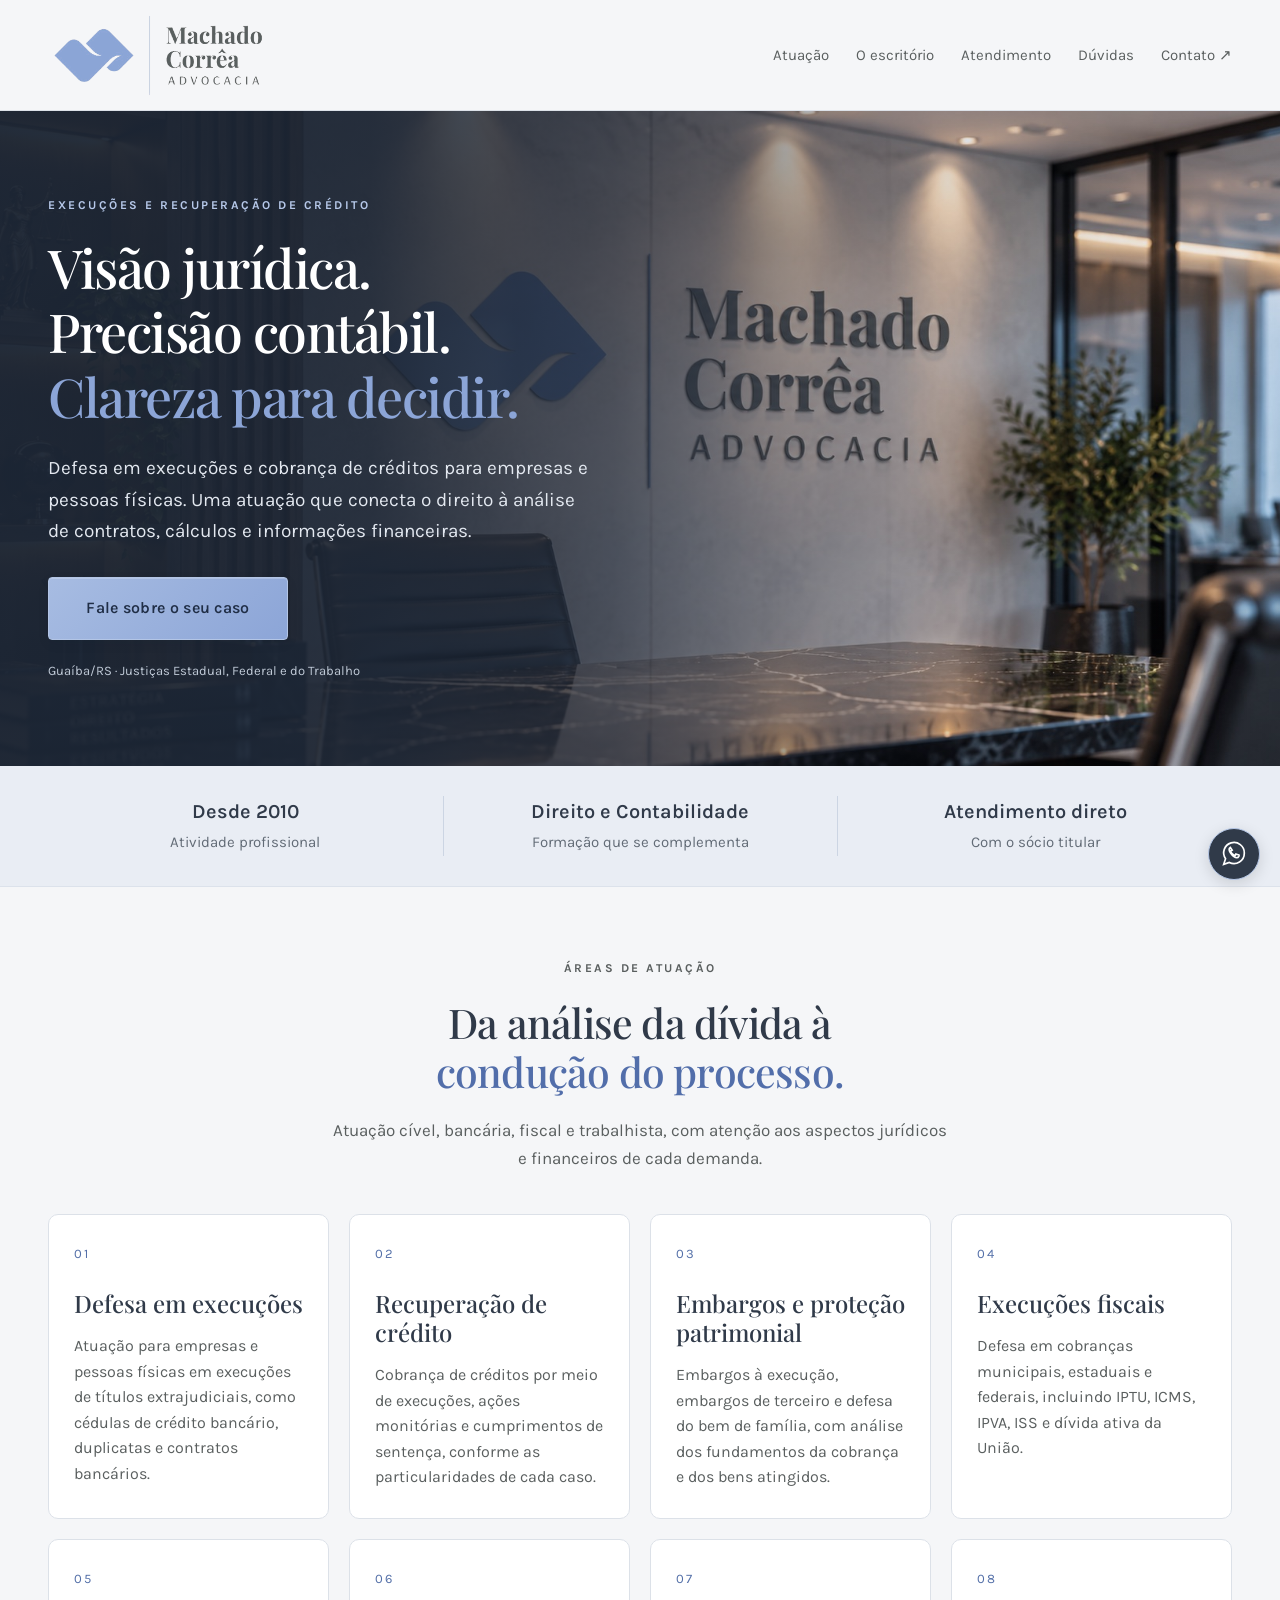
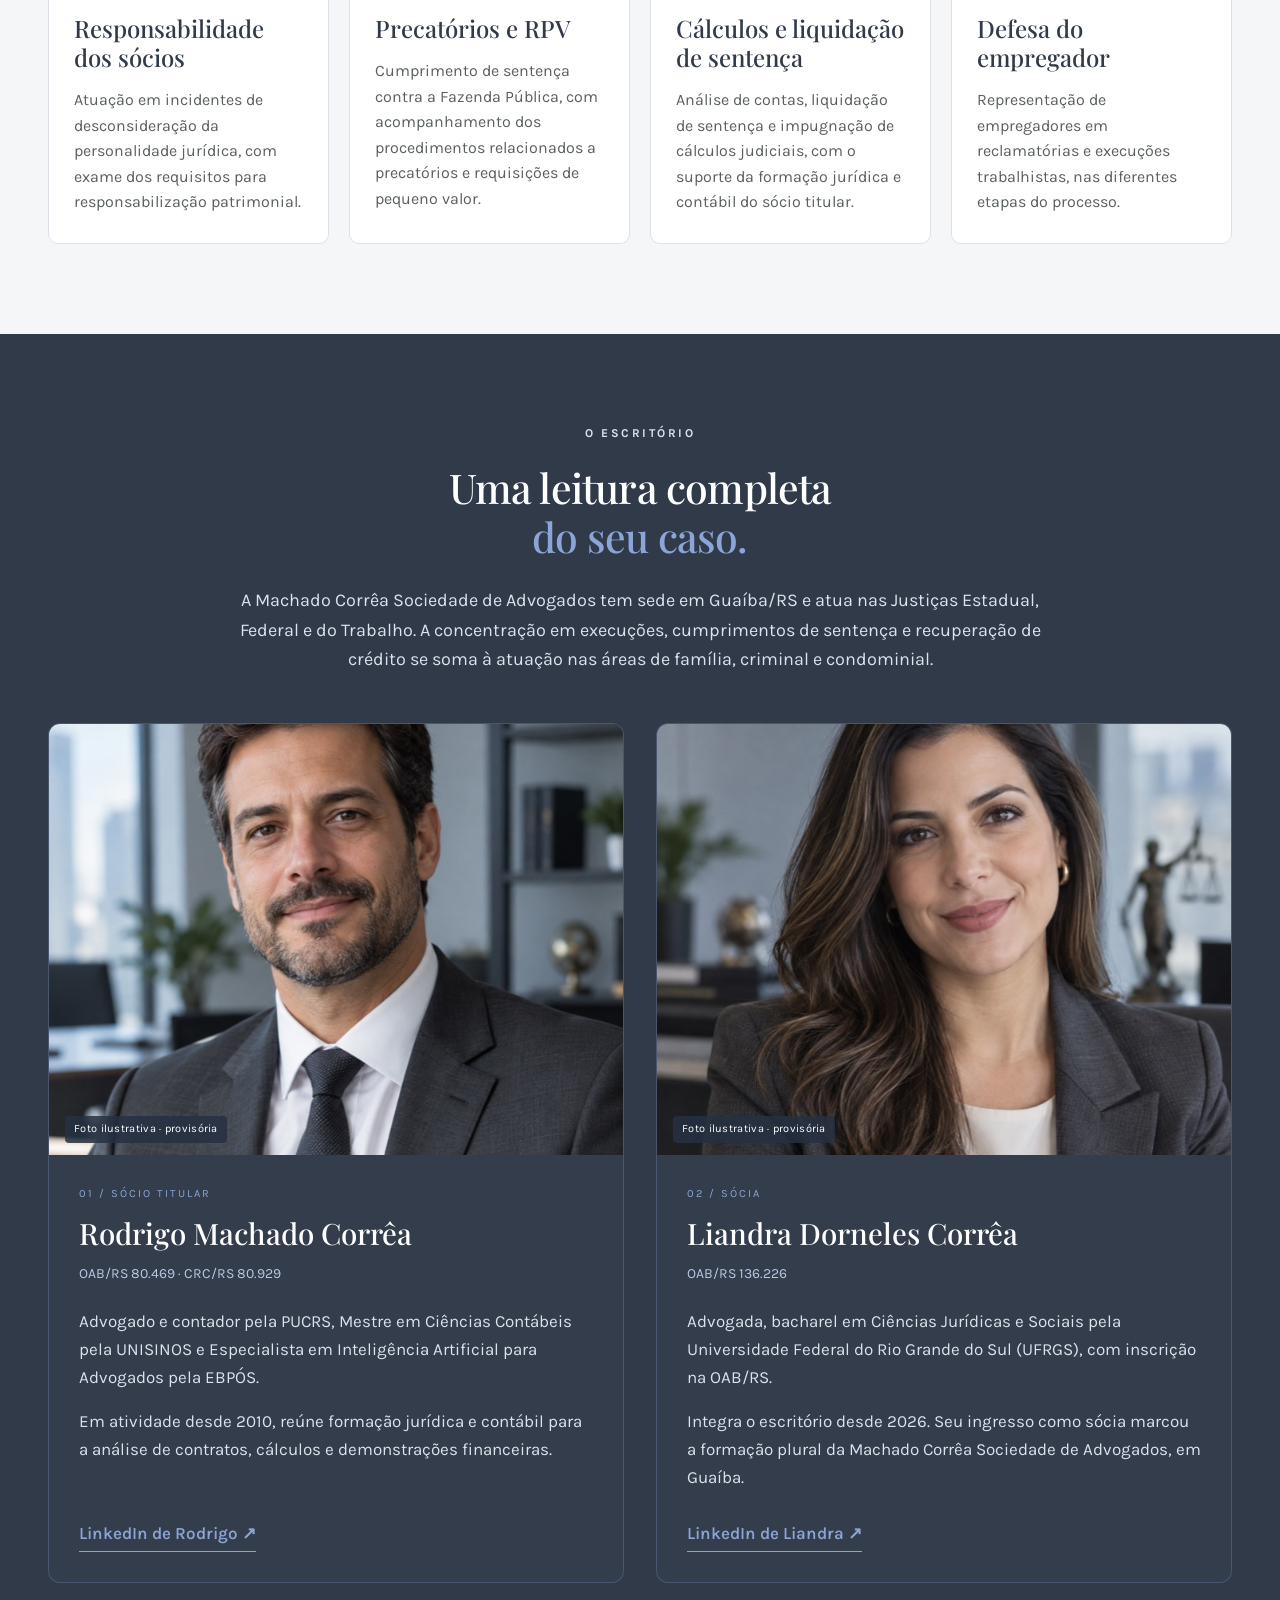
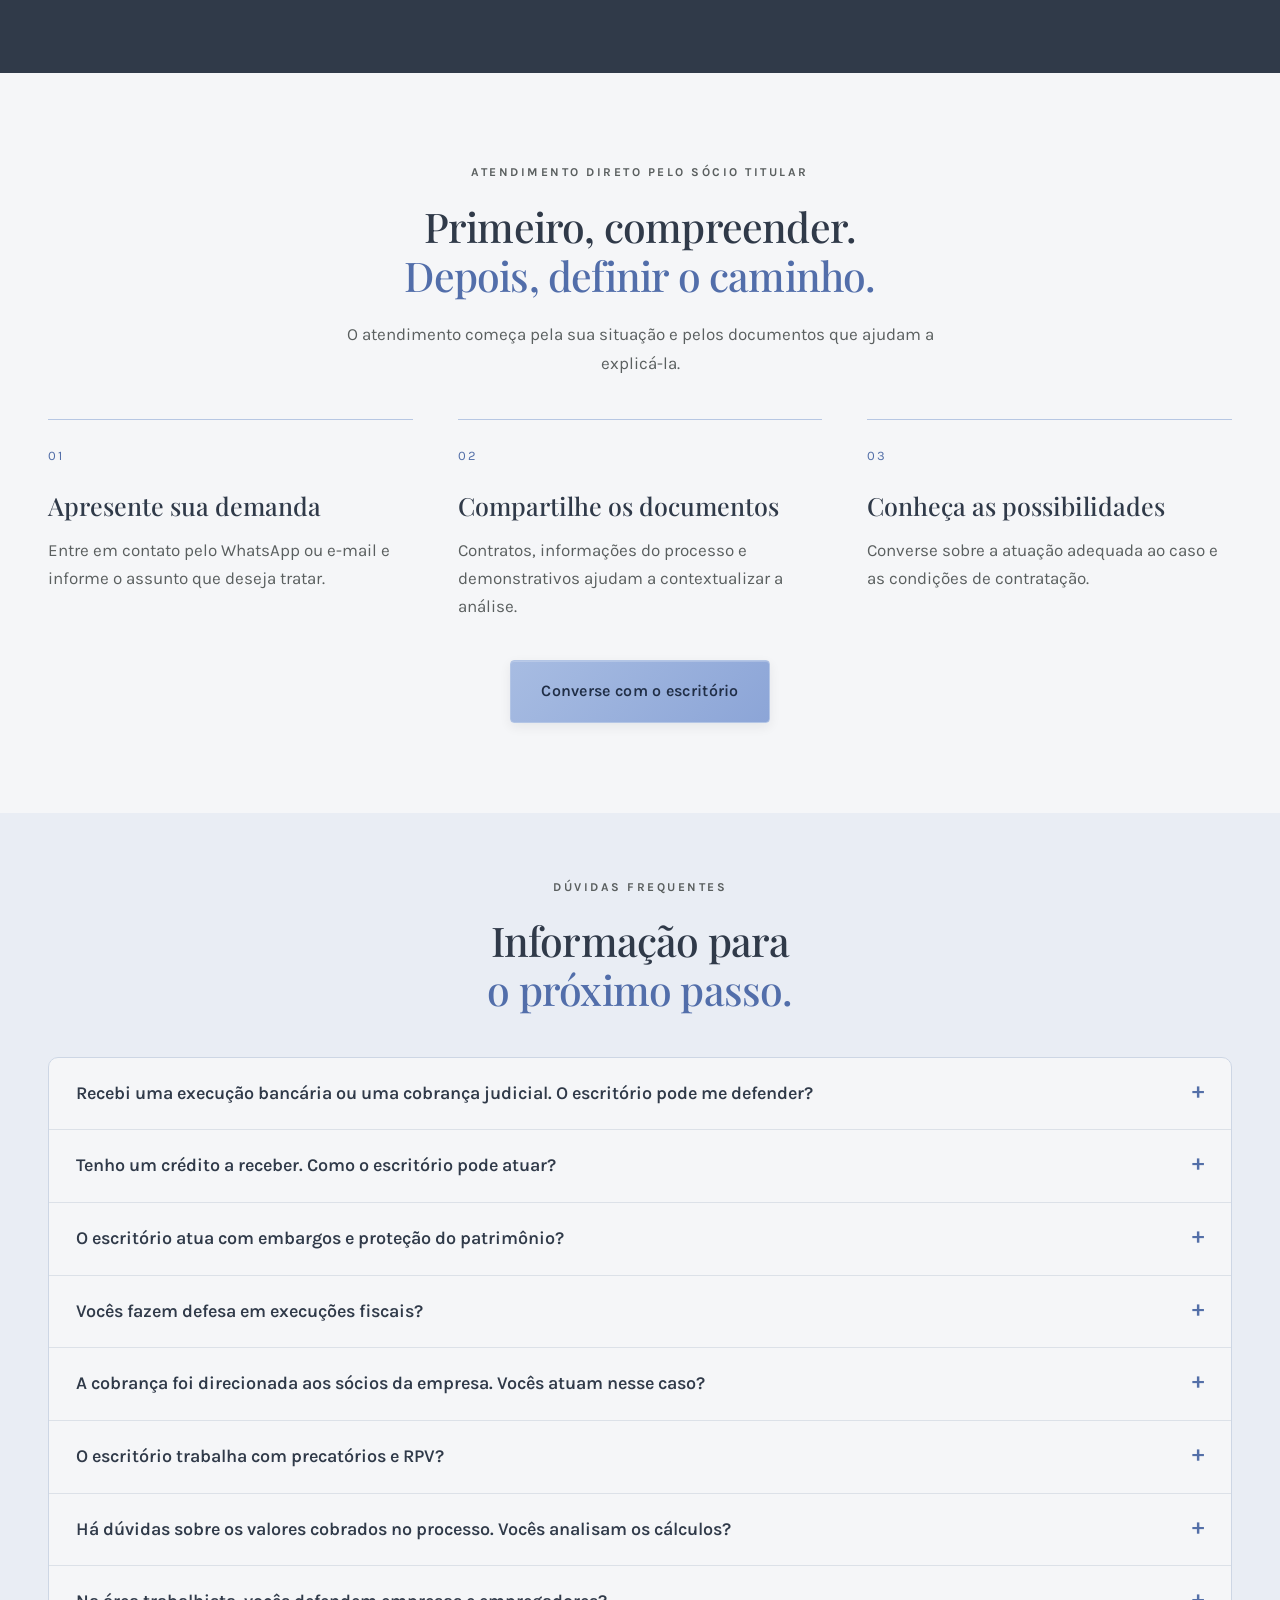
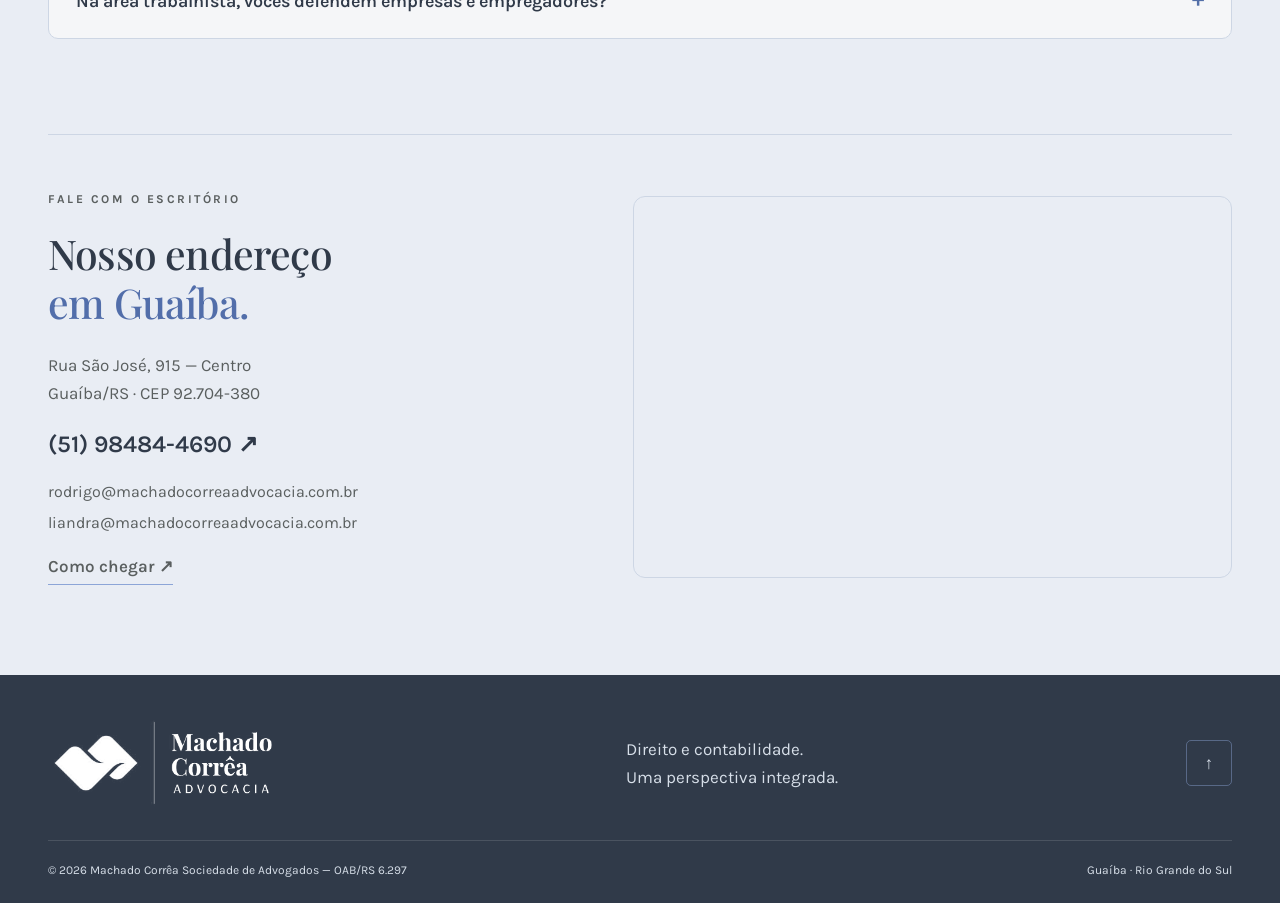
==== index.html @ 93026977 "Restaura faixa original de três diferenciais com refinamento de espaçamento e tipografia" ====
<!doctype html><html lang="pt-BR"><head><meta charset="utf-8"><meta name="viewport" content="width=device-width,initial-scale=1"><title>Machado Corrêa Advogados | Execuções e Recuperação de Crédito</title><meta name="description" content="Machado Corrêa Advogados em Guaíba/RS. Atuação em execuções, recuperação de crédito e defesa patrimonial, com formação jurídica e contábil."><meta name="theme-color" content="#303a49"><link rel="stylesheet" href="styles.css?v=mc2"><script src="app.js" defer></script></head><body><a class="skip" href="#conteudo">Ir para o conteúdo</a><header><div class="wrap navigation"><a href="#inicio" class="wordmark"><img src="assets/logo-machado-correa.png" alt="Machado Corrêa Advocacia" width="766" height="319"></a><button class="menu-toggle" aria-label="Abrir menu" aria-controls="navigation" aria-expanded="false">☰</button><nav id="navigation"><a href="#atuacao">Atuação</a><a href="#escritorio">O escritório</a><a href="#atendimento">Atendimento</a><a href="#duvidas">Dúvidas</a><a href="#localizacao">Contato ↗</a></nav></div></header><main id="conteudo"><section class="hero" id="inicio"><div class="wrap hero-grid"><div><p class="eyebrow">EXECUÇÕES E RECUPERAÇÃO DE CRÉDITO</p><h1>Visão jurídica.<br>Precisão contábil.<br><em>Clareza para decidir.</em></h1><p class="lead">Defesa em execuções e cobrança de créditos para empresas e pessoas físicas. Uma atuação que conecta o direito à análise de contratos, cálculos e informações financeiras.</p><a class="button" href="https://wa.me/5551984844690" target="_blank" rel="noopener noreferrer">Fale sobre o seu caso</a><p class="hero-note">Guaíba/RS · Justiças Estadual, Federal e do Trabalho</p></div></div></section><section class="credentials" aria-label="Diferenciais do escritório"><div class="wrap"><article><h2>Desde 2010</h2><p>Atividade profissional</p></article><article><h2>Direito e Contabilidade</h2><p>Formação que se complementa</p></article><article><h2>Atendimento direto</h2><p>Com o sócio titular</p></article></div></section><section class="section" id="atuacao"><div class="wrap"><div class="section-heading"><p class="eyebrow">ÁREAS DE ATUAÇÃO</p><h2>Da análise da dívida à<br><em>condução do processo.</em></h2><p>Atuação cível, bancária, fiscal e trabalhista, com atenção aos aspectos jurídicos e financeiros de cada demanda.</p></div><div class="service-grid"><article class="service-card"><span class="number">01</span><h3>Defesa em execuções</h3><p>Atuação para empresas e pessoas físicas em execuções de títulos extrajudiciais, como cédulas de crédito bancário, duplicatas e contratos bancários.</p></article><article class="service-card"><span class="number">02</span><h3>Recuperação de crédito</h3><p>Cobrança de créditos por meio de execuções, ações monitórias e cumprimentos de sentença, conforme as particularidades de cada caso.</p></article><article class="service-card"><span class="number">03</span><h3>Embargos e proteção patrimonial</h3><p>Embargos à execução, embargos de terceiro e defesa do bem de família, com análise dos fundamentos da cobrança e dos bens atingidos.</p></article><article class="service-card"><span class="number">04</span><h3>Execuções fiscais</h3><p>Defesa em cobranças municipais, estaduais e federais, incluindo IPTU, ICMS, IPVA, ISS e dívida ativa da União.</p></article><article class="service-card"><span class="number">05</span><h3>Responsabilidade dos sócios</h3><p>Atuação em incidentes de desconsideração da personalidade jurídica, com exame dos requisitos para responsabilização patrimonial.</p></article><article class="service-card"><span class="number">06</span><h3>Precatórios e RPV</h3><p>Cumprimento de sentença contra a Fazenda Pública, com acompanhamento dos procedimentos relacionados a precatórios e requisições de pequeno valor.</p></article><article class="service-card"><span class="number">07</span><h3>Cálculos e liquidação de sentença</h3><p>Análise de contas, liquidação de sentença e impugnação de cálculos judiciais, com o suporte da formação jurídica e contábil do sócio titular.</p></article><article class="service-card"><span class="number">08</span><h3>Defesa do empregador</h3><p>Representação de empregadores em reclamatórias e execuções trabalhistas, nas diferentes etapas do processo.</p></article></div></div></section><section class="section about" id="escritorio"><div class="wrap"><div class="about-heading"><p class="eyebrow">O ESCRITÓRIO</p><h2>Uma leitura completa<br><em>do seu caso.</em></h2><p>A Machado Corrêa Sociedade de Advogados tem sede em Guaíba/RS e atua nas Justiças Estadual, Federal e do Trabalho. A concentração em execuções, cumprimentos de sentença e recuperação de crédito se soma à atuação nas áreas de família, criminal e condominial.</p></div><div class="team"><article class="person-card"><figure class="person-photo"><img src="assets/retrato-provisorio-rodrigo.jpg" alt="Retrato ilustrativo provisório, a substituir pela foto de Rodrigo Machado Corrêa" loading="lazy" width="720" height="900"><figcaption>Foto ilustrativa · provisória</figcaption></figure><div class="person-content"><span class="person-number">01 / SÓCIO TITULAR</span><h3>Rodrigo Machado Corrêa</h3><p class="registration">OAB/RS 80.469 · CRC/RS 80.929</p><div class="person-bio"><p>Advogado e contador pela PUCRS, Mestre em Ciências Contábeis pela UNISINOS e Especialista em Inteligência Artificial para Advogados pela EBPÓS.</p><p>Em atividade desde 2010, reúne formação jurídica e contábil para a análise de contratos, cálculos e demonstrações financeiras.</p></div><a class="text-link" href="https://www.linkedin.com/in/rodrigo-machado-corrêa-842067146" target="_blank" rel="noopener noreferrer">LinkedIn de Rodrigo ↗</a></div></article><article class="person-card"><figure class="person-photo"><img src="assets/retrato-provisorio-liandra.jpg" alt="Retrato ilustrativo provisório, a substituir pela foto de Liandra Dorneles Corrêa" loading="lazy" width="720" height="900"><figcaption>Foto ilustrativa · provisória</figcaption></figure><div class="person-content"><span class="person-number">02 / SÓCIA</span><h3>Liandra Dorneles Corrêa</h3><p class="registration">OAB/RS 136.226</p><div class="person-bio"><p>Advogada, bacharel em Ciências Jurídicas e Sociais pela Universidade Federal do Rio Grande do Sul (UFRGS), com inscrição na OAB/RS.</p><p>Integra o escritório desde 2026. Seu ingresso como sócia marcou a formação plural da Machado Corrêa Sociedade de Advogados, em Guaíba.</p></div><a class="text-link" href="https://www.linkedin.com/in/liandra-dorneles-corrêa-34b841270" target="_blank" rel="noopener noreferrer">LinkedIn de Liandra ↗</a></div></article></div></div></section><section class="section" id="atendimento"><div class="wrap"><div class="section-heading"><p class="eyebrow">ATENDIMENTO DIRETO PELO SÓCIO TITULAR</p><h2>Primeiro, compreender.<br><em>Depois, definir o caminho.</em></h2><p>O atendimento começa pela sua situação e pelos documentos que ajudam a explicá-la.</p></div><div class="steps"><article><span class="number">01</span><h3>Apresente sua demanda</h3><p>Entre em contato pelo WhatsApp ou e-mail e informe o assunto que deseja tratar.</p></article><article><span class="number">02</span><h3>Compartilhe os documentos</h3><p>Contratos, informações do processo e demonstrativos ajudam a contextualizar a análise.</p></article><article><span class="number">03</span><h3>Conheça as possibilidades</h3><p>Converse sobre a atuação adequada ao caso e as condições de contratação.</p></article></div><div class="center-cta"><a class="button" href="https://wa.me/5551984844690" target="_blank" rel="noopener noreferrer">Converse com o escritório</a></div></div></section><section class="section faq" id="duvidas"><div class="wrap"><div class="section-heading"><p class="eyebrow">DÚVIDAS FREQUENTES</p><h2>Informação para<br><em>o próximo passo.</em></h2></div><div class="faq-list"><details><summary>Recebi uma execução bancária ou uma cobrança judicial. O escritório pode me defender?</summary><p>Sim. O escritório atua na defesa de empresas e pessoas físicas em execuções de títulos extrajudiciais, como cédulas de crédito bancário, duplicatas e contratos bancários. A análise começa pela citação, pelos documentos da dívida e pelas informações do processo.</p></details><details><summary>Tenho um crédito a receber. Como o escritório pode atuar?</summary><p>A atuação abrange execuções, ações monitórias e cumprimentos de sentença. O escritório examina os documentos que comprovam o crédito e as características da cobrança para definir a medida adequada ao caso.</p></details><details><summary>O escritório atua com embargos e proteção do patrimônio?</summary><p>Sim. A atuação inclui embargos à execução, embargos de terceiro e questões relacionadas à proteção do bem de família. O escritório analisa os bens envolvidos, os documentos e a situação processual para avaliar as medidas cabíveis.</p></details><details><summary>Vocês fazem defesa em execuções fiscais?</summary><p>Sim. O escritório atua em execuções fiscais municipais, estaduais e federais, incluindo cobranças de IPTU, ICMS, IPVA, ISS e dívida ativa da União. Para a análise, são examinados os documentos da cobrança e do processo.</p></details><details><summary>A cobrança foi direcionada aos sócios da empresa. Vocês atuam nesse caso?</summary><p>Sim. O escritório atua em incidentes de desconsideração da personalidade jurídica, examinando os fundamentos do pedido, os documentos e a situação da empresa e dos sócios envolvidos.</p></details><details><summary>O escritório trabalha com precatórios e RPV?</summary><p>Sim. A atuação inclui cumprimento de sentença contra a Fazenda Pública, com demandas relacionadas a precatórios e requisições de pequeno valor (RPV). A análise considera a decisão judicial e a fase em que o processo se encontra.</p></details><details><summary>Há dúvidas sobre os valores cobrados no processo. Vocês analisam os cálculos?</summary><p>Sim. O escritório atua em liquidação de sentença e impugnação de cálculos judiciais. A formação jurídica e contábil do sócio titular contribui para o exame de contratos, demonstrativos e critérios utilizados nas contas.</p></details><details><summary>Na área trabalhista, vocês defendem empresas e empregadores?</summary><p>Sim. A atuação trabalhista é voltada à defesa do empregador em reclamatórias e execuções. O atendimento considera os documentos da relação de trabalho, os pedidos apresentados e, quando houver, os cálculos do processo.</p></details></div></div></section><section class="section location" id="localizacao"><div class="wrap location-grid"><div><p class="eyebrow">FALE COM O ESCRITÓRIO</p><h2>Nosso endereço<br><em>em Guaíba.</em></h2><address>Rua São José, 915 — Centro<br>Guaíba/RS · CEP 92.704-380</address><a class="phone" href="https://wa.me/5551984844690" target="_blank" rel="noopener noreferrer">(51) 98484-4690 ↗</a><div class="emails"><a href="mailto:rodrigo@machadocorreaadvocacia.com.br">rodrigo@machadocorreaadvocacia.com.br</a><a href="mailto:liandra@machadocorreaadvocacia.com.br">liandra@machadocorreaadvocacia.com.br</a></div><a class="text-link" target="_blank" rel="noopener noreferrer" href="https://www.google.com/maps/dir/?api=1&amp;destination=Rua%20S%C3%A3o%20Jos%C3%A9%2C%20915%2C%20Centro%2C%20Gua%C3%ADba%2C%20RS%2C%2092704-380">Como chegar ↗</a></div><div class="map"><iframe title="Mapa do endereço: Rua São José, 915, Guaíba" loading="lazy" referrerpolicy="no-referrer-when-downgrade" src="https://maps.google.com/maps?q=Rua%20S%C3%A3o%20Jos%C3%A9%2C%20915%2C%20Centro%2C%20Gua%C3%ADba%2C%20RS%2C%2092704-380&amp;z=16&amp;output=embed"></iframe></div></div></section></main><footer><div class="wrap"><div class="footer-top"><a class="wordmark" href="#inicio"><img src="assets/logo-machado-correa-branco.png" alt="Machado Corrêa Advocacia" width="766" height="319"></a><p>Direito e contabilidade.<br>Uma perspectiva integrada.</p><a href="#inicio" aria-label="Voltar ao início">↑</a></div><div class="footer-bottom"><p>© <span id="year">2026</span> Machado Corrêa Sociedade de Advogados — OAB/RS 6.297</p><p>Guaíba · Rio Grande do Sul</p></div></div></footer><a class="floating-contact" href="https://wa.me/5551984844690" target="_blank" rel="noopener noreferrer" aria-label="Conversar pelo WhatsApp"><svg viewBox="0 0 32 32" fill="none" stroke="currentColor" stroke-width="1.8" aria-hidden="true"><path d="M27 15a11 11 0 0 1-16 10l-6 2 2-6A11 11 0 1 1 27 15Z"/><path d="M12 9c-4 2 3 11 7 11 2 0 3-3 2-3l-3-1-1 2c-2-1-4-3-5-5l2-1Z"/></svg></a></body></html>
---- styles.css ----
@import url('https://fonts.googleapis.com/css2?family=Karla:wght@400;500;600;700&family=Playfair+Display:wght@400;500;600&display=swap');
:root{--blue:#8CA5D7;--graphite:#5A5F5F;--dark:#303a49;--paper:#f5f6f8;--line:#dce1e8}*{box-sizing:border-box}html{scroll-behavior:smooth;scroll-padding-top:90px}body{margin:0;font:17px/1.65 'Karla',sans-serif;color:var(--graphite);background:var(--paper)}h1,h2,h3,p{margin:0}h1,h2,h3{font-family:'Playfair Display',Georgia,serif;font-weight:500;color:var(--dark);line-height:1.2}h1{font-size:clamp(42px,4.5vw,67px);letter-spacing:-1.5px}h2{font-size:clamp(34px,3.2vw,46px);letter-spacing:-.8px}h3{font-size:25px}em{font-style:normal;color:#526eaa}a{color:inherit;text-decoration:none}a:focus-visible,button:focus-visible,summary:focus-visible{outline:3px solid var(--blue);outline-offset:5px}.wrap{width:min(1320px,calc(100% - 96px));margin:auto}.section{padding:90px 0}.eyebrow{font-size:12px;letter-spacing:2.5px;font-weight:700;margin-bottom:19px}.button{display:inline-flex;align-items:center;justify-content:center;gap:30px;padding:16px 25px;background:var(--blue);color:#202e46;border-radius:5px;font-weight:700;min-height:54px;transition:background .2s}.button:hover{background:#a7bce4}.button span{font-size:25px}.skip{position:fixed;top:-100px;background:white;padding:12px;z-index:99}.skip:focus{top:0}header{background:#f5f6f8f5;position:sticky;top:0;z-index:20;border-bottom:1px solid var(--line)}.navigation{height:88px;display:flex;align-items:center;justify-content:space-between;gap:30px}.wordmark{font-family:'Playfair Display',Georgia,serif;color:var(--dark);font-size:27px;line-height:1.15;white-space:nowrap}.wordmark small{display:block;font:10px 'Karla',sans-serif;letter-spacing:5px;margin-top:9px}nav{display:flex;gap:27px;font-size:15px}nav a:hover{color:#526eaa}.menu-toggle{display:none}.hero{background:var(--dark);color:#e3e8f0;padding:75px 0 80px}.hero-grid{display:grid;grid-template-columns:1.2fr .8fr;align-items:center;gap:85px}.hero h1{color:white}.hero em{color:var(--blue)}.hero .eyebrow{color:#b6c8e9}.lead{max-width:595px;margin:25px 0 30px;font-size:19px;line-height:1.65}.hero-note{font-size:13px;margin-top:20px;color:#c0cad7}.hero-art{min-height:450px;align-self:stretch;border:1px solid #8ca5d760;border-radius:10px;position:relative;overflow:hidden;display:flex;flex-direction:column;justify-content:space-between;padding:35px;background:linear-gradient(135deg,#8ca5d723,transparent 70%)}.hero-art:before,.hero-art:after{content:'';position:absolute;width:330px;height:330px;border:1px solid #8ca5d74a;transform:rotate(45deg);left:70px;top:80px}.hero-art:after{left:120px;top:120px}.art-label{letter-spacing:4px;font-size:11px}.monogram{font:130px 'Playfair Display',serif;color:var(--blue);text-align:center;z-index:1;letter-spacing:-15px}.art-bottom{display:flex;justify-content:space-between;letter-spacing:2px;font-size:11px;color:#b9c9e4}.credentials{border-bottom:1px solid var(--line);background:#e9edf4}.credentials .wrap{display:grid;grid-template-columns:repeat(3,1fr);padding:30px 0}.credentials p{text-align:center;font-size:14px;border-right:1px solid #ccd5e3}.credentials p:last-child{border:0}.credentials strong{display:block;color:var(--dark);font-size:19px;margin-bottom:3px}.section-heading{text-align:center;max-width:770px;margin:0 auto 42px}.section-heading>p:last-child:not(.eyebrow){max-width:620px;margin:20px auto 0}.service-grid{display:grid;grid-template-columns:repeat(4,1fr);gap:20px}.service-card{background:white;border:1px solid var(--line);padding:28px 25px;border-radius:10px}.number{display:block;font-size:13px;letter-spacing:2px;color:#536fa8;margin-bottom:25px}.service-card h3{font-size:24px;margin-bottom:15px}.service-card p{font-size:16px;line-height:1.6}.complement{margin-top:45px;padding-top:35px;border-top:1px solid var(--line)}.complement>div{display:grid;grid-template-columns:repeat(5,1fr);gap:26px}.complement p{font-size:15px}.complement strong{display:block;font-size:17px;color:var(--dark);margin-bottom:8px}.about{background:var(--dark);color:#dce2ec}.about h2,.about h3{color:#fff}.about em{color:var(--blue)}.about-heading{max-width:850px}.about-heading>p:last-child{font-size:18px;margin-top:25px}.team{display:grid;grid-template-columns:1.2fr 1fr;gap:70px;margin-top:50px}.team article{padding-top:27px;border-top:1px solid #8ca5d770}.person-number{font-size:11px;letter-spacing:2px;color:var(--blue)}.team h3{font-size:31px;margin-top:18px}.registration{color:#b9c9e4;font-size:14px;margin:12px 0 22px}.team p:not(.registration){margin-bottom:16px}.text-link{display:inline-block;border-bottom:1px solid var(--blue);padding-bottom:4px;margin-top:15px;font-weight:600}.team .text-link{color:var(--blue)}.steps{display:grid;grid-template-columns:repeat(3,1fr);gap:45px}.steps article{border-top:1px solid #b7c7e3;padding-top:25px}.steps h3{margin-bottom:15px}.center-cta{text-align:center;margin-top:40px}.faq{background:#e9edf4;padding:65px 0}.faq-list{background:var(--paper);border:1px solid #cdd6e4;border-radius:10px;overflow:hidden}details+details{border-top:1px solid var(--line)}summary{cursor:pointer;list-style:none;display:flex;justify-content:space-between;gap:20px;padding:21px 27px;font-size:18px;font-weight:600;color:var(--dark)}summary::-webkit-details-marker{display:none}summary:after{content:'+';font-size:23px;color:#536fa8;line-height:1}details[open] summary:after{content:'−'}details>p{padding:0 27px 24px;max-width:1020px}.location{background:#e9edf4;padding-top:30px}.location-grid{display:grid;grid-template-columns:1fr 1.15fr;align-items:center;gap:65px;border-top:1px solid #cdd6e4;padding-top:55px}address{font-style:normal;margin:24px 0 18px}.phone{font-size:24px;color:var(--dark);font-weight:600}.emails{display:flex;flex-direction:column;gap:5px;margin-top:14px;font-size:16px;overflow-wrap:anywhere}.map{border-radius:12px;overflow:hidden;border:1px solid #cdd6e4}.map iframe{display:block;width:100%;height:380px;border:0}footer{background:var(--dark);color:#d7dfe9;padding:40px 0 22px}footer .wordmark{color:#d1def3}.footer-top{display:flex;align-items:center;justify-content:space-between;gap:30px;padding-bottom:30px}.footer-top>a:last-child{border:1px solid #8ca5d770;border-radius:5px;padding:8px 18px}.footer-bottom{border-top:1px solid #ffffff20;padding-top:20px;display:flex;justify-content:space-between;gap:20px;font-size:12px}.floating-contact{position:fixed;bottom:20px;right:20px;width:52px;height:52px;border:1px solid #b4c6e6;background:var(--dark);color:white;display:grid;place-items:center;border-radius:50%;z-index:25;box-shadow:0 4px 15px #0002}.floating-contact svg{width:30px;height:30px}@media(max-width:1050px){.hero-grid{gap:40px}.service-grid{grid-template-columns:repeat(2,1fr)}.complement>div{grid-template-columns:repeat(3,1fr)}nav{gap:15px}.wordmark{font-size:23px}.team{gap:40px}.location-grid{gap:35px}.hero-art{padding:25px}.monogram{font-size:110px}}@media(max-width:760px){html{scroll-padding-top:75px}.wrap{width:calc(100% - 40px)}body{font-size:16px}.section{padding:52px 0}.navigation{height:74px}.wordmark{font-size:23px}.wordmark small{font-size:8px;letter-spacing:4px}.menu-toggle{display:block;background:none;border:1px solid #c2cee2;border-radius:5px;color:var(--dark);padding:7px 12px;font-size:22px}nav{display:none;position:absolute;left:20px;right:20px;top:74px;padding:22px;background:var(--paper);border:1px solid var(--line);border-radius:8px;box-shadow:0 15px 25px #0002;flex-direction:column}nav.open{display:flex}.hero{padding:43px 0 48px}.hero-grid{grid-template-columns:1fr;gap:30px}.hero h1{font-size:40px;letter-spacing:-1px}.eyebrow{font-size:10px;letter-spacing:1.6px}.lead{font-size:17px;margin:20px 0 25px}.hero .button{width:100%;gap:20px}.hero-note{font-size:12px}.hero-art{display:none}.credentials .wrap{grid-template-columns:1fr;padding:8px 0}.credentials p{border:0;border-bottom:1px solid #ccd5e3;padding:15px 0}.credentials strong{font-size:18px}.section-heading{margin-bottom:28px}h2{font-size:34px}h3{font-size:24px}.service-grid{grid-template-columns:1fr;gap:13px}.service-card{padding:24px}.service-card .number{margin-bottom:12px}.service-card h3{font-size:24px}.complement{margin-top:30px;padding-top:25px}.complement>div{grid-template-columns:1fr;gap:20px}.about-heading>p:last-child{font-size:16px}.team{grid-template-columns:1fr;gap:35px;margin-top:30px}.team h3{font-size:28px}.steps{grid-template-columns:1fr;gap:28px}.steps .number{margin-bottom:13px}.center-cta .button{width:100%}.faq{padding:45px 0 25px}summary{font-size:16px;padding:19px 20px}details>p{font-size:15px;padding:0 20px 21px}.location{padding-top:20px}.location-grid{grid-template-columns:1fr;padding-top:32px;gap:28px}.emails{font-size:14px}.map iframe{height:310px}.footer-top{flex-wrap:wrap;gap:25px}.footer-top p{font-size:14px}.footer-bottom{flex-direction:column;gap:10px;padding-right:35px}.floating-contact{width:46px;height:46px;right:12px;bottom:12px}}@media(prefers-reduced-motion:reduce){html{scroll-behavior:auto}*{transition:none!important}}

/* Identidade oficial e fotografia da abertura */
.wordmark{display:block;line-height:0}.wordmark img{display:block;width:220px;height:auto;max-width:100%}.navigation{height:110px}.hero{position:relative;background:#303a49 url('assets/home-machado-correa.jpg') center center/cover no-repeat;padding:85px 0;min-height:650px}.hero:before{content:'';position:absolute;inset:0;background:linear-gradient(90deg,rgba(28,38,53,.97) 0%,rgba(28,38,53,.92) 29%,rgba(28,38,53,.7) 48%,rgba(28,38,53,.14) 73%,rgba(28,38,53,.06) 100%)}.hero-grid{position:relative;display:block}.hero-grid>div{max-width:620px}.hero h1{font-size:clamp(42px,4.2vw,61px)}.hero .lead{max-width:540px}.footer-top .wordmark{padding:0;background:transparent}.footer-top .wordmark img{width:210px}@media(max-width:760px){.navigation{height:88px}.wordmark img{width:164px}nav{top:88px}.hero{padding:45px 0 55px;min-height:0;background-position:58% center}.hero:before{background:rgba(28,38,53,.85)}.hero h1{font-size:40px}.hero .lead{font-size:17px}.footer-top .wordmark img{width:185px}html{scroll-padding-top:88px}}

/* Perfis com mesma hierarquia e retratos provisórios */
.about-heading{max-width:860px;margin:0 auto;text-align:center}.team{grid-template-columns:repeat(2,minmax(0,1fr));gap:32px;margin-top:48px}.team .person-card{padding:0;border:1px solid #8ca5d740;border-radius:12px;overflow:hidden;background:#ffffff04;display:flex;flex-direction:column}.person-photo{margin:0;position:relative;aspect-ratio:4/3;overflow:hidden;background:#424e60}.person-photo img{display:block;width:100%;height:100%;object-fit:cover;object-position:center 30%}.person-photo figcaption{position:absolute;bottom:12px;left:16px;font-size:11px;letter-spacing:.3px;background:#263142d9;color:#fff;padding:4px 9px;border-radius:4px}.person-content{padding:30px;display:flex;flex-direction:column;flex:1}.team h3{font-size:clamp(25px,2.3vw,32px);margin-top:12px}.team .registration{margin:12px 0 22px}.person-bio{font-size:17px;line-height:1.65;flex:1}.person-content .text-link{align-self:flex-start;margin-top:12px}.footer-top .wordmark img{width:230px}@media(max-width:760px){.team{grid-template-columns:1fr;gap:26px;margin-top:32px}.person-content{padding:24px}.person-bio{font-size:16px}.team h3{font-size:27px}.footer-top .wordmark img{width:200px}}

/* Movimento discreto, sem deslocar o layout ou repetir as entradas. */
@media(prefers-reduced-motion:no-preference){
  .hero-grid>div{animation:hero-entry .7s ease-out both}
  .reveal{opacity:0;transform:translateY(16px);transition:opacity .6s ease,transform .6s ease}
  .reveal.is-visible{opacity:1;transform:translateY(0)}
  .button{transition:background .22s ease,transform .22s ease,box-shadow .22s ease}
  .button span{transition:transform .22s ease}
  .service-card{transition:opacity .6s ease,transform .6s ease,border-color .25s ease,box-shadow .25s ease}
  .text-link{transition:color .2s ease,border-color .2s ease}
  @media(hover:hover){
    .button:hover{transform:translateY(-2px);box-shadow:0 6px 18px #00000012}
    .button:hover span{transform:translate(2px,-2px)}
    .service-card:hover{border-color:#8ca5d7;box-shadow:0 6px 20px #303a4909}
    .text-link:hover{color:#b4c8ee;border-color:currentColor}
  }
}
@keyframes hero-entry{from{opacity:0;transform:translateY(10px)}to{opacity:1;transform:translateY(0)}}
@media(prefers-reduced-motion:reduce){.reveal{opacity:1;transform:none}.hero-grid>div{animation:none}}

/* Botões sem ícones e apresentação editorial dos diferenciais. */
.button{gap:0;min-height:56px;padding:17px 30px;border:1px solid #b3c5e5;border-radius:4px;background:linear-gradient(135deg,#a7bce2,#8ca5d7);color:#202e46;font-size:16px;font-weight:600;letter-spacing:.3px;box-shadow:inset 0 1px 0 #ffffff35,0 4px 12px #121c2c12}
.button:hover{background:linear-gradient(135deg,#b7c9e8,#9bb3df)}
.hero .button{min-width:240px}
/* Faixa original refinada: três diferenciais, sem cartões. */
.credentials{padding:0;background:#e9edf4;border-bottom:1px solid #dce2eb}
.credentials .wrap{display:grid;grid-template-columns:repeat(3,minmax(0,1fr));gap:0;padding:30px 0;border:0}
.credentials article,.credentials article:first-child,.credentials article:last-child{padding:2px 24px;background:none;border:0;border-radius:0;text-align:center}
.credentials .wrap article+article{border-left:1px solid #ccd5e3}
.credentials h2{font-family:'Karla',sans-serif;font-size:20px;font-weight:600;line-height:1.35;letter-spacing:0;margin-bottom:6px}
.credentials p{font-size:15px;line-height:1.5;max-width:none;text-align:center;border:0;padding:0;color:#626b76}
#atuacao{padding-top:72px}
@media(max-width:760px){.credentials .wrap{grid-template-columns:1fr;padding:8px 0}.credentials article,.credentials article:first-child,.credentials article:last-child{padding:18px 12px;border:0}.credentials .wrap article+article{border-left:0;border-top:1px solid #ccd5e3}.credentials h2{font-size:19px;margin-bottom:4px}.credentials p{font-size:14px}#atuacao{padding-top:48px}.hero .button{min-width:0}.button{padding:16px 26px}}
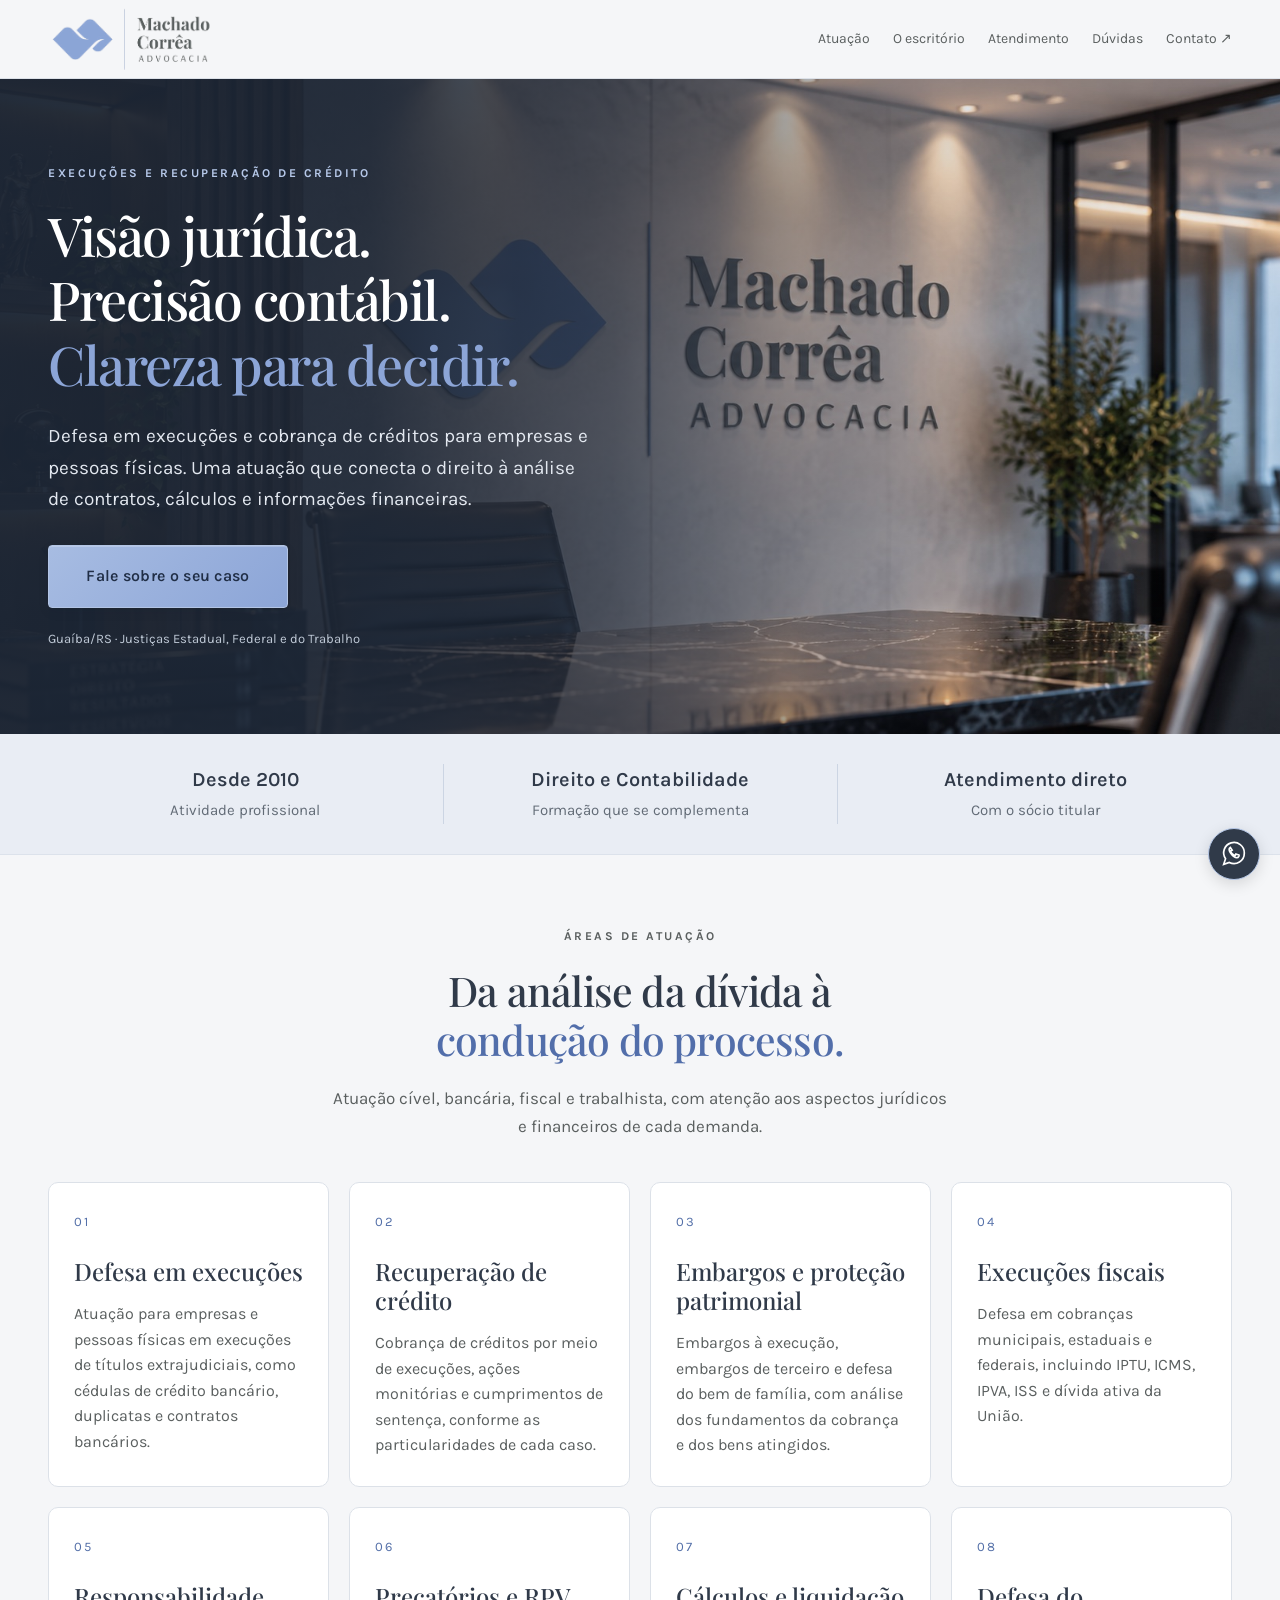
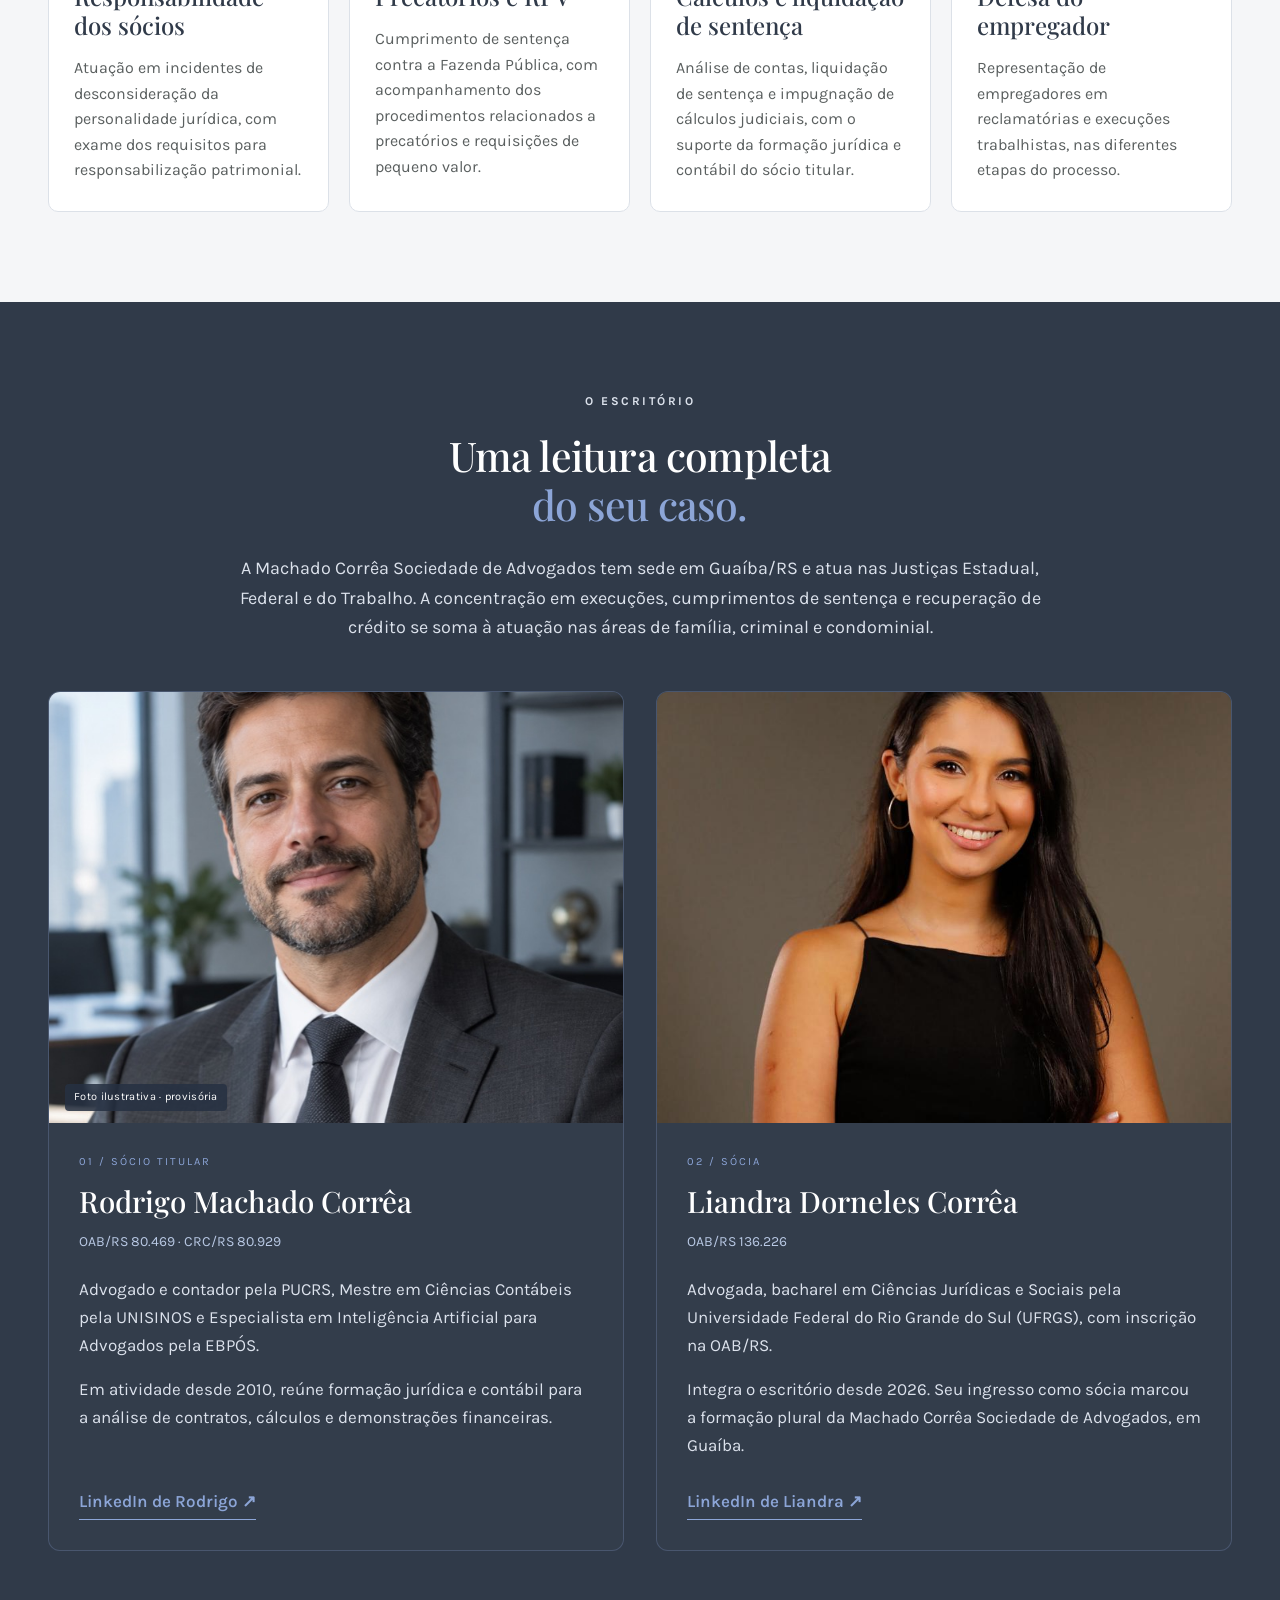
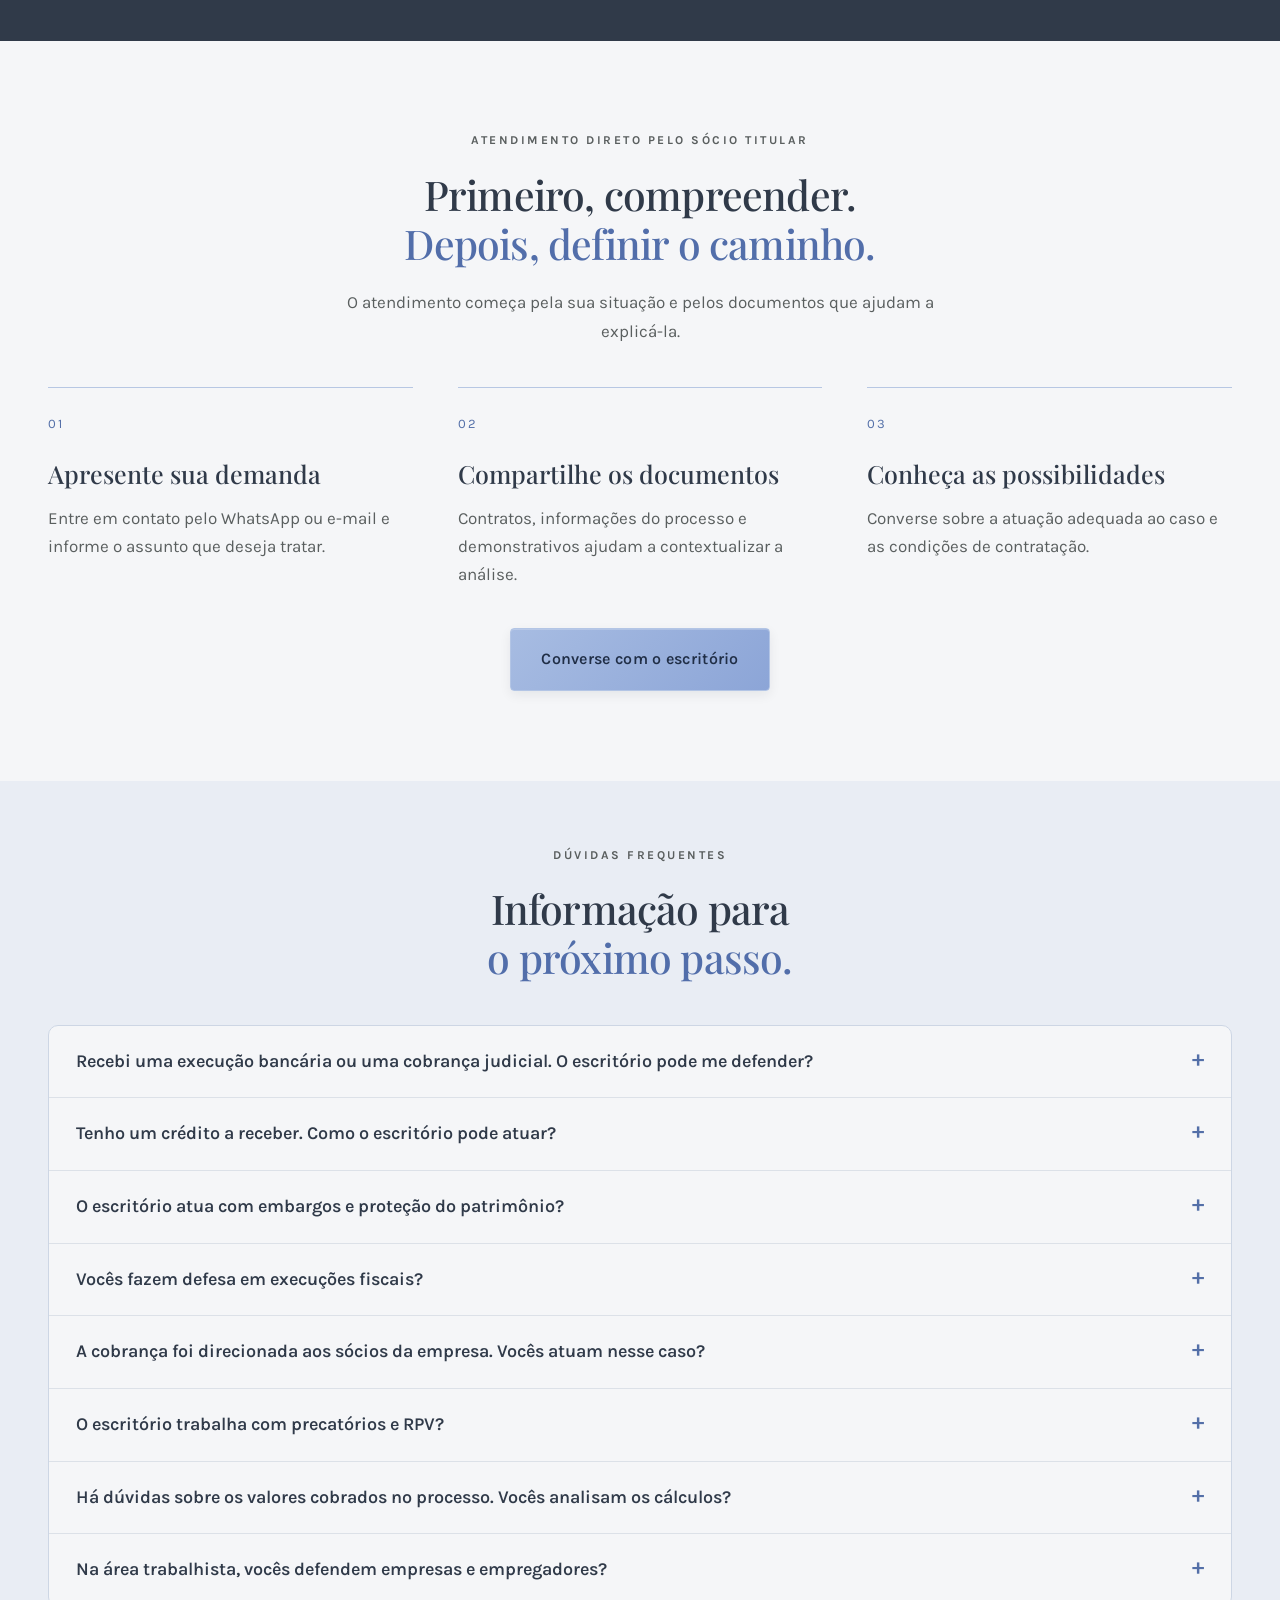
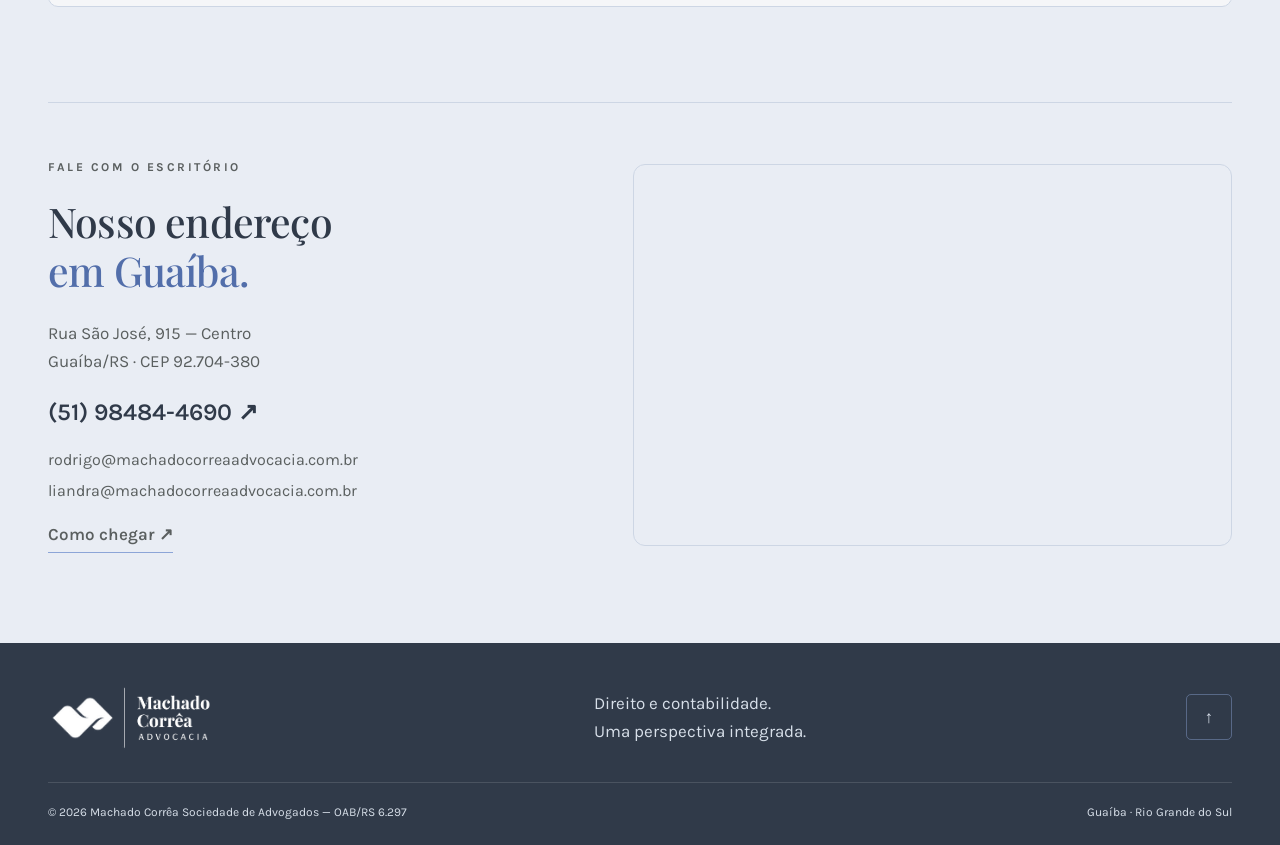
==== commit f960cc1f: "Substitui retrato provisório de Liandra pela fotografia enviada" ====
--- a/index.html
+++ b/index.html
@@ -1 +1 @@
-<!doctype html><html lang="pt-BR"><head><meta charset="utf-8"><meta name="viewport" content="width=device-width,initial-scale=1"><title>Machado Corrêa Advogados | Execuções e Recuperação de Crédito</title><meta name="description" content="Machado Corrêa Advogados em Guaíba/RS. Atuação em execuções, recuperação de crédito e defesa patrimonial, com formação jurídica e contábil."><meta name="theme-color" content="#303a49"><link rel="stylesheet" href="styles.css?v=mc2"><script src="app.js" defer></script></head><body><a class="skip" href="#conteudo">Ir para o conteúdo</a><header><div class="wrap navigation"><a href="#inicio" class="wordmark"><img src="assets/logo-machado-correa.png" alt="Machado Corrêa Advocacia" width="766" height="319"></a><button class="menu-toggle" aria-label="Abrir menu" aria-controls="navigation" aria-expanded="false">☰</button><nav id="navigation"><a href="#atuacao">Atuação</a><a href="#escritorio">O escritório</a><a href="#atendimento">Atendimento</a><a href="#duvidas">Dúvidas</a><a href="#localizacao">Contato ↗</a></nav></div></header><main id="conteudo"><section class="hero" id="inicio"><div class="wrap hero-grid"><div><p class="eyebrow">EXECUÇÕES E RECUPERAÇÃO DE CRÉDITO</p><h1>Visão jurídica.<br>Precisão contábil.<br><em>Clareza para decidir.</em></h1><p class="lead">Defesa em execuções e cobrança de créditos para empresas e pessoas físicas. Uma atuação que conecta o direito à análise de contratos, cálculos e informações financeiras.</p><a class="button" href="https://wa.me/5551984844690" target="_blank" rel="noopener noreferrer">Fale sobre o seu caso</a><p class="hero-note">Guaíba/RS · Justiças Estadual, Federal e do Trabalho</p></div></div></section><section class="credentials" aria-label="Diferenciais do escritório"><div class="wrap"><article><h2>Desde 2010</h2><p>Atividade profissional</p></article><article><h2>Direito e Contabilidade</h2><p>Formação que se complementa</p></article><article><h2>Atendimento direto</h2><p>Com o sócio titular</p></article></div></section><section class="section" id="atuacao"><div class="wrap"><div class="section-heading"><p class="eyebrow">ÁREAS DE ATUAÇÃO</p><h2>Da análise da dívida à<br><em>condução do processo.</em></h2><p>Atuação cível, bancária, fiscal e trabalhista, com atenção aos aspectos jurídicos e financeiros de cada demanda.</p></div><div class="service-grid"><article class="service-card"><span class="number">01</span><h3>Defesa em execuções</h3><p>Atuação para empresas e pessoas físicas em execuções de títulos extrajudiciais, como cédulas de crédito bancário, duplicatas e contratos bancários.</p></article><article class="service-card"><span class="number">02</span><h3>Recuperação de crédito</h3><p>Cobrança de créditos por meio de execuções, ações monitórias e cumprimentos de sentença, conforme as particularidades de cada caso.</p></article><article class="service-card"><span class="number">03</span><h3>Embargos e proteção patrimonial</h3><p>Embargos à execução, embargos de terceiro e defesa do bem de família, com análise dos fundamentos da cobrança e dos bens atingidos.</p></article><article class="service-card"><span class="number">04</span><h3>Execuções fiscais</h3><p>Defesa em cobranças municipais, estaduais e federais, incluindo IPTU, ICMS, IPVA, ISS e dívida ativa da União.</p></article><article class="service-card"><span class="number">05</span><h3>Responsabilidade dos sócios</h3><p>Atuação em incidentes de desconsideração da personalidade jurídica, com exame dos requisitos para responsabilização patrimonial.</p></article><article class="service-card"><span class="number">06</span><h3>Precatórios e RPV</h3><p>Cumprimento de sentença contra a Fazenda Pública, com acompanhamento dos procedimentos relacionados a precatórios e requisições de pequeno valor.</p></article><article class="service-card"><span class="number">07</span><h3>Cálculos e liquidação de sentença</h3><p>Análise de contas, liquidação de sentença e impugnação de cálculos judiciais, com o suporte da formação jurídica e contábil do sócio titular.</p></article><article class="service-card"><span class="number">08</span><h3>Defesa do empregador</h3><p>Representação de empregadores em reclamatórias e execuções trabalhistas, nas diferentes etapas do processo.</p></article></div></div></section><section class="section about" id="escritorio"><div class="wrap"><div class="about-heading"><p class="eyebrow">O ESCRITÓRIO</p><h2>Uma leitura completa<br><em>do seu caso.</em></h2><p>A Machado Corrêa Sociedade de Advogados tem sede em Guaíba/RS e atua nas Justiças Estadual, Federal e do Trabalho. A concentração em execuções, cumprimentos de sentença e recuperação de crédito se soma à atuação nas áreas de família, criminal e condominial.</p></div><div class="team"><article class="person-card"><figure class="person-photo"><img src="assets/retrato-provisorio-rodrigo.jpg" alt="Retrato ilustrativo provisório, a substituir pela foto de Rodrigo Machado Corrêa" loading="lazy" width="720" height="900"><figcaption>Foto ilustrativa · provisória</figcaption></figure><div class="person-content"><span class="person-number">01 / SÓCIO TITULAR</span><h3>Rodrigo Machado Corrêa</h3><p class="registration">OAB/RS 80.469 · CRC/RS 80.929</p><div class="person-bio"><p>Advogado e contador pela PUCRS, Mestre em Ciências Contábeis pela UNISINOS e Especialista em Inteligência Artificial para Advogados pela EBPÓS.</p><p>Em atividade desde 2010, reúne formação jurídica e contábil para a análise de contratos, cálculos e demonstrações financeiras.</p></div><a class="text-link" href="https://www.linkedin.com/in/rodrigo-machado-corrêa-842067146" target="_blank" rel="noopener noreferrer">LinkedIn de Rodrigo ↗</a></div></article><article class="person-card"><figure class="person-photo"><img src="assets/retrato-provisorio-liandra.jpg" alt="Retrato ilustrativo provisório, a substituir pela foto de Liandra Dorneles Corrêa" loading="lazy" width="720" height="900"><figcaption>Foto ilustrativa · provisória</figcaption></figure><div class="person-content"><span class="person-number">02 / SÓCIA</span><h3>Liandra Dorneles Corrêa</h3><p class="registration">OAB/RS 136.226</p><div class="person-bio"><p>Advogada, bacharel em Ciências Jurídicas e Sociais pela Universidade Federal do Rio Grande do Sul (UFRGS), com inscrição na OAB/RS.</p><p>Integra o escritório desde 2026. Seu ingresso como sócia marcou a formação plural da Machado Corrêa Sociedade de Advogados, em Guaíba.</p></div><a class="text-link" href="https://www.linkedin.com/in/liandra-dorneles-corrêa-34b841270" target="_blank" rel="noopener noreferrer">LinkedIn de Liandra ↗</a></div></article></div></div></section><section class="section" id="atendimento"><div class="wrap"><div class="section-heading"><p class="eyebrow">ATENDIMENTO DIRETO PELO SÓCIO TITULAR</p><h2>Primeiro, compreender.<br><em>Depois, definir o caminho.</em></h2><p>O atendimento começa pela sua situação e pelos documentos que ajudam a explicá-la.</p></div><div class="steps"><article><span class="number">01</span><h3>Apresente sua demanda</h3><p>Entre em contato pelo WhatsApp ou e-mail e informe o assunto que deseja tratar.</p></article><article><span class="number">02</span><h3>Compartilhe os documentos</h3><p>Contratos, informações do processo e demonstrativos ajudam a contextualizar a análise.</p></article><article><span class="number">03</span><h3>Conheça as possibilidades</h3><p>Converse sobre a atuação adequada ao caso e as condições de contratação.</p></article></div><div class="center-cta"><a class="button" href="https://wa.me/5551984844690" target="_blank" rel="noopener noreferrer">Converse com o escritório</a></div></div></section><section class="section faq" id="duvidas"><div class="wrap"><div class="section-heading"><p class="eyebrow">DÚVIDAS FREQUENTES</p><h2>Informação para<br><em>o próximo passo.</em></h2></div><div class="faq-list"><details><summary>Recebi uma execução bancária ou uma cobrança judicial. O escritório pode me defender?</summary><p>Sim. O escritório atua na defesa de empresas e pessoas físicas em execuções de títulos extrajudiciais, como cédulas de crédito bancário, duplicatas e contratos bancários. A análise começa pela citação, pelos documentos da dívida e pelas informações do processo.</p></details><details><summary>Tenho um crédito a receber. Como o escritório pode atuar?</summary><p>A atuação abrange execuções, ações monitórias e cumprimentos de sentença. O escritório examina os documentos que comprovam o crédito e as características da cobrança para definir a medida adequada ao caso.</p></details><details><summary>O escritório atua com embargos e proteção do patrimônio?</summary><p>Sim. A atuação inclui embargos à execução, embargos de terceiro e questões relacionadas à proteção do bem de família. O escritório analisa os bens envolvidos, os documentos e a situação processual para avaliar as medidas cabíveis.</p></details><details><summary>Vocês fazem defesa em execuções fiscais?</summary><p>Sim. O escritório atua em execuções fiscais municipais, estaduais e federais, incluindo cobranças de IPTU, ICMS, IPVA, ISS e dívida ativa da União. Para a análise, são examinados os documentos da cobrança e do processo.</p></details><details><summary>A cobrança foi direcionada aos sócios da empresa. Vocês atuam nesse caso?</summary><p>Sim. O escritório atua em incidentes de desconsideração da personalidade jurídica, examinando os fundamentos do pedido, os documentos e a situação da empresa e dos sócios envolvidos.</p></details><details><summary>O escritório trabalha com precatórios e RPV?</summary><p>Sim. A atuação inclui cumprimento de sentença contra a Fazenda Pública, com demandas relacionadas a precatórios e requisições de pequeno valor (RPV). A análise considera a decisão judicial e a fase em que o processo se encontra.</p></details><details><summary>Há dúvidas sobre os valores cobrados no processo. Vocês analisam os cálculos?</summary><p>Sim. O escritório atua em liquidação de sentença e impugnação de cálculos judiciais. A formação jurídica e contábil do sócio titular contribui para o exame de contratos, demonstrativos e critérios utilizados nas contas.</p></details><details><summary>Na área trabalhista, vocês defendem empresas e empregadores?</summary><p>Sim. A atuação trabalhista é voltada à defesa do empregador em reclamatórias e execuções. O atendimento considera os documentos da relação de trabalho, os pedidos apresentados e, quando houver, os cálculos do processo.</p></details></div></div></section><section class="section location" id="localizacao"><div class="wrap location-grid"><div><p class="eyebrow">FALE COM O ESCRITÓRIO</p><h2>Nosso endereço<br><em>em Guaíba.</em></h2><address>Rua São José, 915 — Centro<br>Guaíba/RS · CEP 92.704-380</address><a class="phone" href="https://wa.me/5551984844690" target="_blank" rel="noopener noreferrer">(51) 98484-4690 ↗</a><div class="emails"><a href="mailto:rodrigo@machadocorreaadvocacia.com.br">rodrigo@machadocorreaadvocacia.com.br</a><a href="mailto:liandra@machadocorreaadvocacia.com.br">liandra@machadocorreaadvocacia.com.br</a></div><a class="text-link" target="_blank" rel="noopener noreferrer" href="https://www.google.com/maps/dir/?api=1&amp;destination=Rua%20S%C3%A3o%20Jos%C3%A9%2C%20915%2C%20Centro%2C%20Gua%C3%ADba%2C%20RS%2C%2092704-380">Como chegar ↗</a></div><div class="map"><iframe title="Mapa do endereço: Rua São José, 915, Guaíba" loading="lazy" referrerpolicy="no-referrer-when-downgrade" src="https://maps.google.com/maps?q=Rua%20S%C3%A3o%20Jos%C3%A9%2C%20915%2C%20Centro%2C%20Gua%C3%ADba%2C%20RS%2C%2092704-380&amp;z=16&amp;output=embed"></iframe></div></div></section></main><footer><div class="wrap"><div class="footer-top"><a class="wordmark" href="#inicio"><img src="assets/logo-machado-correa-branco.png" alt="Machado Corrêa Advocacia" width="766" height="319"></a><p>Direito e contabilidade.<br>Uma perspectiva integrada.</p><a href="#inicio" aria-label="Voltar ao início">↑</a></div><div class="footer-bottom"><p>© <span id="year">2026</span> Machado Corrêa Sociedade de Advogados — OAB/RS 6.297</p><p>Guaíba · Rio Grande do Sul</p></div></div></footer><a class="floating-contact" href="https://wa.me/5551984844690" target="_blank" rel="noopener noreferrer" aria-label="Conversar pelo WhatsApp"><svg viewBox="0 0 32 32" fill="none" stroke="currentColor" stroke-width="1.8" aria-hidden="true"><path d="M27 15a11 11 0 0 1-16 10l-6 2 2-6A11 11 0 1 1 27 15Z"/><path d="M12 9c-4 2 3 11 7 11 2 0 3-3 2-3l-3-1-1 2c-2-1-4-3-5-5l2-1Z"/></svg></a></body></html>+<!doctype html><html lang="pt-BR"><head><meta charset="utf-8"><meta name="viewport" content="width=device-width,initial-scale=1"><title>Machado Corrêa Advogados | Execuções e Recuperação de Crédito</title><meta name="description" content="Machado Corrêa Advogados em Guaíba/RS. Atuação em execuções, recuperação de crédito e defesa patrimonial, com formação jurídica e contábil."><meta name="theme-color" content="#303a49"><link rel="stylesheet" href="styles.css?v=mc2"><script src="app.js" defer></script><link rel="icon" type="image/svg+xml" href="assets/favicon.svg"></head><body><a class="skip" href="#conteudo">Ir para o conteúdo</a><header><div class="wrap navigation"><a href="#inicio" class="wordmark"><img src="assets/logo-machado-correa.png" alt="Machado Corrêa Advocacia" width="766" height="319"></a><button class="menu-toggle" aria-label="Abrir menu" aria-controls="navigation" aria-expanded="false">☰</button><nav id="navigation"><a href="#atuacao">Atuação</a><a href="#escritorio">O escritório</a><a href="#atendimento">Atendimento</a><a href="#duvidas">Dúvidas</a><a href="#localizacao">Contato ↗</a></nav></div></header><main id="conteudo"><section class="hero" id="inicio"><div class="wrap hero-grid"><div><p class="eyebrow">EXECUÇÕES E RECUPERAÇÃO DE CRÉDITO</p><h1>Visão jurídica.<br>Precisão contábil.<br><em>Clareza para decidir.</em></h1><p class="lead">Defesa em execuções e cobrança de créditos para empresas e pessoas físicas. Uma atuação que conecta o direito à análise de contratos, cálculos e informações financeiras.</p><a class="button" href="https://wa.me/5551984844690" target="_blank" rel="noopener noreferrer">Fale sobre o seu caso</a><p class="hero-note">Guaíba/RS · Justiças Estadual, Federal e do Trabalho</p></div></div></section><section class="credentials" aria-label="Diferenciais do escritório"><div class="wrap"><article><h2>Desde 2010</h2><p>Atividade profissional</p></article><article><h2>Direito e Contabilidade</h2><p>Formação que se complementa</p></article><article><h2>Atendimento direto</h2><p>Com o sócio titular</p></article></div></section><section class="section" id="atuacao"><div class="wrap"><div class="section-heading"><p class="eyebrow">ÁREAS DE ATUAÇÃO</p><h2>Da análise da dívida à<br><em>condução do processo.</em></h2><p>Atuação cível, bancária, fiscal e trabalhista, com atenção aos aspectos jurídicos e financeiros de cada demanda.</p></div><div class="service-grid"><article class="service-card"><span class="number">01</span><h3>Defesa em execuções</h3><p>Atuação para empresas e pessoas físicas em execuções de títulos extrajudiciais, como cédulas de crédito bancário, duplicatas e contratos bancários.</p></article><article class="service-card"><span class="number">02</span><h3>Recuperação de crédito</h3><p>Cobrança de créditos por meio de execuções, ações monitórias e cumprimentos de sentença, conforme as particularidades de cada caso.</p></article><article class="service-card"><span class="number">03</span><h3>Embargos e proteção patrimonial</h3><p>Embargos à execução, embargos de terceiro e defesa do bem de família, com análise dos fundamentos da cobrança e dos bens atingidos.</p></article><article class="service-card"><span class="number">04</span><h3>Execuções fiscais</h3><p>Defesa em cobranças municipais, estaduais e federais, incluindo IPTU, ICMS, IPVA, ISS e dívida ativa da União.</p></article><article class="service-card"><span class="number">05</span><h3>Responsabilidade dos sócios</h3><p>Atuação em incidentes de desconsideração da personalidade jurídica, com exame dos requisitos para responsabilização patrimonial.</p></article><article class="service-card"><span class="number">06</span><h3>Precatórios e RPV</h3><p>Cumprimento de sentença contra a Fazenda Pública, com acompanhamento dos procedimentos relacionados a precatórios e requisições de pequeno valor.</p></article><article class="service-card"><span class="number">07</span><h3>Cálculos e liquidação de sentença</h3><p>Análise de contas, liquidação de sentença e impugnação de cálculos judiciais, com o suporte da formação jurídica e contábil do sócio titular.</p></article><article class="service-card"><span class="number">08</span><h3>Defesa do empregador</h3><p>Representação de empregadores em reclamatórias e execuções trabalhistas, nas diferentes etapas do processo.</p></article></div></div></section><section class="section about" id="escritorio"><div class="wrap"><div class="about-heading"><p class="eyebrow">O ESCRITÓRIO</p><h2>Uma leitura completa<br><em>do seu caso.</em></h2><p>A Machado Corrêa Sociedade de Advogados tem sede em Guaíba/RS e atua nas Justiças Estadual, Federal e do Trabalho. A concentração em execuções, cumprimentos de sentença e recuperação de crédito se soma à atuação nas áreas de família, criminal e condominial.</p></div><div class="team"><article class="person-card"><figure class="person-photo"><img src="assets/retrato-provisorio-rodrigo.jpg" alt="Retrato ilustrativo provisório, a substituir pela foto de Rodrigo Machado Corrêa" loading="lazy" width="720" height="900"><figcaption>Foto ilustrativa · provisória</figcaption></figure><div class="person-content"><span class="person-number">01 / SÓCIO TITULAR</span><h3>Rodrigo Machado Corrêa</h3><p class="registration">OAB/RS 80.469 · CRC/RS 80.929</p><div class="person-bio"><p>Advogado e contador pela PUCRS, Mestre em Ciências Contábeis pela UNISINOS e Especialista em Inteligência Artificial para Advogados pela EBPÓS.</p><p>Em atividade desde 2010, reúne formação jurídica e contábil para a análise de contratos, cálculos e demonstrações financeiras.</p></div><a class="text-link" href="https://www.linkedin.com/in/rodrigo-machado-corrêa-842067146" target="_blank" rel="noopener noreferrer">LinkedIn de Rodrigo ↗</a></div></article><article class="person-card"><figure class="person-photo"><img src="assets/liandra-dorneles-correa.jpg" alt="Liandra Dorneles Corrêa" loading="lazy" width="853" height="1280"></figure><div class="person-content"><span class="person-number">02 / SÓCIA</span><h3>Liandra Dorneles Corrêa</h3><p class="registration">OAB/RS 136.226</p><div class="person-bio"><p>Advogada, bacharel em Ciências Jurídicas e Sociais pela Universidade Federal do Rio Grande do Sul (UFRGS), com inscrição na OAB/RS.</p><p>Integra o escritório desde 2026. Seu ingresso como sócia marcou a formação plural da Machado Corrêa Sociedade de Advogados, em Guaíba.</p></div><a class="text-link" href="https://www.linkedin.com/in/liandra-dorneles-corrêa-34b841270" target="_blank" rel="noopener noreferrer">LinkedIn de Liandra ↗</a></div></article></div></div></section><section class="section" id="atendimento"><div class="wrap"><div class="section-heading"><p class="eyebrow">ATENDIMENTO DIRETO PELO SÓCIO TITULAR</p><h2>Primeiro, compreender.<br><em>Depois, definir o caminho.</em></h2><p>O atendimento começa pela sua situação e pelos documentos que ajudam a explicá-la.</p></div><div class="steps"><article><span class="number">01</span><h3>Apresente sua demanda</h3><p>Entre em contato pelo WhatsApp ou e-mail e informe o assunto que deseja tratar.</p></article><article><span class="number">02</span><h3>Compartilhe os documentos</h3><p>Contratos, informações do processo e demonstrativos ajudam a contextualizar a análise.</p></article><article><span class="number">03</span><h3>Conheça as possibilidades</h3><p>Converse sobre a atuação adequada ao caso e as condições de contratação.</p></article></div><div class="center-cta"><a class="button" href="https://wa.me/5551984844690" target="_blank" rel="noopener noreferrer">Converse com o escritório</a></div></div></section><section class="section faq" id="duvidas"><div class="wrap"><div class="section-heading"><p class="eyebrow">DÚVIDAS FREQUENTES</p><h2>Informação para<br><em>o próximo passo.</em></h2></div><div class="faq-list"><details><summary>Recebi uma execução bancária ou uma cobrança judicial. O escritório pode me defender?</summary><p>Sim. O escritório atua na defesa de empresas e pessoas físicas em execuções de títulos extrajudiciais, como cédulas de crédito bancário, duplicatas e contratos bancários. A análise começa pela citação, pelos documentos da dívida e pelas informações do processo.</p></details><details><summary>Tenho um crédito a receber. Como o escritório pode atuar?</summary><p>A atuação abrange execuções, ações monitórias e cumprimentos de sentença. O escritório examina os documentos que comprovam o crédito e as características da cobrança para definir a medida adequada ao caso.</p></details><details><summary>O escritório atua com embargos e proteção do patrimônio?</summary><p>Sim. A atuação inclui embargos à execução, embargos de terceiro e questões relacionadas à proteção do bem de família. O escritório analisa os bens envolvidos, os documentos e a situação processual para avaliar as medidas cabíveis.</p></details><details><summary>Vocês fazem defesa em execuções fiscais?</summary><p>Sim. O escritório atua em execuções fiscais municipais, estaduais e federais, incluindo cobranças de IPTU, ICMS, IPVA, ISS e dívida ativa da União. Para a análise, são examinados os documentos da cobrança e do processo.</p></details><details><summary>A cobrança foi direcionada aos sócios da empresa. Vocês atuam nesse caso?</summary><p>Sim. O escritório atua em incidentes de desconsideração da personalidade jurídica, examinando os fundamentos do pedido, os documentos e a situação da empresa e dos sócios envolvidos.</p></details><details><summary>O escritório trabalha com precatórios e RPV?</summary><p>Sim. A atuação inclui cumprimento de sentença contra a Fazenda Pública, com demandas relacionadas a precatórios e requisições de pequeno valor (RPV). A análise considera a decisão judicial e a fase em que o processo se encontra.</p></details><details><summary>Há dúvidas sobre os valores cobrados no processo. Vocês analisam os cálculos?</summary><p>Sim. O escritório atua em liquidação de sentença e impugnação de cálculos judiciais. A formação jurídica e contábil do sócio titular contribui para o exame de contratos, demonstrativos e critérios utilizados nas contas.</p></details><details><summary>Na área trabalhista, vocês defendem empresas e empregadores?</summary><p>Sim. A atuação trabalhista é voltada à defesa do empregador em reclamatórias e execuções. O atendimento considera os documentos da relação de trabalho, os pedidos apresentados e, quando houver, os cálculos do processo.</p></details></div></div></section><section class="section location" id="localizacao"><div class="wrap location-grid"><div><p class="eyebrow">FALE COM O ESCRITÓRIO</p><h2>Nosso endereço<br><em>em Guaíba.</em></h2><address>Rua São José, 915 — Centro<br>Guaíba/RS · CEP 92.704-380</address><a class="phone" href="https://wa.me/5551984844690" target="_blank" rel="noopener noreferrer">(51) 98484-4690 ↗</a><div class="emails"><a href="mailto:rodrigo@machadocorreaadvocacia.com.br">rodrigo@machadocorreaadvocacia.com.br</a><a href="mailto:liandra@machadocorreaadvocacia.com.br">liandra@machadocorreaadvocacia.com.br</a></div><a class="text-link" target="_blank" rel="noopener noreferrer" href="https://www.google.com/maps/dir/?api=1&amp;destination=Rua%20S%C3%A3o%20Jos%C3%A9%2C%20915%2C%20Centro%2C%20Gua%C3%ADba%2C%20RS%2C%2092704-380">Como chegar ↗</a></div><div class="map"><iframe title="Mapa do endereço: Rua São José, 915, Guaíba" loading="lazy" referrerpolicy="no-referrer-when-downgrade" src="https://maps.google.com/maps?q=Rua%20S%C3%A3o%20Jos%C3%A9%2C%20915%2C%20Centro%2C%20Gua%C3%ADba%2C%20RS%2C%2092704-380&amp;z=16&amp;output=embed"></iframe></div></div></section></main><footer><div class="wrap"><div class="footer-top"><a class="wordmark" href="#inicio"><img src="assets/logo-machado-correa-branco.png" alt="Machado Corrêa Advocacia" width="766" height="319"></a><p>Direito e contabilidade.<br>Uma perspectiva integrada.</p><a href="#inicio" aria-label="Voltar ao início">↑</a></div><div class="footer-bottom"><p>© <span id="year">2026</span> Machado Corrêa Sociedade de Advogados — OAB/RS 6.297</p><p>Guaíba · Rio Grande do Sul</p></div></div></footer><a class="floating-contact" href="https://wa.me/5551984844690" target="_blank" rel="noopener noreferrer" aria-label="Conversar pelo WhatsApp"><svg viewBox="0 0 32 32" fill="none" stroke="currentColor" stroke-width="1.8" aria-hidden="true"><path d="M27 15a11 11 0 0 1-16 10l-6 2 2-6A11 11 0 1 1 27 15Z"/><path d="M12 9c-4 2 3 11 7 11 2 0 3-3 2-3l-3-1-1 2c-2-1-4-3-5-5l2-1Z"/></svg></a></body></html>
--- a/styles.css
+++ b/styles.css
@@ -39,3 +39,16 @@
 .credentials p{font-size:15px;line-height:1.5;max-width:none;text-align:center;border:0;padding:0;color:#626b76}
 #atuacao{padding-top:72px}
 @media(max-width:760px){.credentials .wrap{grid-template-columns:1fr;padding:8px 0}.credentials article,.credentials article:first-child,.credentials article:last-child{padding:18px 12px;border:0}.credentials .wrap article+article{border-left:0;border-top:1px solid #ccd5e3}.credentials h2{font-size:19px;margin-bottom:4px}.credentials p{font-size:14px}#atuacao{padding-top:48px}.hero .button{min-width:0}.button{padding:16px 26px}}
+
+/* Cabeçalho compacto */
+header{background:#f5f6f8}
+header .navigation{height:78px;gap:24px}
+header .wordmark img{width:166px}
+header nav{font-size:14px;gap:23px}
+header nav a{padding:10px 0}
+html{scroll-padding-top:94px}
+@media(max-width:760px){header .navigation{height:68px}header .wordmark img{width:138px}header nav{top:68px;font-size:15px;gap:8px}header .menu-toggle{width:42px;height:42px;padding:0;font-size:20px}html{scroll-padding-top:84px}}
+
+/* Mesma escala da marca no cabeçalho e no rodapé. */
+.footer-top .wordmark img{width:166px}
+@media(max-width:760px){.footer-top .wordmark img{width:138px}}
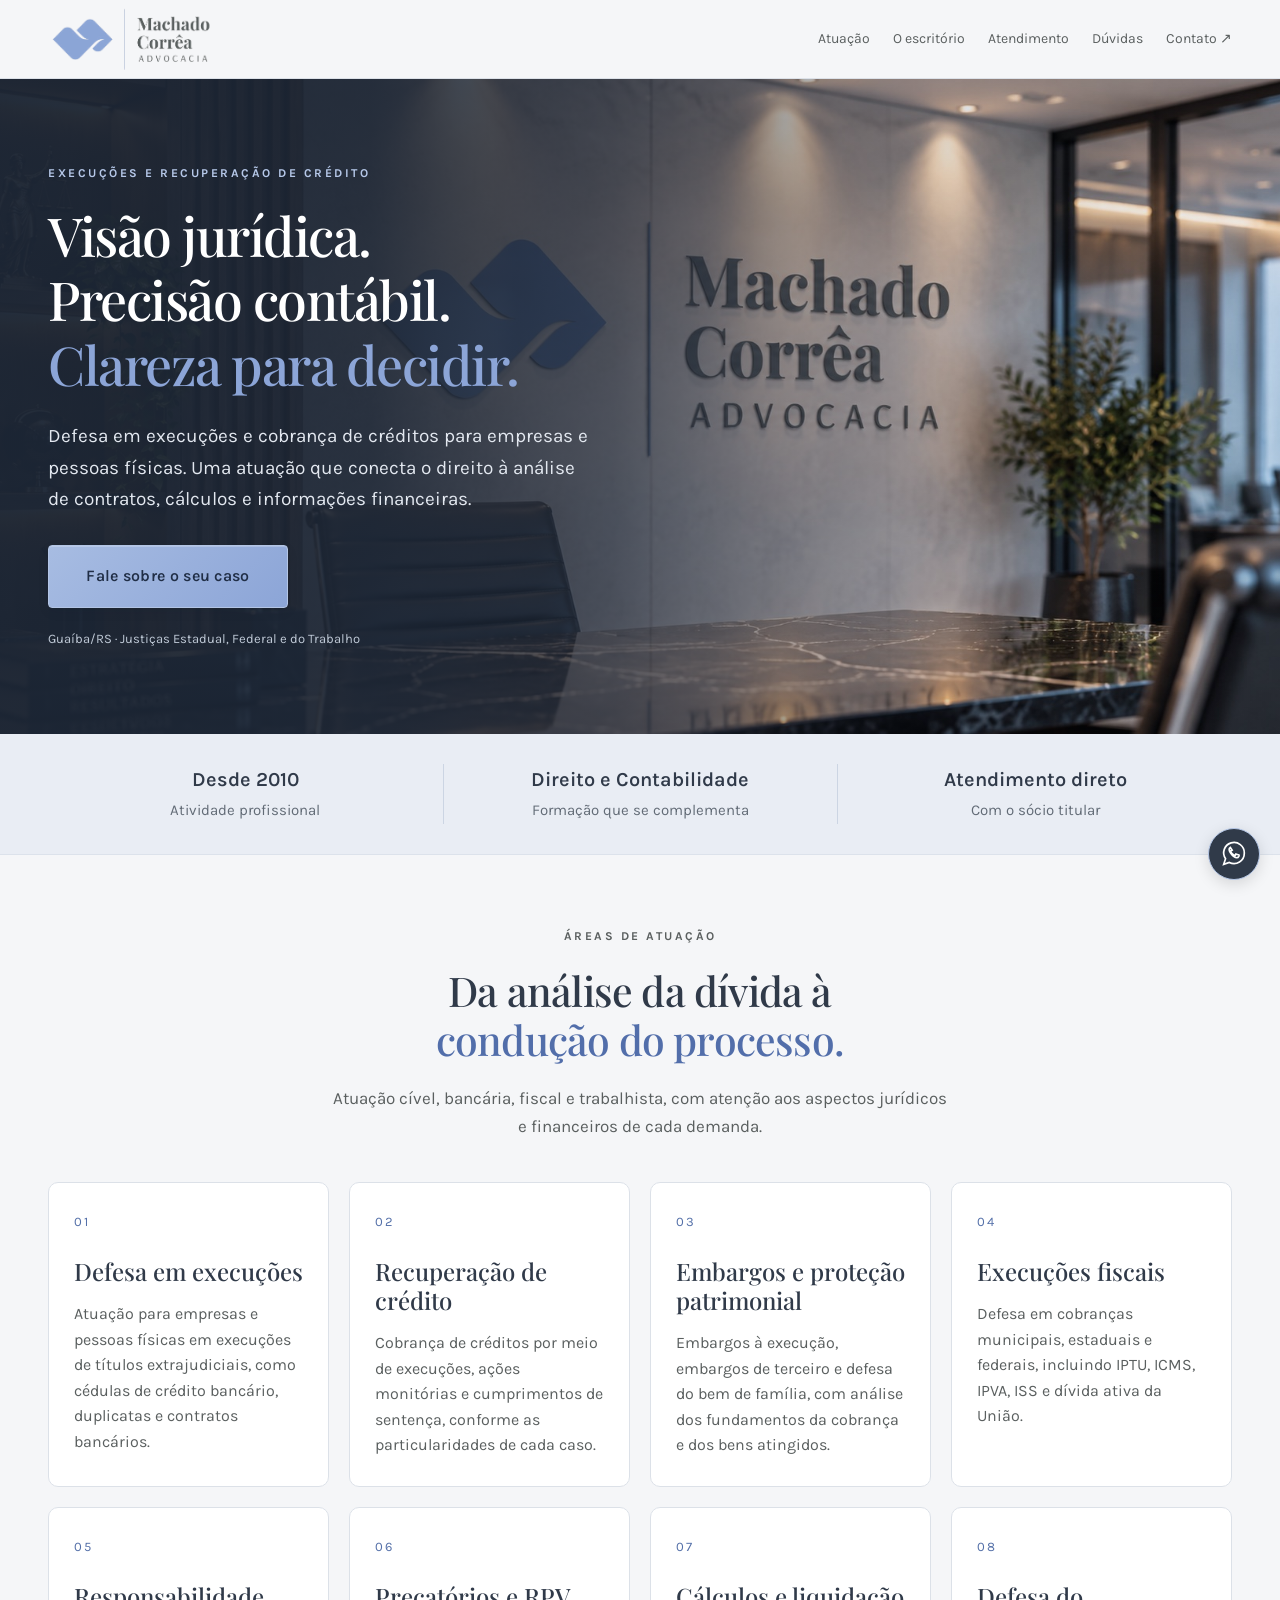
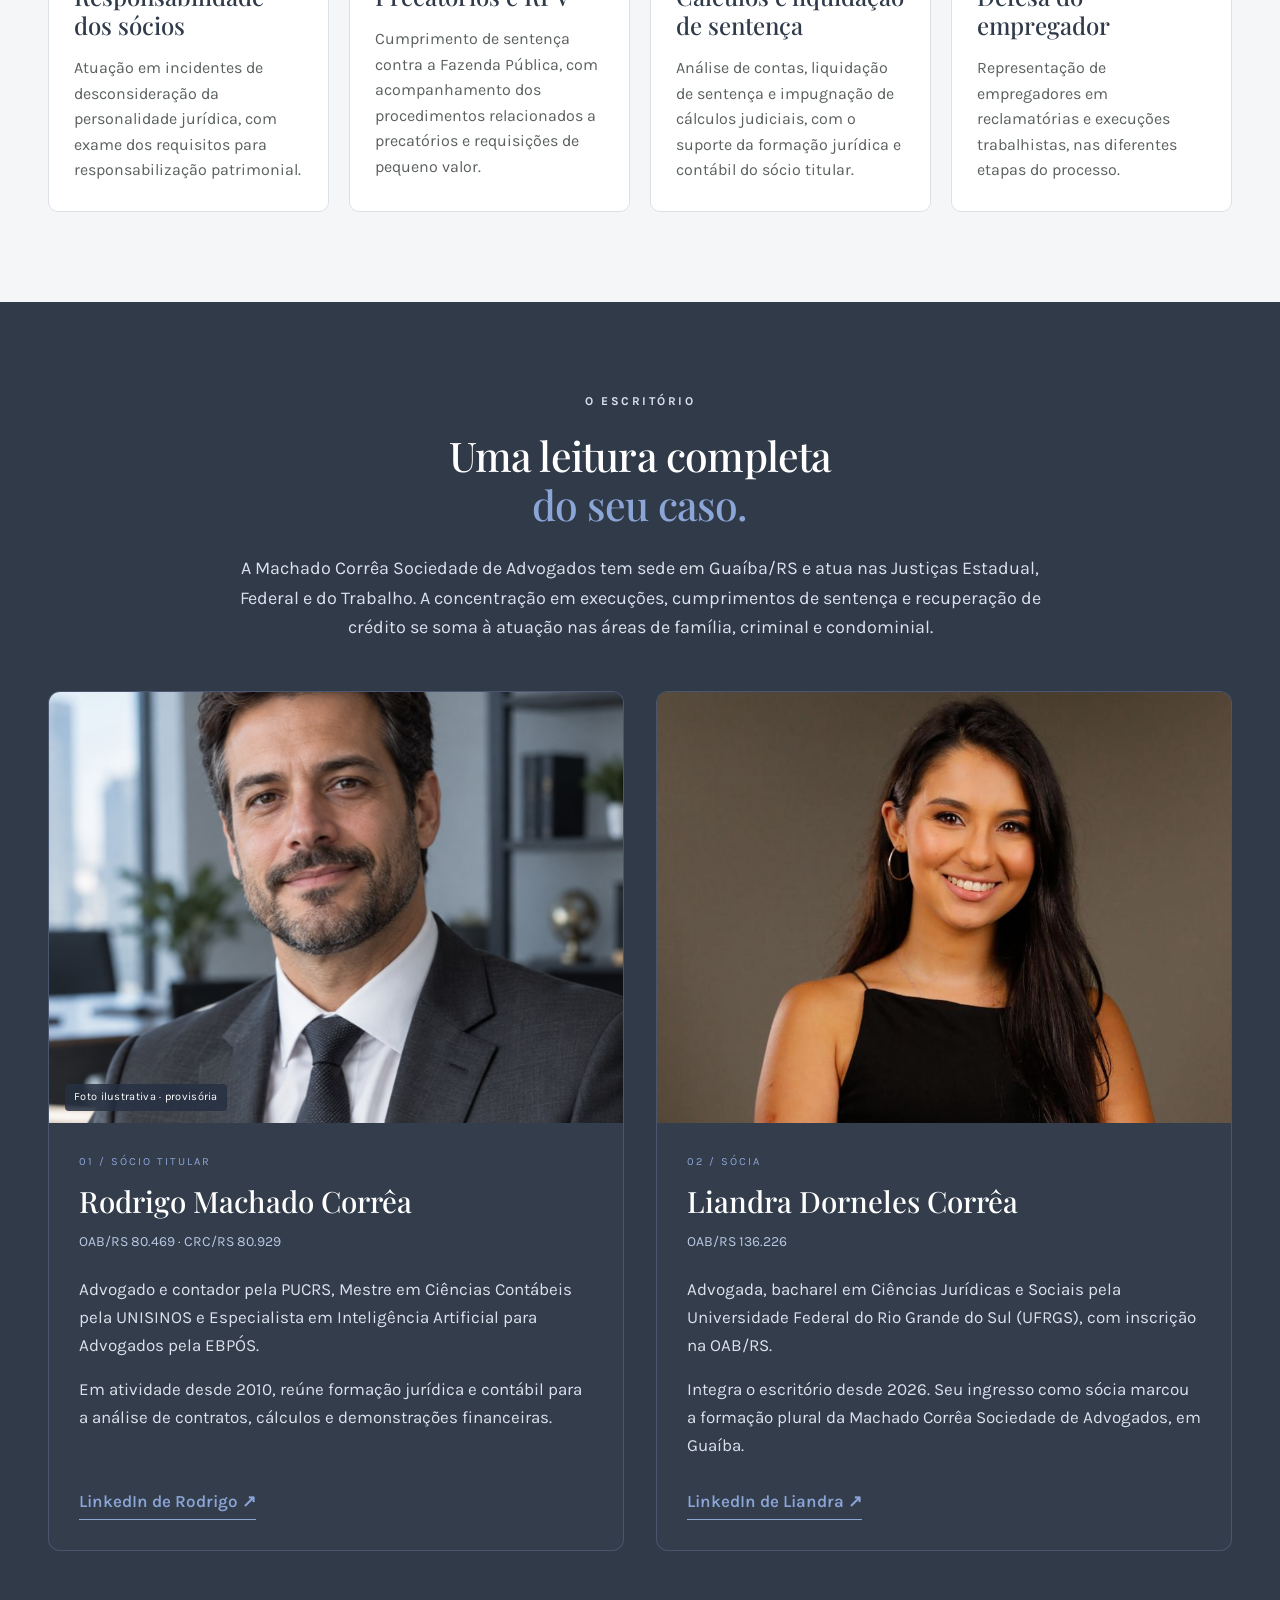
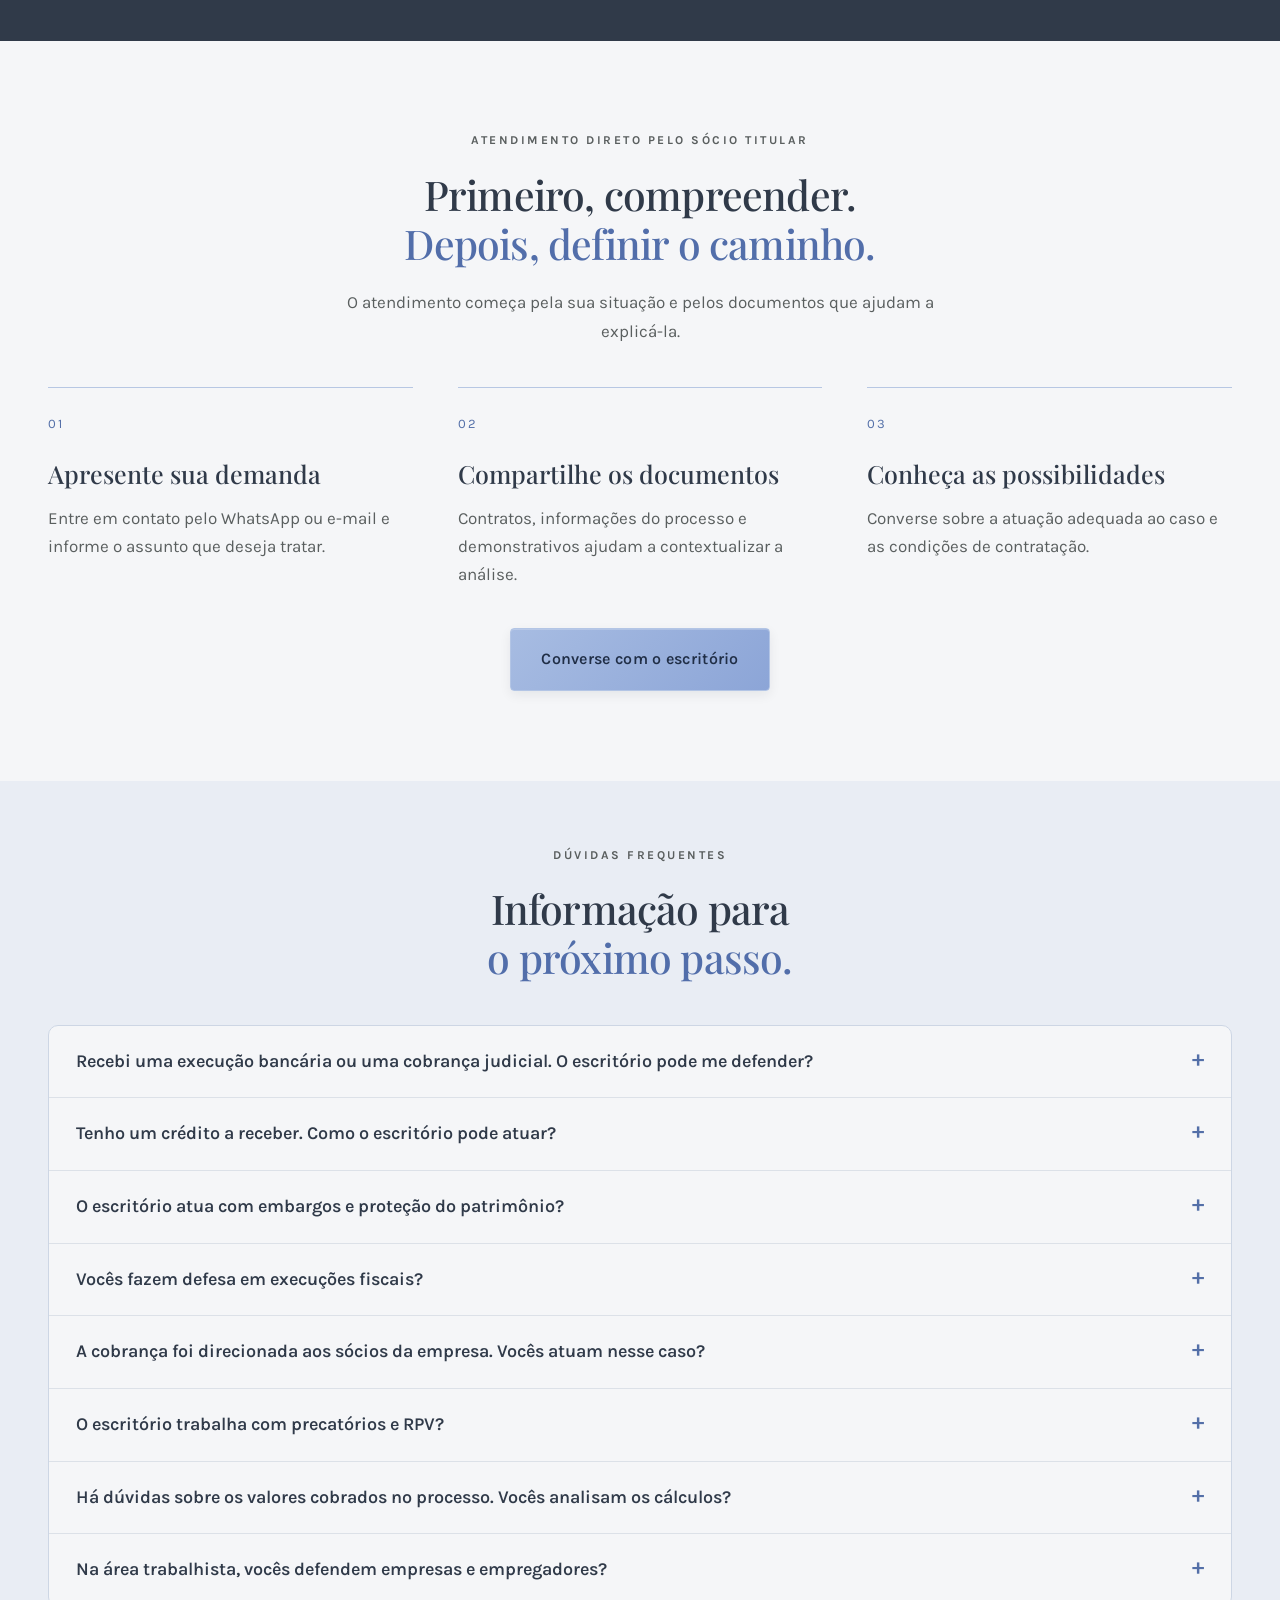
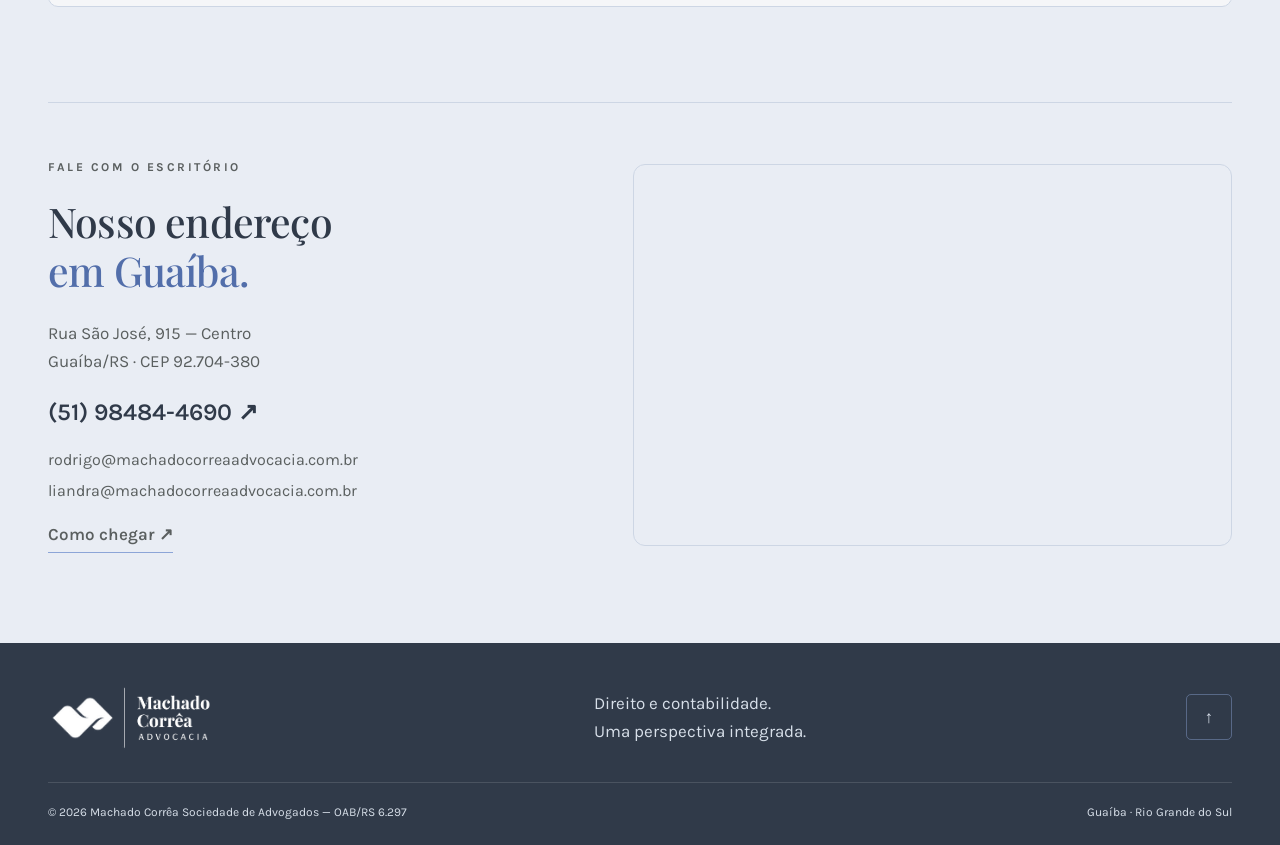
==== commit 6f51801a: "Ajusta enquadramento da foto de Liandra preservando o rosto" ====
--- a/index.html
+++ b/index.html
@@ -1 +1 @@
-<!doctype html><html lang="pt-BR"><head><meta charset="utf-8"><meta name="viewport" content="width=device-width,initial-scale=1"><title>Machado Corrêa Advogados | Execuções e Recuperação de Crédito</title><meta name="description" content="Machado Corrêa Advogados em Guaíba/RS. Atuação em execuções, recuperação de crédito e defesa patrimonial, com formação jurídica e contábil."><meta name="theme-color" content="#303a49"><link rel="stylesheet" href="styles.css?v=mc2"><script src="app.js" defer></script><link rel="icon" type="image/svg+xml" href="assets/favicon.svg"></head><body><a class="skip" href="#conteudo">Ir para o conteúdo</a><header><div class="wrap navigation"><a href="#inicio" class="wordmark"><img src="assets/logo-machado-correa.png" alt="Machado Corrêa Advocacia" width="766" height="319"></a><button class="menu-toggle" aria-label="Abrir menu" aria-controls="navigation" aria-expanded="false">☰</button><nav id="navigation"><a href="#atuacao">Atuação</a><a href="#escritorio">O escritório</a><a href="#atendimento">Atendimento</a><a href="#duvidas">Dúvidas</a><a href="#localizacao">Contato ↗</a></nav></div></header><main id="conteudo"><section class="hero" id="inicio"><div class="wrap hero-grid"><div><p class="eyebrow">EXECUÇÕES E RECUPERAÇÃO DE CRÉDITO</p><h1>Visão jurídica.<br>Precisão contábil.<br><em>Clareza para decidir.</em></h1><p class="lead">Defesa em execuções e cobrança de créditos para empresas e pessoas físicas. Uma atuação que conecta o direito à análise de contratos, cálculos e informações financeiras.</p><a class="button" href="https://wa.me/5551984844690" target="_blank" rel="noopener noreferrer">Fale sobre o seu caso</a><p class="hero-note">Guaíba/RS · Justiças Estadual, Federal e do Trabalho</p></div></div></section><section class="credentials" aria-label="Diferenciais do escritório"><div class="wrap"><article><h2>Desde 2010</h2><p>Atividade profissional</p></article><article><h2>Direito e Contabilidade</h2><p>Formação que se complementa</p></article><article><h2>Atendimento direto</h2><p>Com o sócio titular</p></article></div></section><section class="section" id="atuacao"><div class="wrap"><div class="section-heading"><p class="eyebrow">ÁREAS DE ATUAÇÃO</p><h2>Da análise da dívida à<br><em>condução do processo.</em></h2><p>Atuação cível, bancária, fiscal e trabalhista, com atenção aos aspectos jurídicos e financeiros de cada demanda.</p></div><div class="service-grid"><article class="service-card"><span class="number">01</span><h3>Defesa em execuções</h3><p>Atuação para empresas e pessoas físicas em execuções de títulos extrajudiciais, como cédulas de crédito bancário, duplicatas e contratos bancários.</p></article><article class="service-card"><span class="number">02</span><h3>Recuperação de crédito</h3><p>Cobrança de créditos por meio de execuções, ações monitórias e cumprimentos de sentença, conforme as particularidades de cada caso.</p></article><article class="service-card"><span class="number">03</span><h3>Embargos e proteção patrimonial</h3><p>Embargos à execução, embargos de terceiro e defesa do bem de família, com análise dos fundamentos da cobrança e dos bens atingidos.</p></article><article class="service-card"><span class="number">04</span><h3>Execuções fiscais</h3><p>Defesa em cobranças municipais, estaduais e federais, incluindo IPTU, ICMS, IPVA, ISS e dívida ativa da União.</p></article><article class="service-card"><span class="number">05</span><h3>Responsabilidade dos sócios</h3><p>Atuação em incidentes de desconsideração da personalidade jurídica, com exame dos requisitos para responsabilização patrimonial.</p></article><article class="service-card"><span class="number">06</span><h3>Precatórios e RPV</h3><p>Cumprimento de sentença contra a Fazenda Pública, com acompanhamento dos procedimentos relacionados a precatórios e requisições de pequeno valor.</p></article><article class="service-card"><span class="number">07</span><h3>Cálculos e liquidação de sentença</h3><p>Análise de contas, liquidação de sentença e impugnação de cálculos judiciais, com o suporte da formação jurídica e contábil do sócio titular.</p></article><article class="service-card"><span class="number">08</span><h3>Defesa do empregador</h3><p>Representação de empregadores em reclamatórias e execuções trabalhistas, nas diferentes etapas do processo.</p></article></div></div></section><section class="section about" id="escritorio"><div class="wrap"><div class="about-heading"><p class="eyebrow">O ESCRITÓRIO</p><h2>Uma leitura completa<br><em>do seu caso.</em></h2><p>A Machado Corrêa Sociedade de Advogados tem sede em Guaíba/RS e atua nas Justiças Estadual, Federal e do Trabalho. A concentração em execuções, cumprimentos de sentença e recuperação de crédito se soma à atuação nas áreas de família, criminal e condominial.</p></div><div class="team"><article class="person-card"><figure class="person-photo"><img src="assets/retrato-provisorio-rodrigo.jpg" alt="Retrato ilustrativo provisório, a substituir pela foto de Rodrigo Machado Corrêa" loading="lazy" width="720" height="900"><figcaption>Foto ilustrativa · provisória</figcaption></figure><div class="person-content"><span class="person-number">01 / SÓCIO TITULAR</span><h3>Rodrigo Machado Corrêa</h3><p class="registration">OAB/RS 80.469 · CRC/RS 80.929</p><div class="person-bio"><p>Advogado e contador pela PUCRS, Mestre em Ciências Contábeis pela UNISINOS e Especialista em Inteligência Artificial para Advogados pela EBPÓS.</p><p>Em atividade desde 2010, reúne formação jurídica e contábil para a análise de contratos, cálculos e demonstrações financeiras.</p></div><a class="text-link" href="https://www.linkedin.com/in/rodrigo-machado-corrêa-842067146" target="_blank" rel="noopener noreferrer">LinkedIn de Rodrigo ↗</a></div></article><article class="person-card"><figure class="person-photo"><img src="assets/liandra-dorneles-correa.jpg" alt="Liandra Dorneles Corrêa" loading="lazy" width="853" height="1280"></figure><div class="person-content"><span class="person-number">02 / SÓCIA</span><h3>Liandra Dorneles Corrêa</h3><p class="registration">OAB/RS 136.226</p><div class="person-bio"><p>Advogada, bacharel em Ciências Jurídicas e Sociais pela Universidade Federal do Rio Grande do Sul (UFRGS), com inscrição na OAB/RS.</p><p>Integra o escritório desde 2026. Seu ingresso como sócia marcou a formação plural da Machado Corrêa Sociedade de Advogados, em Guaíba.</p></div><a class="text-link" href="https://www.linkedin.com/in/liandra-dorneles-corrêa-34b841270" target="_blank" rel="noopener noreferrer">LinkedIn de Liandra ↗</a></div></article></div></div></section><section class="section" id="atendimento"><div class="wrap"><div class="section-heading"><p class="eyebrow">ATENDIMENTO DIRETO PELO SÓCIO TITULAR</p><h2>Primeiro, compreender.<br><em>Depois, definir o caminho.</em></h2><p>O atendimento começa pela sua situação e pelos documentos que ajudam a explicá-la.</p></div><div class="steps"><article><span class="number">01</span><h3>Apresente sua demanda</h3><p>Entre em contato pelo WhatsApp ou e-mail e informe o assunto que deseja tratar.</p></article><article><span class="number">02</span><h3>Compartilhe os documentos</h3><p>Contratos, informações do processo e demonstrativos ajudam a contextualizar a análise.</p></article><article><span class="number">03</span><h3>Conheça as possibilidades</h3><p>Converse sobre a atuação adequada ao caso e as condições de contratação.</p></article></div><div class="center-cta"><a class="button" href="https://wa.me/5551984844690" target="_blank" rel="noopener noreferrer">Converse com o escritório</a></div></div></section><section class="section faq" id="duvidas"><div class="wrap"><div class="section-heading"><p class="eyebrow">DÚVIDAS FREQUENTES</p><h2>Informação para<br><em>o próximo passo.</em></h2></div><div class="faq-list"><details><summary>Recebi uma execução bancária ou uma cobrança judicial. O escritório pode me defender?</summary><p>Sim. O escritório atua na defesa de empresas e pessoas físicas em execuções de títulos extrajudiciais, como cédulas de crédito bancário, duplicatas e contratos bancários. A análise começa pela citação, pelos documentos da dívida e pelas informações do processo.</p></details><details><summary>Tenho um crédito a receber. Como o escritório pode atuar?</summary><p>A atuação abrange execuções, ações monitórias e cumprimentos de sentença. O escritório examina os documentos que comprovam o crédito e as características da cobrança para definir a medida adequada ao caso.</p></details><details><summary>O escritório atua com embargos e proteção do patrimônio?</summary><p>Sim. A atuação inclui embargos à execução, embargos de terceiro e questões relacionadas à proteção do bem de família. O escritório analisa os bens envolvidos, os documentos e a situação processual para avaliar as medidas cabíveis.</p></details><details><summary>Vocês fazem defesa em execuções fiscais?</summary><p>Sim. O escritório atua em execuções fiscais municipais, estaduais e federais, incluindo cobranças de IPTU, ICMS, IPVA, ISS e dívida ativa da União. Para a análise, são examinados os documentos da cobrança e do processo.</p></details><details><summary>A cobrança foi direcionada aos sócios da empresa. Vocês atuam nesse caso?</summary><p>Sim. O escritório atua em incidentes de desconsideração da personalidade jurídica, examinando os fundamentos do pedido, os documentos e a situação da empresa e dos sócios envolvidos.</p></details><details><summary>O escritório trabalha com precatórios e RPV?</summary><p>Sim. A atuação inclui cumprimento de sentença contra a Fazenda Pública, com demandas relacionadas a precatórios e requisições de pequeno valor (RPV). A análise considera a decisão judicial e a fase em que o processo se encontra.</p></details><details><summary>Há dúvidas sobre os valores cobrados no processo. Vocês analisam os cálculos?</summary><p>Sim. O escritório atua em liquidação de sentença e impugnação de cálculos judiciais. A formação jurídica e contábil do sócio titular contribui para o exame de contratos, demonstrativos e critérios utilizados nas contas.</p></details><details><summary>Na área trabalhista, vocês defendem empresas e empregadores?</summary><p>Sim. A atuação trabalhista é voltada à defesa do empregador em reclamatórias e execuções. O atendimento considera os documentos da relação de trabalho, os pedidos apresentados e, quando houver, os cálculos do processo.</p></details></div></div></section><section class="section location" id="localizacao"><div class="wrap location-grid"><div><p class="eyebrow">FALE COM O ESCRITÓRIO</p><h2>Nosso endereço<br><em>em Guaíba.</em></h2><address>Rua São José, 915 — Centro<br>Guaíba/RS · CEP 92.704-380</address><a class="phone" href="https://wa.me/5551984844690" target="_blank" rel="noopener noreferrer">(51) 98484-4690 ↗</a><div class="emails"><a href="mailto:rodrigo@machadocorreaadvocacia.com.br">rodrigo@machadocorreaadvocacia.com.br</a><a href="mailto:liandra@machadocorreaadvocacia.com.br">liandra@machadocorreaadvocacia.com.br</a></div><a class="text-link" target="_blank" rel="noopener noreferrer" href="https://www.google.com/maps/dir/?api=1&amp;destination=Rua%20S%C3%A3o%20Jos%C3%A9%2C%20915%2C%20Centro%2C%20Gua%C3%ADba%2C%20RS%2C%2092704-380">Como chegar ↗</a></div><div class="map"><iframe title="Mapa do endereço: Rua São José, 915, Guaíba" loading="lazy" referrerpolicy="no-referrer-when-downgrade" src="https://maps.google.com/maps?q=Rua%20S%C3%A3o%20Jos%C3%A9%2C%20915%2C%20Centro%2C%20Gua%C3%ADba%2C%20RS%2C%2092704-380&amp;z=16&amp;output=embed"></iframe></div></div></section></main><footer><div class="wrap"><div class="footer-top"><a class="wordmark" href="#inicio"><img src="assets/logo-machado-correa-branco.png" alt="Machado Corrêa Advocacia" width="766" height="319"></a><p>Direito e contabilidade.<br>Uma perspectiva integrada.</p><a href="#inicio" aria-label="Voltar ao início">↑</a></div><div class="footer-bottom"><p>© <span id="year">2026</span> Machado Corrêa Sociedade de Advogados — OAB/RS 6.297</p><p>Guaíba · Rio Grande do Sul</p></div></div></footer><a class="floating-contact" href="https://wa.me/5551984844690" target="_blank" rel="noopener noreferrer" aria-label="Conversar pelo WhatsApp"><svg viewBox="0 0 32 32" fill="none" stroke="currentColor" stroke-width="1.8" aria-hidden="true"><path d="M27 15a11 11 0 0 1-16 10l-6 2 2-6A11 11 0 1 1 27 15Z"/><path d="M12 9c-4 2 3 11 7 11 2 0 3-3 2-3l-3-1-1 2c-2-1-4-3-5-5l2-1Z"/></svg></a></body></html>+<!doctype html><html lang="pt-BR"><head><meta charset="utf-8"><meta name="viewport" content="width=device-width,initial-scale=1"><title>Machado Corrêa Advogados | Execuções e Recuperação de Crédito</title><meta name="description" content="Machado Corrêa Advogados em Guaíba/RS. Atuação em execuções, recuperação de crédito e defesa patrimonial, com formação jurídica e contábil."><meta name="theme-color" content="#303a49"><link rel="stylesheet" href="styles.css?v=mc2"><script src="app.js" defer></script><link rel="icon" type="image/svg+xml" href="assets/favicon.svg"></head><body><a class="skip" href="#conteudo">Ir para o conteúdo</a><header><div class="wrap navigation"><a href="#inicio" class="wordmark"><img src="assets/logo-machado-correa.png" alt="Machado Corrêa Advocacia" width="766" height="319"></a><button class="menu-toggle" aria-label="Abrir menu" aria-controls="navigation" aria-expanded="false">☰</button><nav id="navigation"><a href="#atuacao">Atuação</a><a href="#escritorio">O escritório</a><a href="#atendimento">Atendimento</a><a href="#duvidas">Dúvidas</a><a href="#localizacao">Contato ↗</a></nav></div></header><main id="conteudo"><section class="hero" id="inicio"><div class="wrap hero-grid"><div><p class="eyebrow">EXECUÇÕES E RECUPERAÇÃO DE CRÉDITO</p><h1>Visão jurídica.<br>Precisão contábil.<br><em>Clareza para decidir.</em></h1><p class="lead">Defesa em execuções e cobrança de créditos para empresas e pessoas físicas. Uma atuação que conecta o direito à análise de contratos, cálculos e informações financeiras.</p><a class="button" href="https://wa.me/5551984844690" target="_blank" rel="noopener noreferrer">Fale sobre o seu caso</a><p class="hero-note">Guaíba/RS · Justiças Estadual, Federal e do Trabalho</p></div></div></section><section class="credentials" aria-label="Diferenciais do escritório"><div class="wrap"><article><h2>Desde 2010</h2><p>Atividade profissional</p></article><article><h2>Direito e Contabilidade</h2><p>Formação que se complementa</p></article><article><h2>Atendimento direto</h2><p>Com o sócio titular</p></article></div></section><section class="section" id="atuacao"><div class="wrap"><div class="section-heading"><p class="eyebrow">ÁREAS DE ATUAÇÃO</p><h2>Da análise da dívida à<br><em>condução do processo.</em></h2><p>Atuação cível, bancária, fiscal e trabalhista, com atenção aos aspectos jurídicos e financeiros de cada demanda.</p></div><div class="service-grid"><article class="service-card"><span class="number">01</span><h3>Defesa em execuções</h3><p>Atuação para empresas e pessoas físicas em execuções de títulos extrajudiciais, como cédulas de crédito bancário, duplicatas e contratos bancários.</p></article><article class="service-card"><span class="number">02</span><h3>Recuperação de crédito</h3><p>Cobrança de créditos por meio de execuções, ações monitórias e cumprimentos de sentença, conforme as particularidades de cada caso.</p></article><article class="service-card"><span class="number">03</span><h3>Embargos e proteção patrimonial</h3><p>Embargos à execução, embargos de terceiro e defesa do bem de família, com análise dos fundamentos da cobrança e dos bens atingidos.</p></article><article class="service-card"><span class="number">04</span><h3>Execuções fiscais</h3><p>Defesa em cobranças municipais, estaduais e federais, incluindo IPTU, ICMS, IPVA, ISS e dívida ativa da União.</p></article><article class="service-card"><span class="number">05</span><h3>Responsabilidade dos sócios</h3><p>Atuação em incidentes de desconsideração da personalidade jurídica, com exame dos requisitos para responsabilização patrimonial.</p></article><article class="service-card"><span class="number">06</span><h3>Precatórios e RPV</h3><p>Cumprimento de sentença contra a Fazenda Pública, com acompanhamento dos procedimentos relacionados a precatórios e requisições de pequeno valor.</p></article><article class="service-card"><span class="number">07</span><h3>Cálculos e liquidação de sentença</h3><p>Análise de contas, liquidação de sentença e impugnação de cálculos judiciais, com o suporte da formação jurídica e contábil do sócio titular.</p></article><article class="service-card"><span class="number">08</span><h3>Defesa do empregador</h3><p>Representação de empregadores em reclamatórias e execuções trabalhistas, nas diferentes etapas do processo.</p></article></div></div></section><section class="section about" id="escritorio"><div class="wrap"><div class="about-heading"><p class="eyebrow">O ESCRITÓRIO</p><h2>Uma leitura completa<br><em>do seu caso.</em></h2><p>A Machado Corrêa Sociedade de Advogados tem sede em Guaíba/RS e atua nas Justiças Estadual, Federal e do Trabalho. A concentração em execuções, cumprimentos de sentença e recuperação de crédito se soma à atuação nas áreas de família, criminal e condominial.</p></div><div class="team"><article class="person-card"><figure class="person-photo"><img src="assets/retrato-provisorio-rodrigo.jpg" alt="Retrato ilustrativo provisório, a substituir pela foto de Rodrigo Machado Corrêa" loading="lazy" width="720" height="900"><figcaption>Foto ilustrativa · provisória</figcaption></figure><div class="person-content"><span class="person-number">01 / SÓCIO TITULAR</span><h3>Rodrigo Machado Corrêa</h3><p class="registration">OAB/RS 80.469 · CRC/RS 80.929</p><div class="person-bio"><p>Advogado e contador pela PUCRS, Mestre em Ciências Contábeis pela UNISINOS e Especialista em Inteligência Artificial para Advogados pela EBPÓS.</p><p>Em atividade desde 2010, reúne formação jurídica e contábil para a análise de contratos, cálculos e demonstrações financeiras.</p></div><a class="text-link" href="https://www.linkedin.com/in/rodrigo-machado-corrêa-842067146" target="_blank" rel="noopener noreferrer">LinkedIn de Rodrigo ↗</a></div></article><article class="person-card"><figure class="person-photo"><img src="assets/liandra-dorneles-correa.jpg" style="object-position:center 18%" alt="Liandra Dorneles Corrêa" loading="lazy" width="853" height="1280"></figure><div class="person-content"><span class="person-number">02 / SÓCIA</span><h3>Liandra Dorneles Corrêa</h3><p class="registration">OAB/RS 136.226</p><div class="person-bio"><p>Advogada, bacharel em Ciências Jurídicas e Sociais pela Universidade Federal do Rio Grande do Sul (UFRGS), com inscrição na OAB/RS.</p><p>Integra o escritório desde 2026. Seu ingresso como sócia marcou a formação plural da Machado Corrêa Sociedade de Advogados, em Guaíba.</p></div><a class="text-link" href="https://www.linkedin.com/in/liandra-dorneles-corrêa-34b841270" target="_blank" rel="noopener noreferrer">LinkedIn de Liandra ↗</a></div></article></div></div></section><section class="section" id="atendimento"><div class="wrap"><div class="section-heading"><p class="eyebrow">ATENDIMENTO DIRETO PELO SÓCIO TITULAR</p><h2>Primeiro, compreender.<br><em>Depois, definir o caminho.</em></h2><p>O atendimento começa pela sua situação e pelos documentos que ajudam a explicá-la.</p></div><div class="steps"><article><span class="number">01</span><h3>Apresente sua demanda</h3><p>Entre em contato pelo WhatsApp ou e-mail e informe o assunto que deseja tratar.</p></article><article><span class="number">02</span><h3>Compartilhe os documentos</h3><p>Contratos, informações do processo e demonstrativos ajudam a contextualizar a análise.</p></article><article><span class="number">03</span><h3>Conheça as possibilidades</h3><p>Converse sobre a atuação adequada ao caso e as condições de contratação.</p></article></div><div class="center-cta"><a class="button" href="https://wa.me/5551984844690" target="_blank" rel="noopener noreferrer">Converse com o escritório</a></div></div></section><section class="section faq" id="duvidas"><div class="wrap"><div class="section-heading"><p class="eyebrow">DÚVIDAS FREQUENTES</p><h2>Informação para<br><em>o próximo passo.</em></h2></div><div class="faq-list"><details><summary>Recebi uma execução bancária ou uma cobrança judicial. O escritório pode me defender?</summary><p>Sim. O escritório atua na defesa de empresas e pessoas físicas em execuções de títulos extrajudiciais, como cédulas de crédito bancário, duplicatas e contratos bancários. A análise começa pela citação, pelos documentos da dívida e pelas informações do processo.</p></details><details><summary>Tenho um crédito a receber. Como o escritório pode atuar?</summary><p>A atuação abrange execuções, ações monitórias e cumprimentos de sentença. O escritório examina os documentos que comprovam o crédito e as características da cobrança para definir a medida adequada ao caso.</p></details><details><summary>O escritório atua com embargos e proteção do patrimônio?</summary><p>Sim. A atuação inclui embargos à execução, embargos de terceiro e questões relacionadas à proteção do bem de família. O escritório analisa os bens envolvidos, os documentos e a situação processual para avaliar as medidas cabíveis.</p></details><details><summary>Vocês fazem defesa em execuções fiscais?</summary><p>Sim. O escritório atua em execuções fiscais municipais, estaduais e federais, incluindo cobranças de IPTU, ICMS, IPVA, ISS e dívida ativa da União. Para a análise, são examinados os documentos da cobrança e do processo.</p></details><details><summary>A cobrança foi direcionada aos sócios da empresa. Vocês atuam nesse caso?</summary><p>Sim. O escritório atua em incidentes de desconsideração da personalidade jurídica, examinando os fundamentos do pedido, os documentos e a situação da empresa e dos sócios envolvidos.</p></details><details><summary>O escritório trabalha com precatórios e RPV?</summary><p>Sim. A atuação inclui cumprimento de sentença contra a Fazenda Pública, com demandas relacionadas a precatórios e requisições de pequeno valor (RPV). A análise considera a decisão judicial e a fase em que o processo se encontra.</p></details><details><summary>Há dúvidas sobre os valores cobrados no processo. Vocês analisam os cálculos?</summary><p>Sim. O escritório atua em liquidação de sentença e impugnação de cálculos judiciais. A formação jurídica e contábil do sócio titular contribui para o exame de contratos, demonstrativos e critérios utilizados nas contas.</p></details><details><summary>Na área trabalhista, vocês defendem empresas e empregadores?</summary><p>Sim. A atuação trabalhista é voltada à defesa do empregador em reclamatórias e execuções. O atendimento considera os documentos da relação de trabalho, os pedidos apresentados e, quando houver, os cálculos do processo.</p></details></div></div></section><section class="section location" id="localizacao"><div class="wrap location-grid"><div><p class="eyebrow">FALE COM O ESCRITÓRIO</p><h2>Nosso endereço<br><em>em Guaíba.</em></h2><address>Rua São José, 915 — Centro<br>Guaíba/RS · CEP 92.704-380</address><a class="phone" href="https://wa.me/5551984844690" target="_blank" rel="noopener noreferrer">(51) 98484-4690 ↗</a><div class="emails"><a href="mailto:rodrigo@machadocorreaadvocacia.com.br">rodrigo@machadocorreaadvocacia.com.br</a><a href="mailto:liandra@machadocorreaadvocacia.com.br">liandra@machadocorreaadvocacia.com.br</a></div><a class="text-link" target="_blank" rel="noopener noreferrer" href="https://www.google.com/maps/dir/?api=1&amp;destination=Rua%20S%C3%A3o%20Jos%C3%A9%2C%20915%2C%20Centro%2C%20Gua%C3%ADba%2C%20RS%2C%2092704-380">Como chegar ↗</a></div><div class="map"><iframe title="Mapa do endereço: Rua São José, 915, Guaíba" loading="lazy" referrerpolicy="no-referrer-when-downgrade" src="https://maps.google.com/maps?q=Rua%20S%C3%A3o%20Jos%C3%A9%2C%20915%2C%20Centro%2C%20Gua%C3%ADba%2C%20RS%2C%2092704-380&amp;z=16&amp;output=embed"></iframe></div></div></section></main><footer><div class="wrap"><div class="footer-top"><a class="wordmark" href="#inicio"><img src="assets/logo-machado-correa-branco.png" alt="Machado Corrêa Advocacia" width="766" height="319"></a><p>Direito e contabilidade.<br>Uma perspectiva integrada.</p><a href="#inicio" aria-label="Voltar ao início">↑</a></div><div class="footer-bottom"><p>© <span id="year">2026</span> Machado Corrêa Sociedade de Advogados — OAB/RS 6.297</p><p>Guaíba · Rio Grande do Sul</p></div></div></footer><a class="floating-contact" href="https://wa.me/5551984844690" target="_blank" rel="noopener noreferrer" aria-label="Conversar pelo WhatsApp"><svg viewBox="0 0 32 32" fill="none" stroke="currentColor" stroke-width="1.8" aria-hidden="true"><path d="M27 15a11 11 0 0 1-16 10l-6 2 2-6A11 11 0 1 1 27 15Z"/><path d="M12 9c-4 2 3 11 7 11 2 0 3-3 2-3l-3-1-1 2c-2-1-4-3-5-5l2-1Z"/></svg></a></body></html>
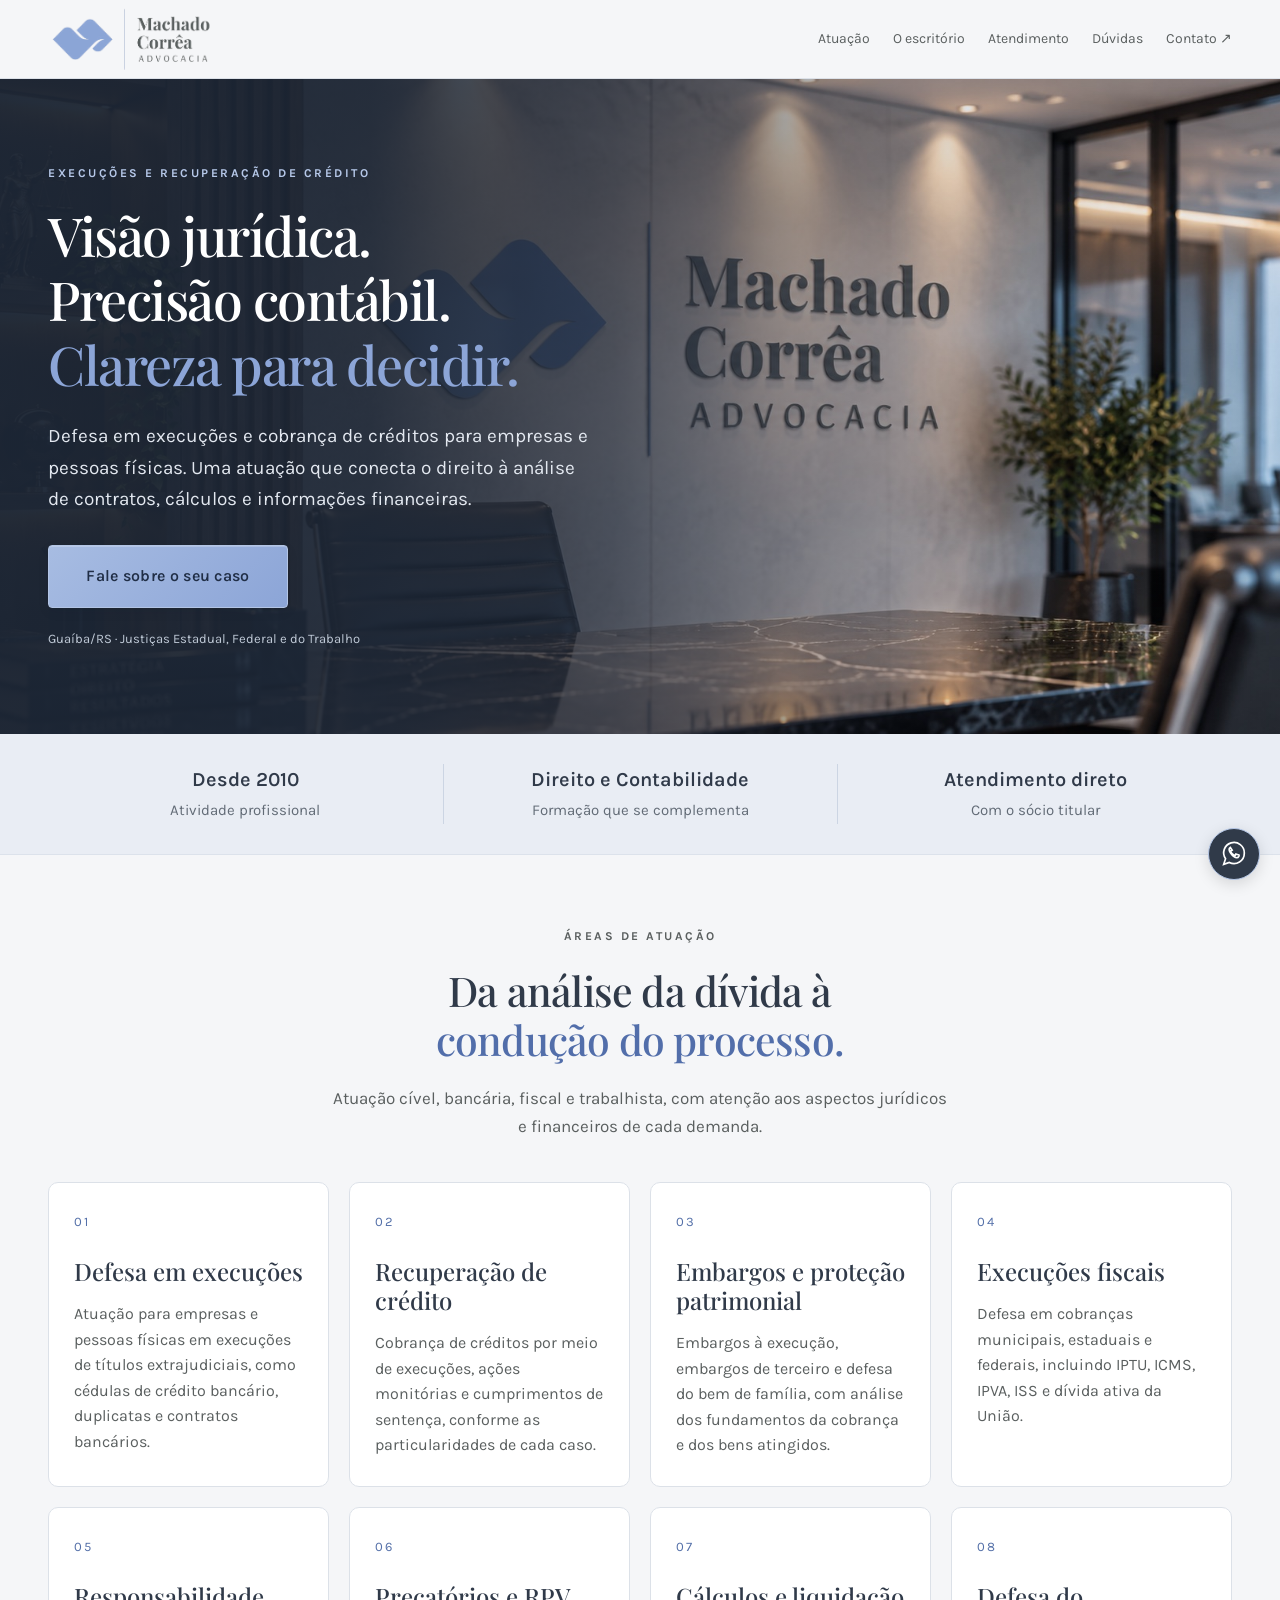
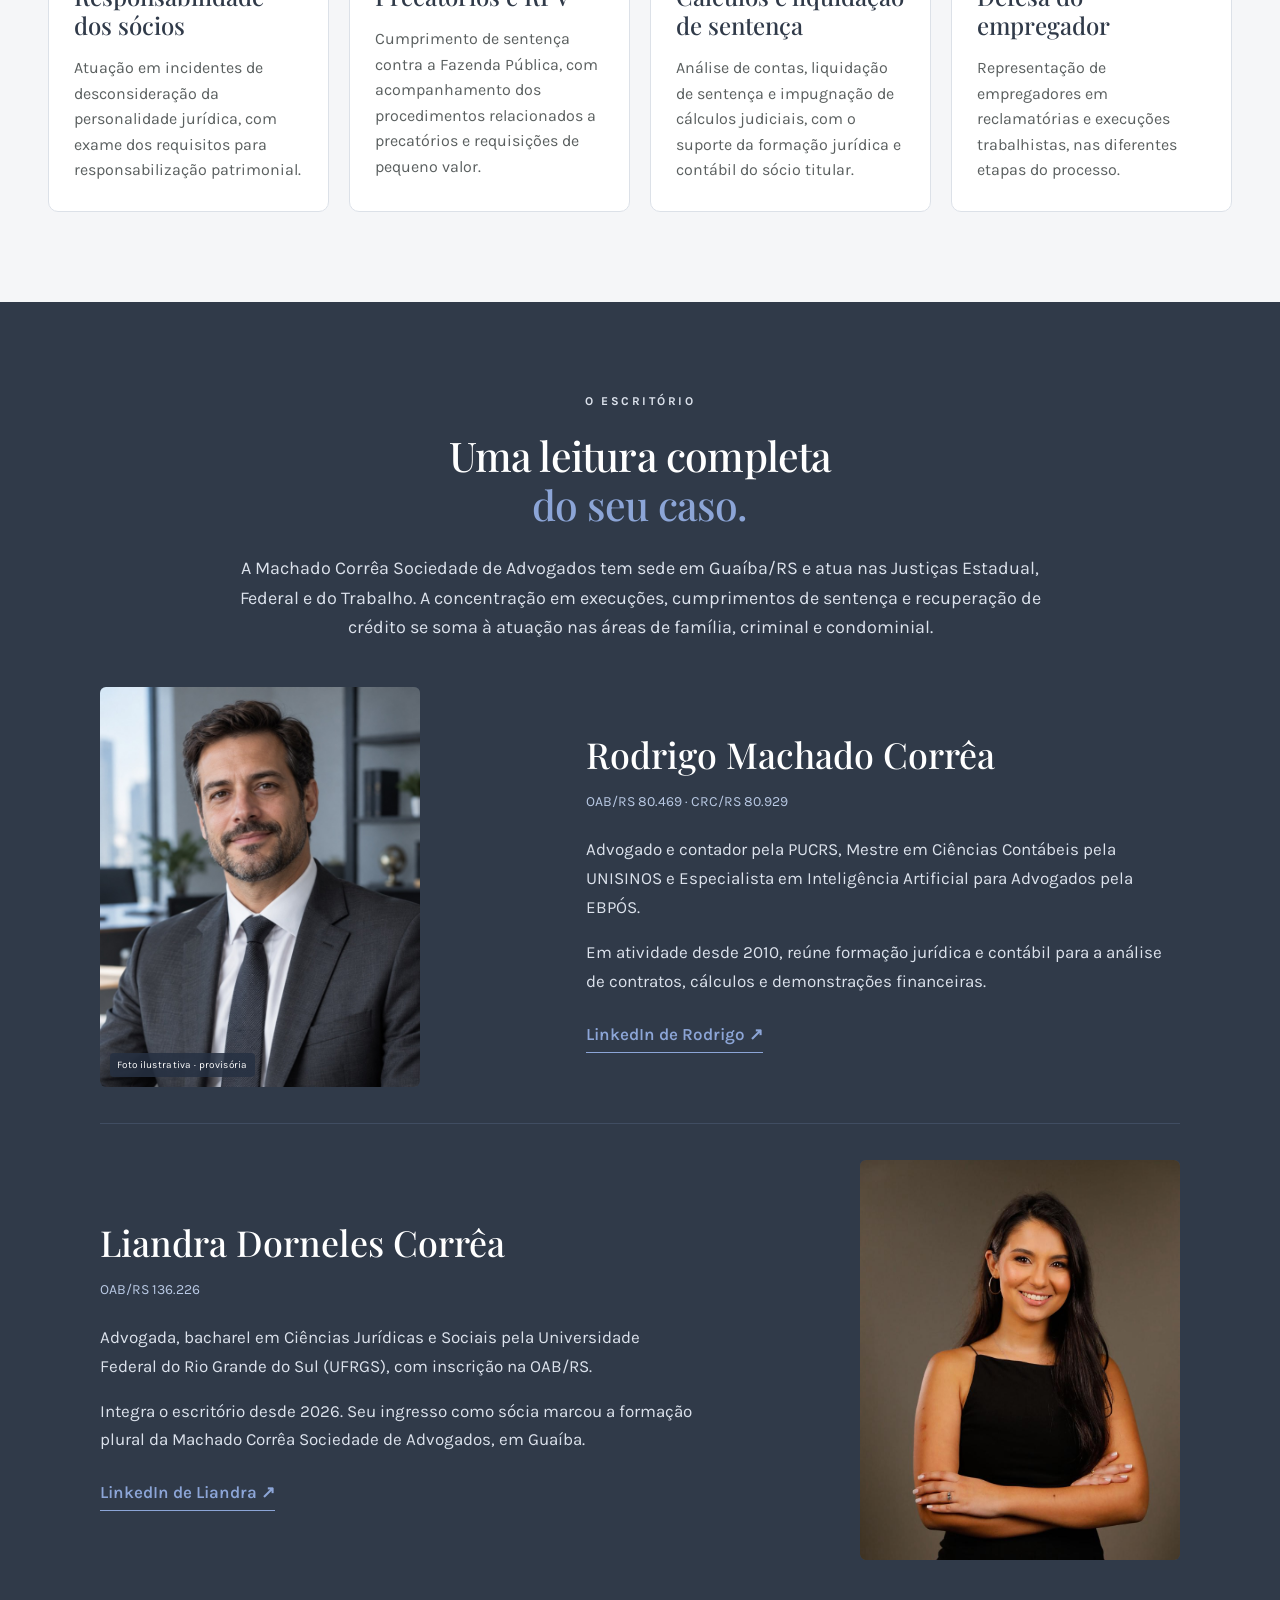
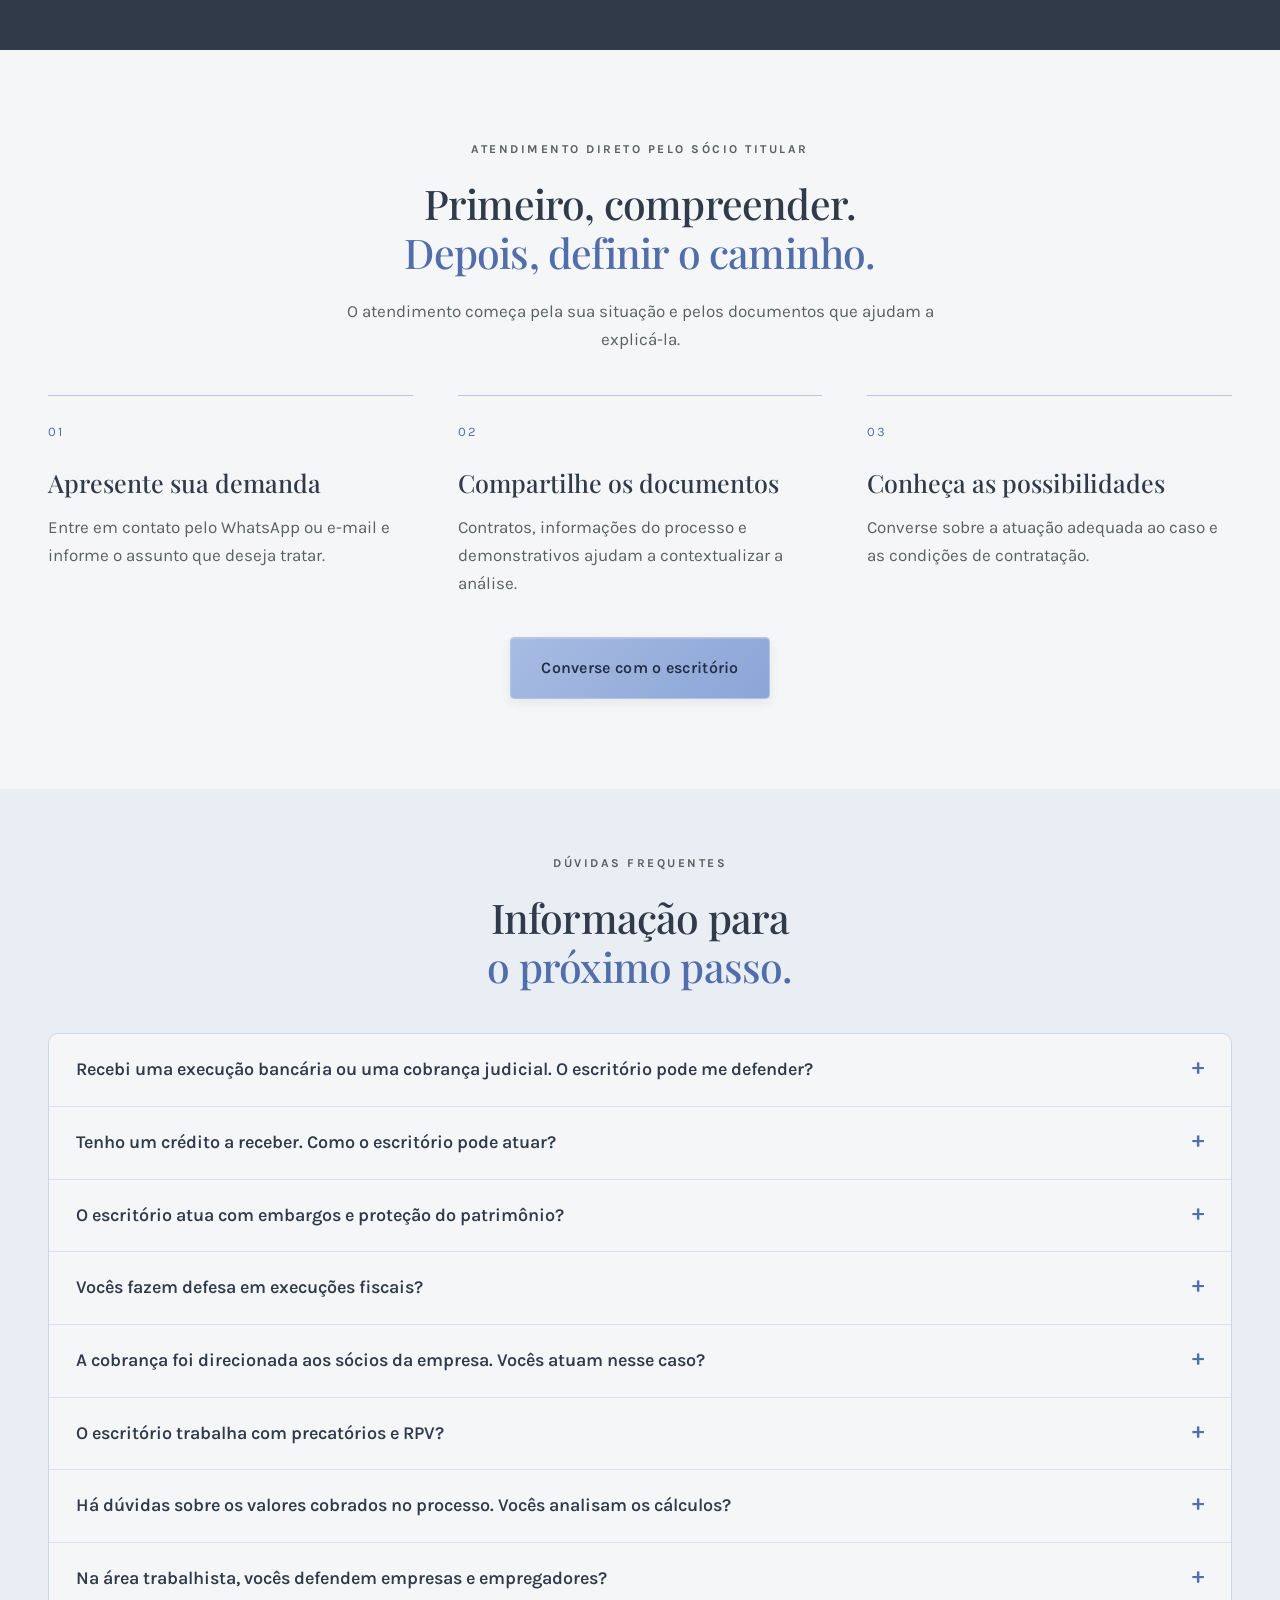
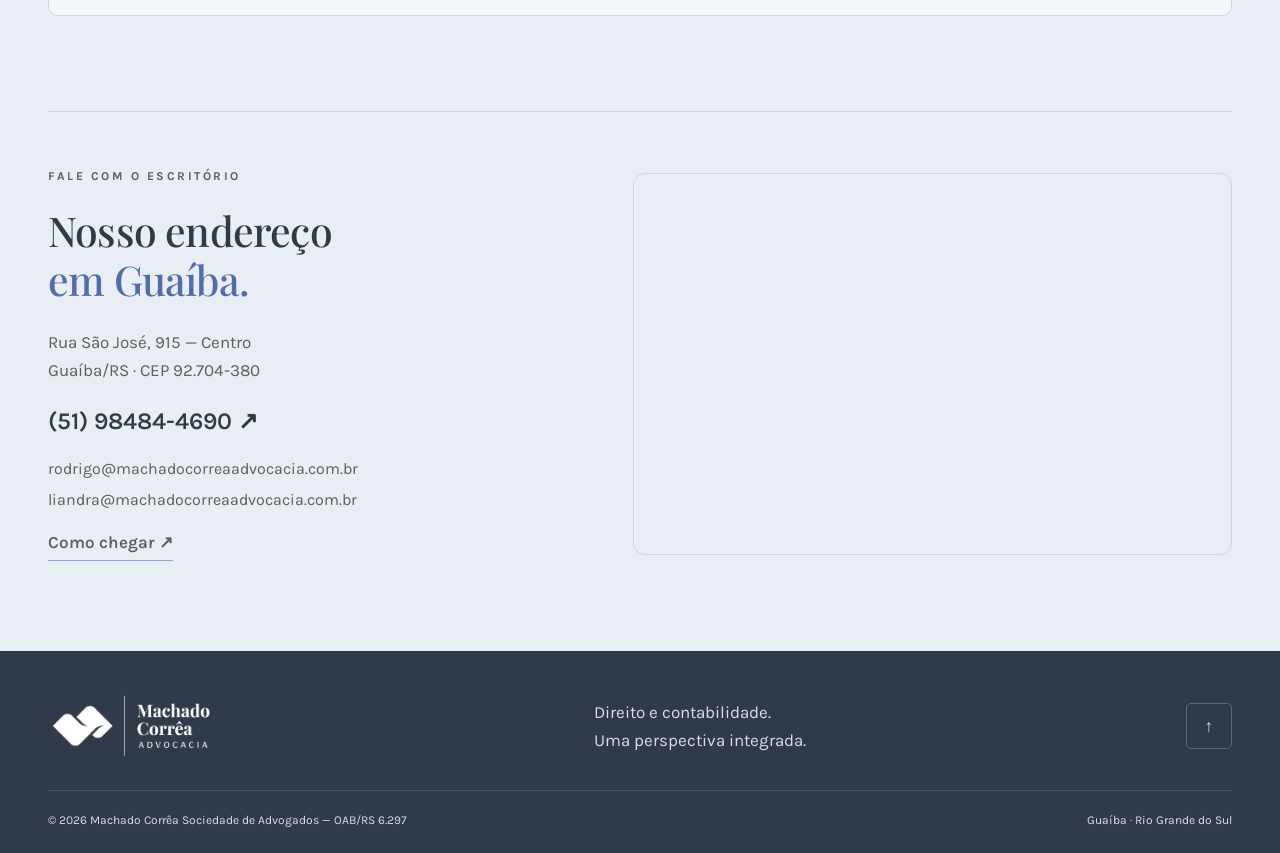
==== commit abaaebf4: "Remove identificações numeradas acima dos nomes da equipe" ====
--- a/index.html
+++ b/index.html
@@ -1 +1 @@
-<!doctype html><html lang="pt-BR"><head><meta charset="utf-8"><meta name="viewport" content="width=device-width,initial-scale=1"><title>Machado Corrêa Advogados | Execuções e Recuperação de Crédito</title><meta name="description" content="Machado Corrêa Advogados em Guaíba/RS. Atuação em execuções, recuperação de crédito e defesa patrimonial, com formação jurídica e contábil."><meta name="theme-color" content="#303a49"><link rel="stylesheet" href="styles.css?v=mc2"><script src="app.js" defer></script><link rel="icon" type="image/svg+xml" href="assets/favicon.svg"></head><body><a class="skip" href="#conteudo">Ir para o conteúdo</a><header><div class="wrap navigation"><a href="#inicio" class="wordmark"><img src="assets/logo-machado-correa.png" alt="Machado Corrêa Advocacia" width="766" height="319"></a><button class="menu-toggle" aria-label="Abrir menu" aria-controls="navigation" aria-expanded="false">☰</button><nav id="navigation"><a href="#atuacao">Atuação</a><a href="#escritorio">O escritório</a><a href="#atendimento">Atendimento</a><a href="#duvidas">Dúvidas</a><a href="#localizacao">Contato ↗</a></nav></div></header><main id="conteudo"><section class="hero" id="inicio"><div class="wrap hero-grid"><div><p class="eyebrow">EXECUÇÕES E RECUPERAÇÃO DE CRÉDITO</p><h1>Visão jurídica.<br>Precisão contábil.<br><em>Clareza para decidir.</em></h1><p class="lead">Defesa em execuções e cobrança de créditos para empresas e pessoas físicas. Uma atuação que conecta o direito à análise de contratos, cálculos e informações financeiras.</p><a class="button" href="https://wa.me/5551984844690" target="_blank" rel="noopener noreferrer">Fale sobre o seu caso</a><p class="hero-note">Guaíba/RS · Justiças Estadual, Federal e do Trabalho</p></div></div></section><section class="credentials" aria-label="Diferenciais do escritório"><div class="wrap"><article><h2>Desde 2010</h2><p>Atividade profissional</p></article><article><h2>Direito e Contabilidade</h2><p>Formação que se complementa</p></article><article><h2>Atendimento direto</h2><p>Com o sócio titular</p></article></div></section><section class="section" id="atuacao"><div class="wrap"><div class="section-heading"><p class="eyebrow">ÁREAS DE ATUAÇÃO</p><h2>Da análise da dívida à<br><em>condução do processo.</em></h2><p>Atuação cível, bancária, fiscal e trabalhista, com atenção aos aspectos jurídicos e financeiros de cada demanda.</p></div><div class="service-grid"><article class="service-card"><span class="number">01</span><h3>Defesa em execuções</h3><p>Atuação para empresas e pessoas físicas em execuções de títulos extrajudiciais, como cédulas de crédito bancário, duplicatas e contratos bancários.</p></article><article class="service-card"><span class="number">02</span><h3>Recuperação de crédito</h3><p>Cobrança de créditos por meio de execuções, ações monitórias e cumprimentos de sentença, conforme as particularidades de cada caso.</p></article><article class="service-card"><span class="number">03</span><h3>Embargos e proteção patrimonial</h3><p>Embargos à execução, embargos de terceiro e defesa do bem de família, com análise dos fundamentos da cobrança e dos bens atingidos.</p></article><article class="service-card"><span class="number">04</span><h3>Execuções fiscais</h3><p>Defesa em cobranças municipais, estaduais e federais, incluindo IPTU, ICMS, IPVA, ISS e dívida ativa da União.</p></article><article class="service-card"><span class="number">05</span><h3>Responsabilidade dos sócios</h3><p>Atuação em incidentes de desconsideração da personalidade jurídica, com exame dos requisitos para responsabilização patrimonial.</p></article><article class="service-card"><span class="number">06</span><h3>Precatórios e RPV</h3><p>Cumprimento de sentença contra a Fazenda Pública, com acompanhamento dos procedimentos relacionados a precatórios e requisições de pequeno valor.</p></article><article class="service-card"><span class="number">07</span><h3>Cálculos e liquidação de sentença</h3><p>Análise de contas, liquidação de sentença e impugnação de cálculos judiciais, com o suporte da formação jurídica e contábil do sócio titular.</p></article><article class="service-card"><span class="number">08</span><h3>Defesa do empregador</h3><p>Representação de empregadores em reclamatórias e execuções trabalhistas, nas diferentes etapas do processo.</p></article></div></div></section><section class="section about" id="escritorio"><div class="wrap"><div class="about-heading"><p class="eyebrow">O ESCRITÓRIO</p><h2>Uma leitura completa<br><em>do seu caso.</em></h2><p>A Machado Corrêa Sociedade de Advogados tem sede em Guaíba/RS e atua nas Justiças Estadual, Federal e do Trabalho. A concentração em execuções, cumprimentos de sentença e recuperação de crédito se soma à atuação nas áreas de família, criminal e condominial.</p></div><div class="team"><article class="person-card"><figure class="person-photo"><img src="assets/retrato-provisorio-rodrigo.jpg" alt="Retrato ilustrativo provisório, a substituir pela foto de Rodrigo Machado Corrêa" loading="lazy" width="720" height="900"><figcaption>Foto ilustrativa · provisória</figcaption></figure><div class="person-content"><span class="person-number">01 / SÓCIO TITULAR</span><h3>Rodrigo Machado Corrêa</h3><p class="registration">OAB/RS 80.469 · CRC/RS 80.929</p><div class="person-bio"><p>Advogado e contador pela PUCRS, Mestre em Ciências Contábeis pela UNISINOS e Especialista em Inteligência Artificial para Advogados pela EBPÓS.</p><p>Em atividade desde 2010, reúne formação jurídica e contábil para a análise de contratos, cálculos e demonstrações financeiras.</p></div><a class="text-link" href="https://www.linkedin.com/in/rodrigo-machado-corrêa-842067146" target="_blank" rel="noopener noreferrer">LinkedIn de Rodrigo ↗</a></div></article><article class="person-card"><figure class="person-photo"><img src="assets/liandra-dorneles-correa.jpg" style="object-position:center 18%" alt="Liandra Dorneles Corrêa" loading="lazy" width="853" height="1280"></figure><div class="person-content"><span class="person-number">02 / SÓCIA</span><h3>Liandra Dorneles Corrêa</h3><p class="registration">OAB/RS 136.226</p><div class="person-bio"><p>Advogada, bacharel em Ciências Jurídicas e Sociais pela Universidade Federal do Rio Grande do Sul (UFRGS), com inscrição na OAB/RS.</p><p>Integra o escritório desde 2026. Seu ingresso como sócia marcou a formação plural da Machado Corrêa Sociedade de Advogados, em Guaíba.</p></div><a class="text-link" href="https://www.linkedin.com/in/liandra-dorneles-corrêa-34b841270" target="_blank" rel="noopener noreferrer">LinkedIn de Liandra ↗</a></div></article></div></div></section><section class="section" id="atendimento"><div class="wrap"><div class="section-heading"><p class="eyebrow">ATENDIMENTO DIRETO PELO SÓCIO TITULAR</p><h2>Primeiro, compreender.<br><em>Depois, definir o caminho.</em></h2><p>O atendimento começa pela sua situação e pelos documentos que ajudam a explicá-la.</p></div><div class="steps"><article><span class="number">01</span><h3>Apresente sua demanda</h3><p>Entre em contato pelo WhatsApp ou e-mail e informe o assunto que deseja tratar.</p></article><article><span class="number">02</span><h3>Compartilhe os documentos</h3><p>Contratos, informações do processo e demonstrativos ajudam a contextualizar a análise.</p></article><article><span class="number">03</span><h3>Conheça as possibilidades</h3><p>Converse sobre a atuação adequada ao caso e as condições de contratação.</p></article></div><div class="center-cta"><a class="button" href="https://wa.me/5551984844690" target="_blank" rel="noopener noreferrer">Converse com o escritório</a></div></div></section><section class="section faq" id="duvidas"><div class="wrap"><div class="section-heading"><p class="eyebrow">DÚVIDAS FREQUENTES</p><h2>Informação para<br><em>o próximo passo.</em></h2></div><div class="faq-list"><details><summary>Recebi uma execução bancária ou uma cobrança judicial. O escritório pode me defender?</summary><p>Sim. O escritório atua na defesa de empresas e pessoas físicas em execuções de títulos extrajudiciais, como cédulas de crédito bancário, duplicatas e contratos bancários. A análise começa pela citação, pelos documentos da dívida e pelas informações do processo.</p></details><details><summary>Tenho um crédito a receber. Como o escritório pode atuar?</summary><p>A atuação abrange execuções, ações monitórias e cumprimentos de sentença. O escritório examina os documentos que comprovam o crédito e as características da cobrança para definir a medida adequada ao caso.</p></details><details><summary>O escritório atua com embargos e proteção do patrimônio?</summary><p>Sim. A atuação inclui embargos à execução, embargos de terceiro e questões relacionadas à proteção do bem de família. O escritório analisa os bens envolvidos, os documentos e a situação processual para avaliar as medidas cabíveis.</p></details><details><summary>Vocês fazem defesa em execuções fiscais?</summary><p>Sim. O escritório atua em execuções fiscais municipais, estaduais e federais, incluindo cobranças de IPTU, ICMS, IPVA, ISS e dívida ativa da União. Para a análise, são examinados os documentos da cobrança e do processo.</p></details><details><summary>A cobrança foi direcionada aos sócios da empresa. Vocês atuam nesse caso?</summary><p>Sim. O escritório atua em incidentes de desconsideração da personalidade jurídica, examinando os fundamentos do pedido, os documentos e a situação da empresa e dos sócios envolvidos.</p></details><details><summary>O escritório trabalha com precatórios e RPV?</summary><p>Sim. A atuação inclui cumprimento de sentença contra a Fazenda Pública, com demandas relacionadas a precatórios e requisições de pequeno valor (RPV). A análise considera a decisão judicial e a fase em que o processo se encontra.</p></details><details><summary>Há dúvidas sobre os valores cobrados no processo. Vocês analisam os cálculos?</summary><p>Sim. O escritório atua em liquidação de sentença e impugnação de cálculos judiciais. A formação jurídica e contábil do sócio titular contribui para o exame de contratos, demonstrativos e critérios utilizados nas contas.</p></details><details><summary>Na área trabalhista, vocês defendem empresas e empregadores?</summary><p>Sim. A atuação trabalhista é voltada à defesa do empregador em reclamatórias e execuções. O atendimento considera os documentos da relação de trabalho, os pedidos apresentados e, quando houver, os cálculos do processo.</p></details></div></div></section><section class="section location" id="localizacao"><div class="wrap location-grid"><div><p class="eyebrow">FALE COM O ESCRITÓRIO</p><h2>Nosso endereço<br><em>em Guaíba.</em></h2><address>Rua São José, 915 — Centro<br>Guaíba/RS · CEP 92.704-380</address><a class="phone" href="https://wa.me/5551984844690" target="_blank" rel="noopener noreferrer">(51) 98484-4690 ↗</a><div class="emails"><a href="mailto:rodrigo@machadocorreaadvocacia.com.br">rodrigo@machadocorreaadvocacia.com.br</a><a href="mailto:liandra@machadocorreaadvocacia.com.br">liandra@machadocorreaadvocacia.com.br</a></div><a class="text-link" target="_blank" rel="noopener noreferrer" href="https://www.google.com/maps/dir/?api=1&amp;destination=Rua%20S%C3%A3o%20Jos%C3%A9%2C%20915%2C%20Centro%2C%20Gua%C3%ADba%2C%20RS%2C%2092704-380">Como chegar ↗</a></div><div class="map"><iframe title="Mapa do endereço: Rua São José, 915, Guaíba" loading="lazy" referrerpolicy="no-referrer-when-downgrade" src="https://maps.google.com/maps?q=Rua%20S%C3%A3o%20Jos%C3%A9%2C%20915%2C%20Centro%2C%20Gua%C3%ADba%2C%20RS%2C%2092704-380&amp;z=16&amp;output=embed"></iframe></div></div></section></main><footer><div class="wrap"><div class="footer-top"><a class="wordmark" href="#inicio"><img src="assets/logo-machado-correa-branco.png" alt="Machado Corrêa Advocacia" width="766" height="319"></a><p>Direito e contabilidade.<br>Uma perspectiva integrada.</p><a href="#inicio" aria-label="Voltar ao início">↑</a></div><div class="footer-bottom"><p>© <span id="year">2026</span> Machado Corrêa Sociedade de Advogados — OAB/RS 6.297</p><p>Guaíba · Rio Grande do Sul</p></div></div></footer><a class="floating-contact" href="https://wa.me/5551984844690" target="_blank" rel="noopener noreferrer" aria-label="Conversar pelo WhatsApp"><svg viewBox="0 0 32 32" fill="none" stroke="currentColor" stroke-width="1.8" aria-hidden="true"><path d="M27 15a11 11 0 0 1-16 10l-6 2 2-6A11 11 0 1 1 27 15Z"/><path d="M12 9c-4 2 3 11 7 11 2 0 3-3 2-3l-3-1-1 2c-2-1-4-3-5-5l2-1Z"/></svg></a></body></html>+<!doctype html><html lang="pt-BR"><head><meta charset="utf-8"><meta name="viewport" content="width=device-width,initial-scale=1"><title>Machado Corrêa Advogados | Execuções e Recuperação de Crédito</title><meta name="description" content="Machado Corrêa Advogados em Guaíba/RS. Atuação em execuções, recuperação de crédito e defesa patrimonial, com formação jurídica e contábil."><meta name="theme-color" content="#303a49"><link rel="stylesheet" href="styles.css?v=mc2"><script src="app.js" defer></script><link rel="icon" type="image/svg+xml" href="assets/favicon.svg"></head><body><a class="skip" href="#conteudo">Ir para o conteúdo</a><header><div class="wrap navigation"><a href="#inicio" class="wordmark"><img src="assets/logo-machado-correa.png" alt="Machado Corrêa Advocacia" width="766" height="319"></a><button class="menu-toggle" aria-label="Abrir menu" aria-controls="navigation" aria-expanded="false">☰</button><nav id="navigation"><a href="#atuacao">Atuação</a><a href="#escritorio">O escritório</a><a href="#atendimento">Atendimento</a><a href="#duvidas">Dúvidas</a><a href="#localizacao">Contato ↗</a></nav></div></header><main id="conteudo"><section class="hero" id="inicio"><div class="wrap hero-grid"><div><p class="eyebrow">EXECUÇÕES E RECUPERAÇÃO DE CRÉDITO</p><h1>Visão jurídica.<br>Precisão contábil.<br><em>Clareza para decidir.</em></h1><p class="lead">Defesa em execuções e cobrança de créditos para empresas e pessoas físicas. Uma atuação que conecta o direito à análise de contratos, cálculos e informações financeiras.</p><a class="button" href="https://wa.me/5551984844690" target="_blank" rel="noopener noreferrer">Fale sobre o seu caso</a><p class="hero-note">Guaíba/RS · Justiças Estadual, Federal e do Trabalho</p></div></div></section><section class="credentials" aria-label="Diferenciais do escritório"><div class="wrap"><article><h2>Desde 2010</h2><p>Atividade profissional</p></article><article><h2>Direito e Contabilidade</h2><p>Formação que se complementa</p></article><article><h2>Atendimento direto</h2><p>Com o sócio titular</p></article></div></section><section class="section" id="atuacao"><div class="wrap"><div class="section-heading"><p class="eyebrow">ÁREAS DE ATUAÇÃO</p><h2>Da análise da dívida à<br><em>condução do processo.</em></h2><p>Atuação cível, bancária, fiscal e trabalhista, com atenção aos aspectos jurídicos e financeiros de cada demanda.</p></div><div class="service-grid"><article class="service-card"><span class="number">01</span><h3>Defesa em execuções</h3><p>Atuação para empresas e pessoas físicas em execuções de títulos extrajudiciais, como cédulas de crédito bancário, duplicatas e contratos bancários.</p></article><article class="service-card"><span class="number">02</span><h3>Recuperação de crédito</h3><p>Cobrança de créditos por meio de execuções, ações monitórias e cumprimentos de sentença, conforme as particularidades de cada caso.</p></article><article class="service-card"><span class="number">03</span><h3>Embargos e proteção patrimonial</h3><p>Embargos à execução, embargos de terceiro e defesa do bem de família, com análise dos fundamentos da cobrança e dos bens atingidos.</p></article><article class="service-card"><span class="number">04</span><h3>Execuções fiscais</h3><p>Defesa em cobranças municipais, estaduais e federais, incluindo IPTU, ICMS, IPVA, ISS e dívida ativa da União.</p></article><article class="service-card"><span class="number">05</span><h3>Responsabilidade dos sócios</h3><p>Atuação em incidentes de desconsideração da personalidade jurídica, com exame dos requisitos para responsabilização patrimonial.</p></article><article class="service-card"><span class="number">06</span><h3>Precatórios e RPV</h3><p>Cumprimento de sentença contra a Fazenda Pública, com acompanhamento dos procedimentos relacionados a precatórios e requisições de pequeno valor.</p></article><article class="service-card"><span class="number">07</span><h3>Cálculos e liquidação de sentença</h3><p>Análise de contas, liquidação de sentença e impugnação de cálculos judiciais, com o suporte da formação jurídica e contábil do sócio titular.</p></article><article class="service-card"><span class="number">08</span><h3>Defesa do empregador</h3><p>Representação de empregadores em reclamatórias e execuções trabalhistas, nas diferentes etapas do processo.</p></article></div></div></section><section class="section about" id="escritorio"><div class="wrap"><div class="about-heading"><p class="eyebrow">O ESCRITÓRIO</p><h2>Uma leitura completa<br><em>do seu caso.</em></h2><p>A Machado Corrêa Sociedade de Advogados tem sede em Guaíba/RS e atua nas Justiças Estadual, Federal e do Trabalho. A concentração em execuções, cumprimentos de sentença e recuperação de crédito se soma à atuação nas áreas de família, criminal e condominial.</p></div><div class="team"><article class="person-card"><figure class="person-photo"><img src="assets/retrato-provisorio-rodrigo.jpg" alt="Retrato ilustrativo provisório, a substituir pela foto de Rodrigo Machado Corrêa" loading="lazy" width="720" height="900"><figcaption>Foto ilustrativa · provisória</figcaption></figure><div class="person-content"><h3>Rodrigo Machado Corrêa</h3><p class="registration">OAB/RS 80.469 · CRC/RS 80.929</p><div class="person-bio"><p>Advogado e contador pela PUCRS, Mestre em Ciências Contábeis pela UNISINOS e Especialista em Inteligência Artificial para Advogados pela EBPÓS.</p><p>Em atividade desde 2010, reúne formação jurídica e contábil para a análise de contratos, cálculos e demonstrações financeiras.</p></div><a class="text-link" href="https://www.linkedin.com/in/rodrigo-machado-corrêa-842067146" target="_blank" rel="noopener noreferrer">LinkedIn de Rodrigo ↗</a></div></article><article class="person-card"><figure class="person-photo"><img src="assets/liandra-dorneles-correa.jpg" style="object-position:center 18%" alt="Liandra Dorneles Corrêa" loading="lazy" width="853" height="1280"></figure><div class="person-content"><h3>Liandra Dorneles Corrêa</h3><p class="registration">OAB/RS 136.226</p><div class="person-bio"><p>Advogada, bacharel em Ciências Jurídicas e Sociais pela Universidade Federal do Rio Grande do Sul (UFRGS), com inscrição na OAB/RS.</p><p>Integra o escritório desde 2026. Seu ingresso como sócia marcou a formação plural da Machado Corrêa Sociedade de Advogados, em Guaíba.</p></div><a class="text-link" href="https://www.linkedin.com/in/liandra-dorneles-corrêa-34b841270" target="_blank" rel="noopener noreferrer">LinkedIn de Liandra ↗</a></div></article></div></div></section><section class="section" id="atendimento"><div class="wrap"><div class="section-heading"><p class="eyebrow">ATENDIMENTO DIRETO PELO SÓCIO TITULAR</p><h2>Primeiro, compreender.<br><em>Depois, definir o caminho.</em></h2><p>O atendimento começa pela sua situação e pelos documentos que ajudam a explicá-la.</p></div><div class="steps"><article><span class="number">01</span><h3>Apresente sua demanda</h3><p>Entre em contato pelo WhatsApp ou e-mail e informe o assunto que deseja tratar.</p></article><article><span class="number">02</span><h3>Compartilhe os documentos</h3><p>Contratos, informações do processo e demonstrativos ajudam a contextualizar a análise.</p></article><article><span class="number">03</span><h3>Conheça as possibilidades</h3><p>Converse sobre a atuação adequada ao caso e as condições de contratação.</p></article></div><div class="center-cta"><a class="button" href="https://wa.me/5551984844690" target="_blank" rel="noopener noreferrer">Converse com o escritório</a></div></div></section><section class="section faq" id="duvidas"><div class="wrap"><div class="section-heading"><p class="eyebrow">DÚVIDAS FREQUENTES</p><h2>Informação para<br><em>o próximo passo.</em></h2></div><div class="faq-list"><details><summary>Recebi uma execução bancária ou uma cobrança judicial. O escritório pode me defender?</summary><p>Sim. O escritório atua na defesa de empresas e pessoas físicas em execuções de títulos extrajudiciais, como cédulas de crédito bancário, duplicatas e contratos bancários. A análise começa pela citação, pelos documentos da dívida e pelas informações do processo.</p></details><details><summary>Tenho um crédito a receber. Como o escritório pode atuar?</summary><p>A atuação abrange execuções, ações monitórias e cumprimentos de sentença. O escritório examina os documentos que comprovam o crédito e as características da cobrança para definir a medida adequada ao caso.</p></details><details><summary>O escritório atua com embargos e proteção do patrimônio?</summary><p>Sim. A atuação inclui embargos à execução, embargos de terceiro e questões relacionadas à proteção do bem de família. O escritório analisa os bens envolvidos, os documentos e a situação processual para avaliar as medidas cabíveis.</p></details><details><summary>Vocês fazem defesa em execuções fiscais?</summary><p>Sim. O escritório atua em execuções fiscais municipais, estaduais e federais, incluindo cobranças de IPTU, ICMS, IPVA, ISS e dívida ativa da União. Para a análise, são examinados os documentos da cobrança e do processo.</p></details><details><summary>A cobrança foi direcionada aos sócios da empresa. Vocês atuam nesse caso?</summary><p>Sim. O escritório atua em incidentes de desconsideração da personalidade jurídica, examinando os fundamentos do pedido, os documentos e a situação da empresa e dos sócios envolvidos.</p></details><details><summary>O escritório trabalha com precatórios e RPV?</summary><p>Sim. A atuação inclui cumprimento de sentença contra a Fazenda Pública, com demandas relacionadas a precatórios e requisições de pequeno valor (RPV). A análise considera a decisão judicial e a fase em que o processo se encontra.</p></details><details><summary>Há dúvidas sobre os valores cobrados no processo. Vocês analisam os cálculos?</summary><p>Sim. O escritório atua em liquidação de sentença e impugnação de cálculos judiciais. A formação jurídica e contábil do sócio titular contribui para o exame de contratos, demonstrativos e critérios utilizados nas contas.</p></details><details><summary>Na área trabalhista, vocês defendem empresas e empregadores?</summary><p>Sim. A atuação trabalhista é voltada à defesa do empregador em reclamatórias e execuções. O atendimento considera os documentos da relação de trabalho, os pedidos apresentados e, quando houver, os cálculos do processo.</p></details></div></div></section><section class="section location" id="localizacao"><div class="wrap location-grid"><div><p class="eyebrow">FALE COM O ESCRITÓRIO</p><h2>Nosso endereço<br><em>em Guaíba.</em></h2><address>Rua São José, 915 — Centro<br>Guaíba/RS · CEP 92.704-380</address><a class="phone" href="https://wa.me/5551984844690" target="_blank" rel="noopener noreferrer">(51) 98484-4690 ↗</a><div class="emails"><a href="mailto:rodrigo@machadocorreaadvocacia.com.br">rodrigo@machadocorreaadvocacia.com.br</a><a href="mailto:liandra@machadocorreaadvocacia.com.br">liandra@machadocorreaadvocacia.com.br</a></div><a class="text-link" target="_blank" rel="noopener noreferrer" href="https://www.google.com/maps/dir/?api=1&amp;destination=Rua%20S%C3%A3o%20Jos%C3%A9%2C%20915%2C%20Centro%2C%20Gua%C3%ADba%2C%20RS%2C%2092704-380">Como chegar ↗</a></div><div class="map"><iframe title="Mapa do endereço: Rua São José, 915, Guaíba" loading="lazy" referrerpolicy="no-referrer-when-downgrade" src="https://maps.google.com/maps?q=Rua%20S%C3%A3o%20Jos%C3%A9%2C%20915%2C%20Centro%2C%20Gua%C3%ADba%2C%20RS%2C%2092704-380&amp;z=16&amp;output=embed"></iframe></div></div></section></main><footer><div class="wrap"><div class="footer-top"><a class="wordmark" href="#inicio"><img src="assets/logo-machado-correa-branco.png" alt="Machado Corrêa Advocacia" width="766" height="319"></a><p>Direito e contabilidade.<br>Uma perspectiva integrada.</p><a href="#inicio" aria-label="Voltar ao início">↑</a></div><div class="footer-bottom"><p>© <span id="year">2026</span> Machado Corrêa Sociedade de Advogados — OAB/RS 6.297</p><p>Guaíba · Rio Grande do Sul</p></div></div></footer><a class="floating-contact" href="https://wa.me/5551984844690" target="_blank" rel="noopener noreferrer" aria-label="Conversar pelo WhatsApp"><svg viewBox="0 0 32 32" fill="none" stroke="currentColor" stroke-width="1.8" aria-hidden="true"><path d="M27 15a11 11 0 0 1-16 10l-6 2 2-6A11 11 0 1 1 27 15Z"/><path d="M12 9c-4 2 3 11 7 11 2 0 3-3 2-3l-3-1-1 2c-2-1-4-3-5-5l2-1Z"/></svg></a></body></html>
--- a/styles.css
+++ b/styles.css
@@ -52,3 +52,31 @@
 /* Mesma escala da marca no cabeçalho e no rodapé. */
 .footer-top .wordmark img{width:166px}
 @media(max-width:760px){.footer-top .wordmark img{width:138px}}
+
+
+/* Equipe em composição editorial contínua. */
+#escritorio .team{display:block;max-width:1080px;margin:44px auto 0}
+#escritorio .team .person-card{display:grid;grid-template-columns:minmax(0,42fr) minmax(0,58fr);column-gap:56px;align-items:center;padding:0;border:0;border-radius:0;background:transparent;overflow:visible}
+#escritorio .team .person-card+.person-card{grid-template-columns:minmax(0,58fr) minmax(0,42fr);margin-top:36px;padding-top:36px;border-top:1px solid #8ca5d72e}
+#escritorio .person-photo{width:min(100%,320px);height:auto;aspect-ratio:4/5;margin:0;justify-self:start;border-radius:6px;overflow:hidden}
+#escritorio .person-photo img{width:100%;height:100%;object-fit:cover;object-position:center 20%}
+#escritorio .person-content{padding:0;display:block}
+#escritorio .person-card:nth-child(even) .person-photo{grid-column:2;grid-row:1;justify-self:end}
+#escritorio .person-card:nth-child(even) .person-content{grid-column:1;grid-row:1}
+#escritorio .team h3{font-size:clamp(28px,2.8vw,37px);line-height:1.2;margin:12px 0 0}
+#escritorio .team .registration{margin:14px 0 22px}
+#escritorio .person-bio{font-size:17px;line-height:1.7}
+#escritorio .team .person-bio p{margin-bottom:16px}
+#escritorio .person-content .text-link{margin-top:8px}
+#escritorio .person-photo figcaption{font-size:10px;left:10px;right:auto;bottom:10px;padding:4px 7px}
+@media(max-width:1050px) and (min-width:761px){#escritorio .team .person-card{column-gap:32px}#escritorio .team h3{font-size:30px}#escritorio .person-bio{font-size:16px}}
+@media(max-width:760px){
+#escritorio .team{margin-top:32px}
+#escritorio .team .person-card,#escritorio .team .person-card+.person-card{grid-template-columns:minmax(0,1fr);gap:24px}
+#escritorio .team .person-card+.person-card{margin-top:30px;padding-top:30px}
+#escritorio .person-photo,#escritorio .person-card:nth-child(even) .person-photo{width:min(100%,270px);grid-column:1;grid-row:1;justify-self:center;margin:0}
+#escritorio .person-content,#escritorio .person-card:nth-child(even) .person-content{grid-column:1;grid-row:2;padding:0}
+#escritorio .team h3{font-size:28px}
+#escritorio .team .registration{margin:12px 0 18px}
+#escritorio .person-bio{font-size:16px;line-height:1.65}
+}
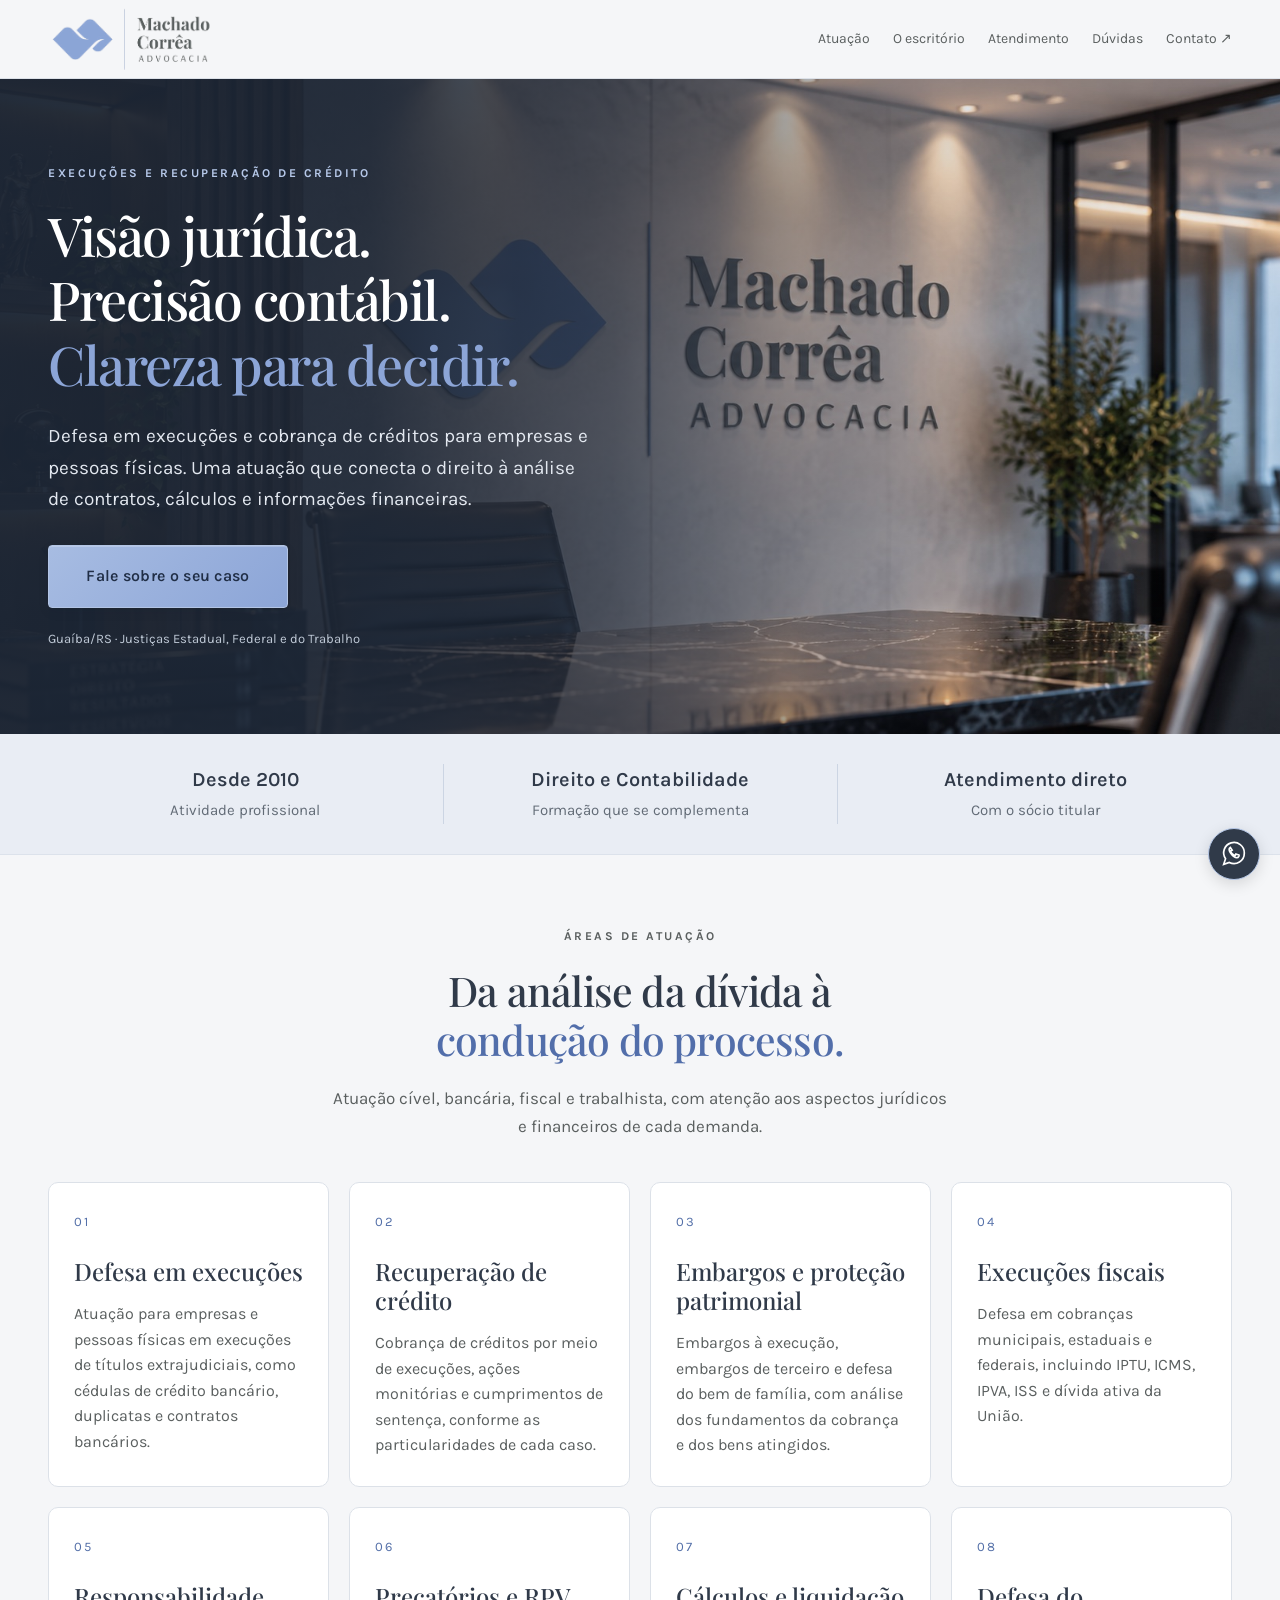
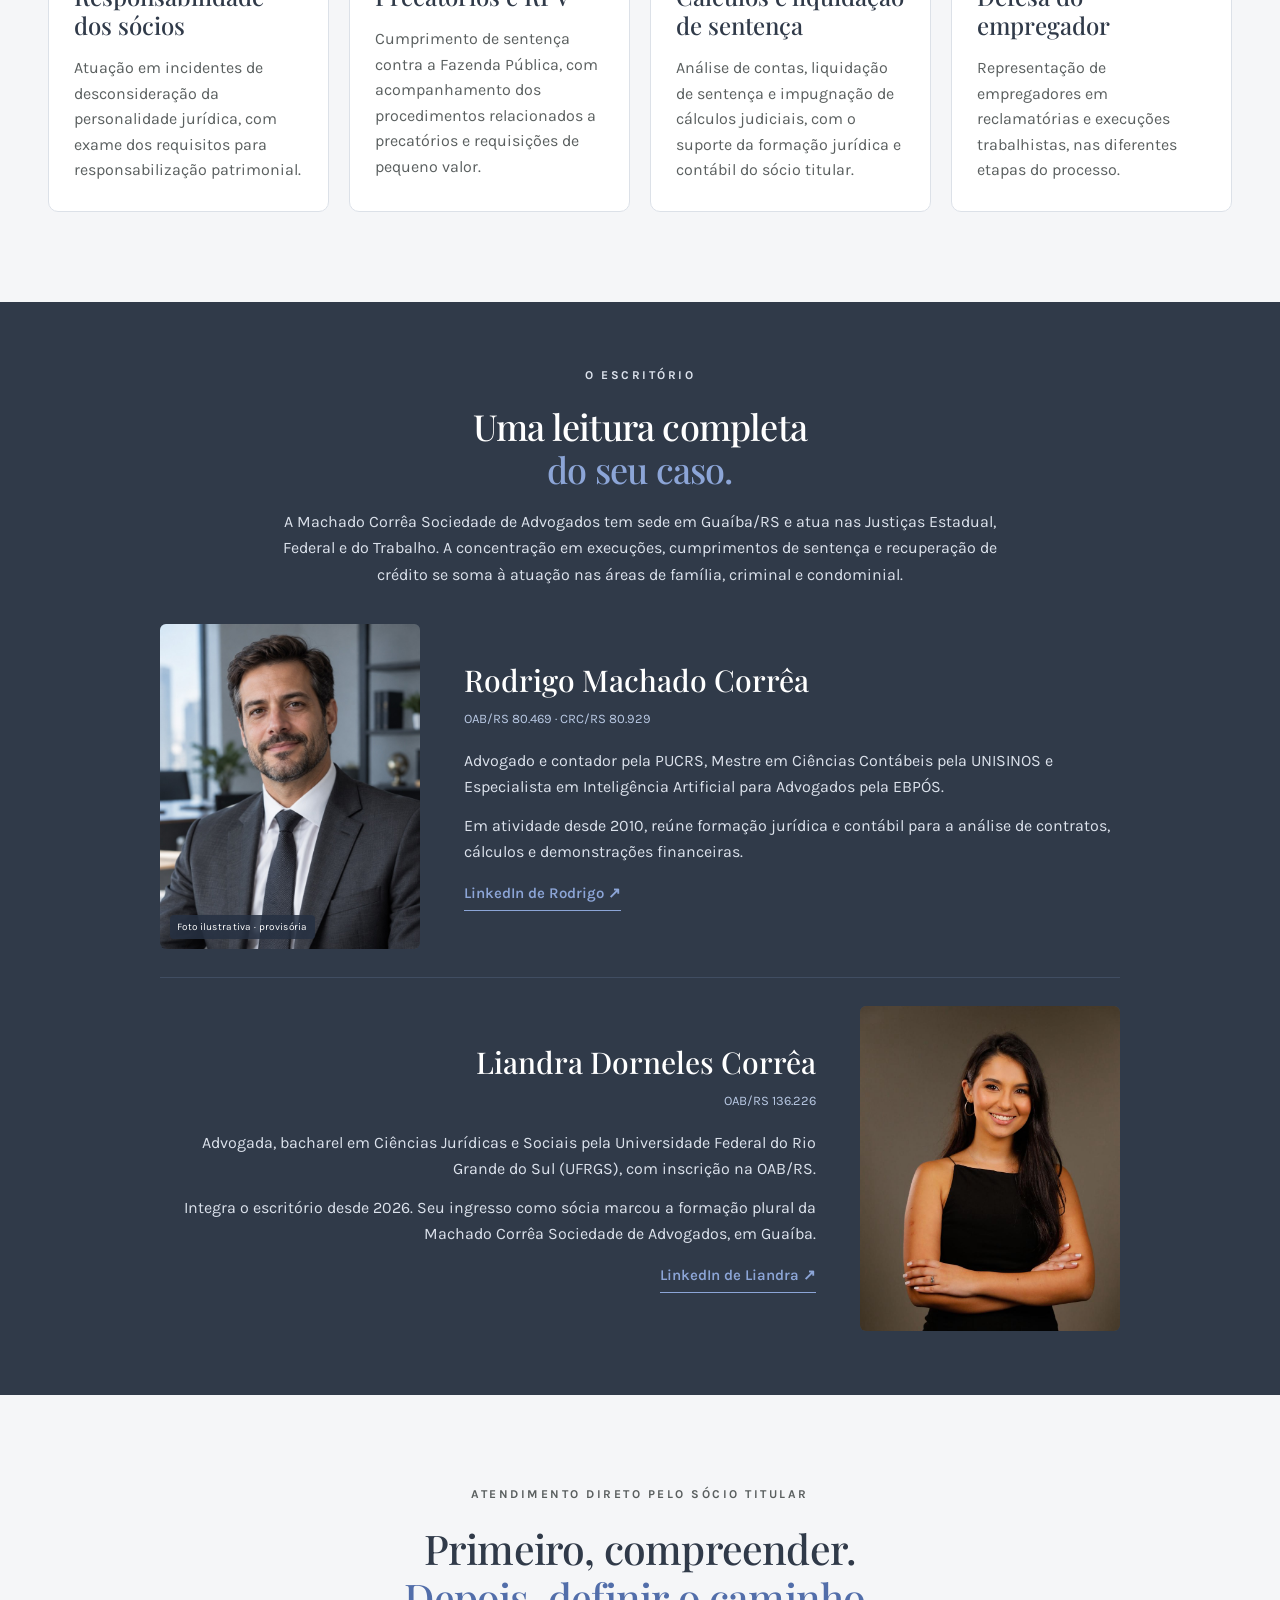
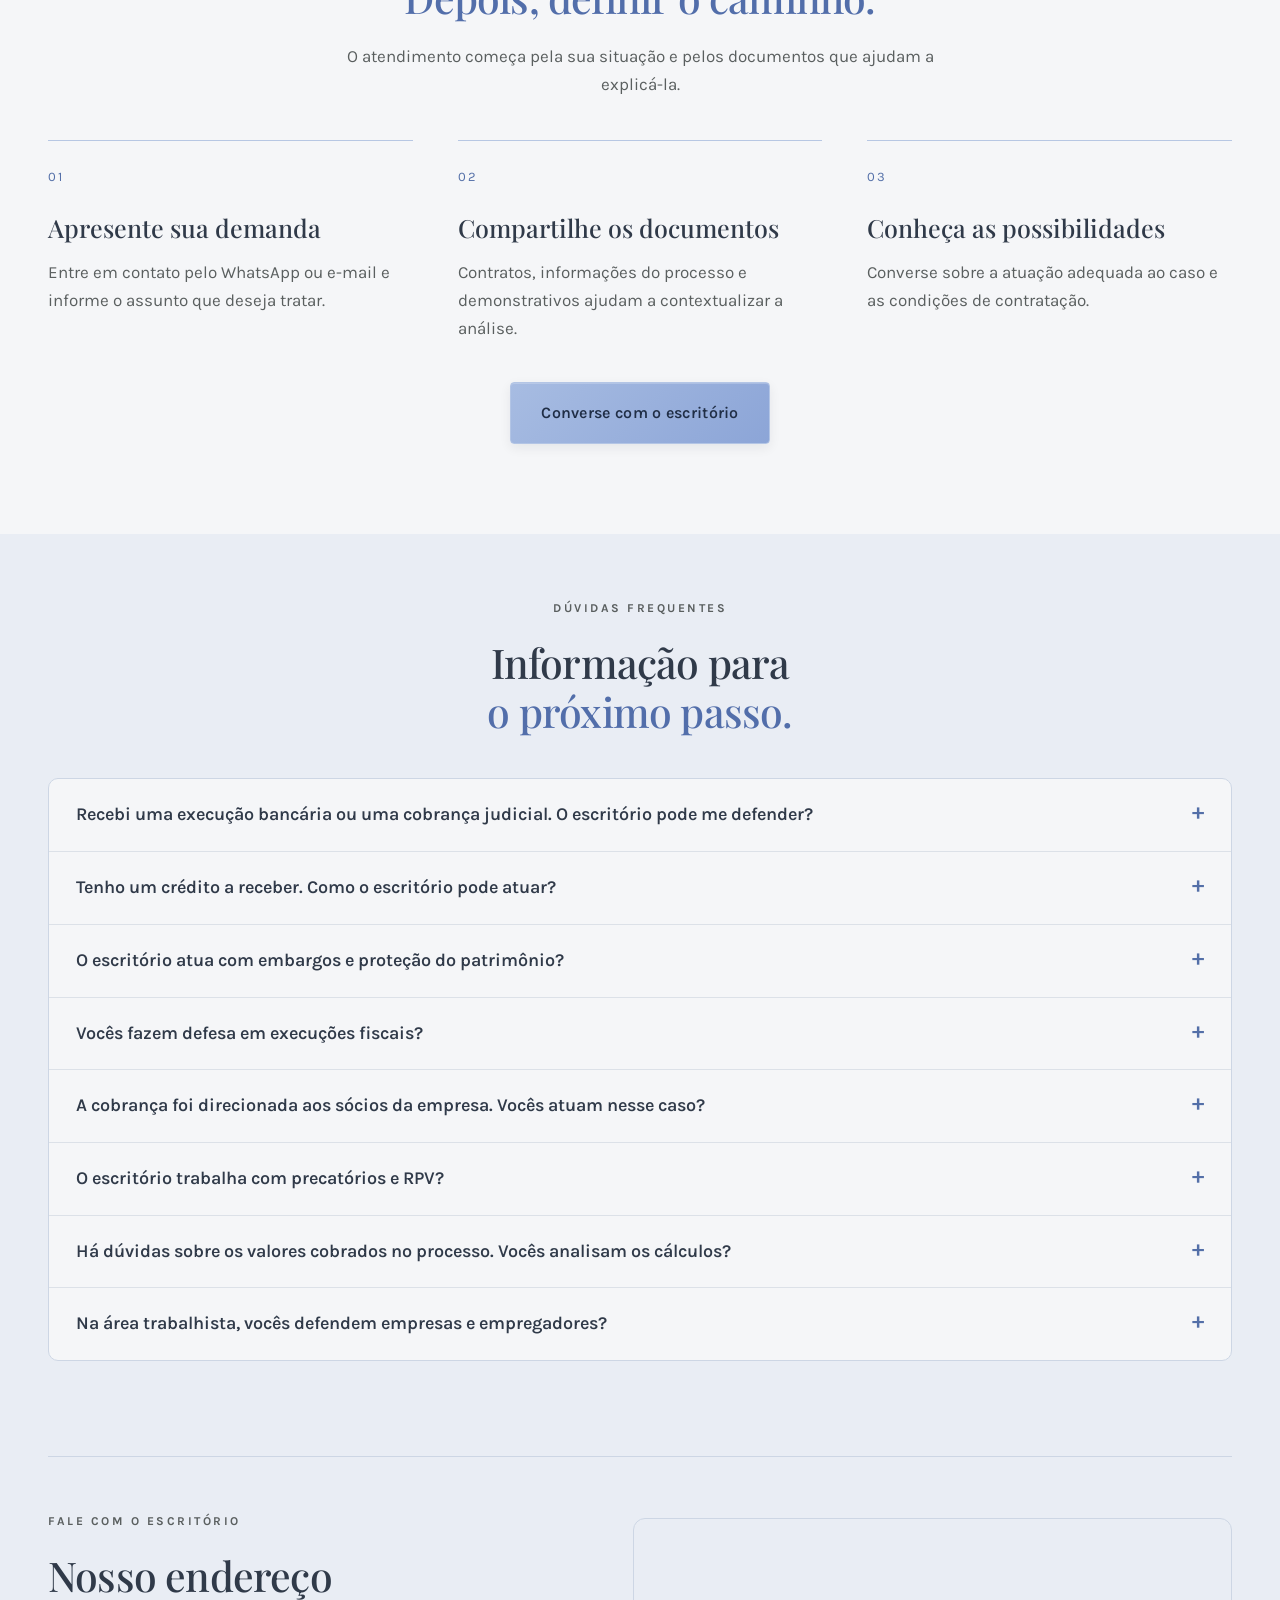
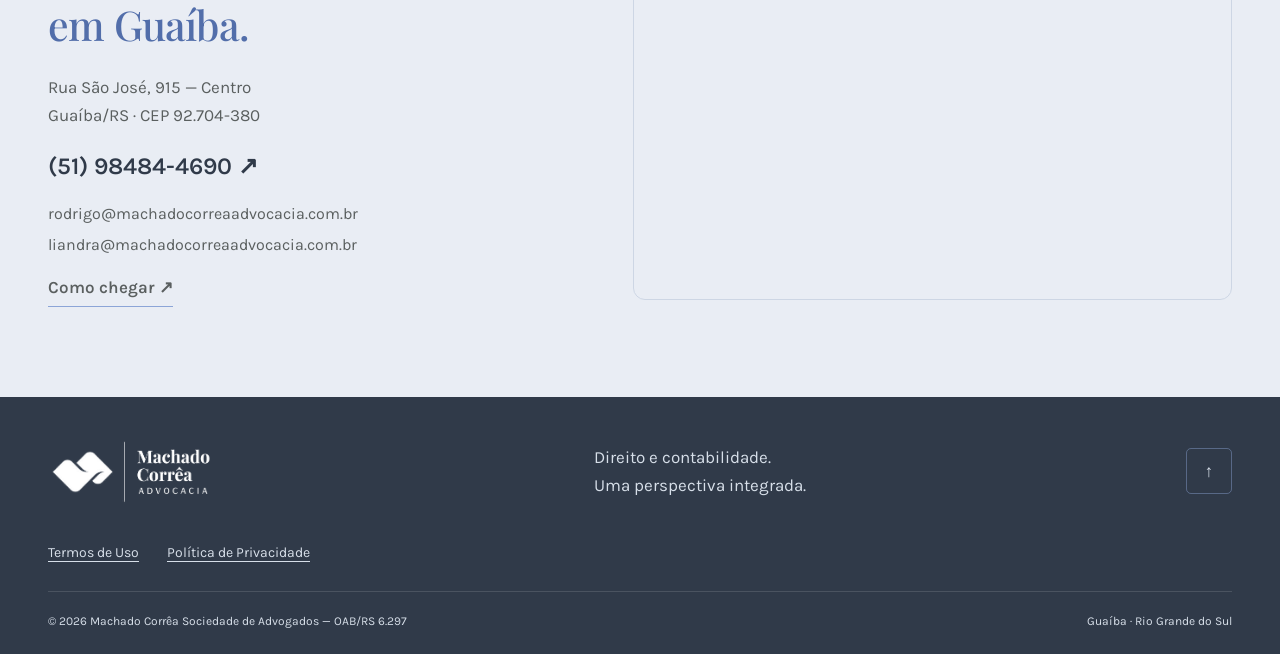
==== commit 44c4a77d: "Adiciona termos de uso e política de privacidade" ====
--- a/index.html
+++ b/index.html
@@ -1 +1 @@
-<!doctype html><html lang="pt-BR"><head><meta charset="utf-8"><meta name="viewport" content="width=device-width,initial-scale=1"><title>Machado Corrêa Advogados | Execuções e Recuperação de Crédito</title><meta name="description" content="Machado Corrêa Advogados em Guaíba/RS. Atuação em execuções, recuperação de crédito e defesa patrimonial, com formação jurídica e contábil."><meta name="theme-color" content="#303a49"><link rel="stylesheet" href="styles.css?v=mc2"><script src="app.js" defer></script><link rel="icon" type="image/svg+xml" href="assets/favicon.svg"></head><body><a class="skip" href="#conteudo">Ir para o conteúdo</a><header><div class="wrap navigation"><a href="#inicio" class="wordmark"><img src="assets/logo-machado-correa.png" alt="Machado Corrêa Advocacia" width="766" height="319"></a><button class="menu-toggle" aria-label="Abrir menu" aria-controls="navigation" aria-expanded="false">☰</button><nav id="navigation"><a href="#atuacao">Atuação</a><a href="#escritorio">O escritório</a><a href="#atendimento">Atendimento</a><a href="#duvidas">Dúvidas</a><a href="#localizacao">Contato ↗</a></nav></div></header><main id="conteudo"><section class="hero" id="inicio"><div class="wrap hero-grid"><div><p class="eyebrow">EXECUÇÕES E RECUPERAÇÃO DE CRÉDITO</p><h1>Visão jurídica.<br>Precisão contábil.<br><em>Clareza para decidir.</em></h1><p class="lead">Defesa em execuções e cobrança de créditos para empresas e pessoas físicas. Uma atuação que conecta o direito à análise de contratos, cálculos e informações financeiras.</p><a class="button" href="https://wa.me/5551984844690" target="_blank" rel="noopener noreferrer">Fale sobre o seu caso</a><p class="hero-note">Guaíba/RS · Justiças Estadual, Federal e do Trabalho</p></div></div></section><section class="credentials" aria-label="Diferenciais do escritório"><div class="wrap"><article><h2>Desde 2010</h2><p>Atividade profissional</p></article><article><h2>Direito e Contabilidade</h2><p>Formação que se complementa</p></article><article><h2>Atendimento direto</h2><p>Com o sócio titular</p></article></div></section><section class="section" id="atuacao"><div class="wrap"><div class="section-heading"><p class="eyebrow">ÁREAS DE ATUAÇÃO</p><h2>Da análise da dívida à<br><em>condução do processo.</em></h2><p>Atuação cível, bancária, fiscal e trabalhista, com atenção aos aspectos jurídicos e financeiros de cada demanda.</p></div><div class="service-grid"><article class="service-card"><span class="number">01</span><h3>Defesa em execuções</h3><p>Atuação para empresas e pessoas físicas em execuções de títulos extrajudiciais, como cédulas de crédito bancário, duplicatas e contratos bancários.</p></article><article class="service-card"><span class="number">02</span><h3>Recuperação de crédito</h3><p>Cobrança de créditos por meio de execuções, ações monitórias e cumprimentos de sentença, conforme as particularidades de cada caso.</p></article><article class="service-card"><span class="number">03</span><h3>Embargos e proteção patrimonial</h3><p>Embargos à execução, embargos de terceiro e defesa do bem de família, com análise dos fundamentos da cobrança e dos bens atingidos.</p></article><article class="service-card"><span class="number">04</span><h3>Execuções fiscais</h3><p>Defesa em cobranças municipais, estaduais e federais, incluindo IPTU, ICMS, IPVA, ISS e dívida ativa da União.</p></article><article class="service-card"><span class="number">05</span><h3>Responsabilidade dos sócios</h3><p>Atuação em incidentes de desconsideração da personalidade jurídica, com exame dos requisitos para responsabilização patrimonial.</p></article><article class="service-card"><span class="number">06</span><h3>Precatórios e RPV</h3><p>Cumprimento de sentença contra a Fazenda Pública, com acompanhamento dos procedimentos relacionados a precatórios e requisições de pequeno valor.</p></article><article class="service-card"><span class="number">07</span><h3>Cálculos e liquidação de sentença</h3><p>Análise de contas, liquidação de sentença e impugnação de cálculos judiciais, com o suporte da formação jurídica e contábil do sócio titular.</p></article><article class="service-card"><span class="number">08</span><h3>Defesa do empregador</h3><p>Representação de empregadores em reclamatórias e execuções trabalhistas, nas diferentes etapas do processo.</p></article></div></div></section><section class="section about" id="escritorio"><div class="wrap"><div class="about-heading"><p class="eyebrow">O ESCRITÓRIO</p><h2>Uma leitura completa<br><em>do seu caso.</em></h2><p>A Machado Corrêa Sociedade de Advogados tem sede em Guaíba/RS e atua nas Justiças Estadual, Federal e do Trabalho. A concentração em execuções, cumprimentos de sentença e recuperação de crédito se soma à atuação nas áreas de família, criminal e condominial.</p></div><div class="team"><article class="person-card"><figure class="person-photo"><img src="assets/retrato-provisorio-rodrigo.jpg" alt="Retrato ilustrativo provisório, a substituir pela foto de Rodrigo Machado Corrêa" loading="lazy" width="720" height="900"><figcaption>Foto ilustrativa · provisória</figcaption></figure><div class="person-content"><h3>Rodrigo Machado Corrêa</h3><p class="registration">OAB/RS 80.469 · CRC/RS 80.929</p><div class="person-bio"><p>Advogado e contador pela PUCRS, Mestre em Ciências Contábeis pela UNISINOS e Especialista em Inteligência Artificial para Advogados pela EBPÓS.</p><p>Em atividade desde 2010, reúne formação jurídica e contábil para a análise de contratos, cálculos e demonstrações financeiras.</p></div><a class="text-link" href="https://www.linkedin.com/in/rodrigo-machado-corrêa-842067146" target="_blank" rel="noopener noreferrer">LinkedIn de Rodrigo ↗</a></div></article><article class="person-card"><figure class="person-photo"><img src="assets/liandra-dorneles-correa.jpg" style="object-position:center 18%" alt="Liandra Dorneles Corrêa" loading="lazy" width="853" height="1280"></figure><div class="person-content"><h3>Liandra Dorneles Corrêa</h3><p class="registration">OAB/RS 136.226</p><div class="person-bio"><p>Advogada, bacharel em Ciências Jurídicas e Sociais pela Universidade Federal do Rio Grande do Sul (UFRGS), com inscrição na OAB/RS.</p><p>Integra o escritório desde 2026. Seu ingresso como sócia marcou a formação plural da Machado Corrêa Sociedade de Advogados, em Guaíba.</p></div><a class="text-link" href="https://www.linkedin.com/in/liandra-dorneles-corrêa-34b841270" target="_blank" rel="noopener noreferrer">LinkedIn de Liandra ↗</a></div></article></div></div></section><section class="section" id="atendimento"><div class="wrap"><div class="section-heading"><p class="eyebrow">ATENDIMENTO DIRETO PELO SÓCIO TITULAR</p><h2>Primeiro, compreender.<br><em>Depois, definir o caminho.</em></h2><p>O atendimento começa pela sua situação e pelos documentos que ajudam a explicá-la.</p></div><div class="steps"><article><span class="number">01</span><h3>Apresente sua demanda</h3><p>Entre em contato pelo WhatsApp ou e-mail e informe o assunto que deseja tratar.</p></article><article><span class="number">02</span><h3>Compartilhe os documentos</h3><p>Contratos, informações do processo e demonstrativos ajudam a contextualizar a análise.</p></article><article><span class="number">03</span><h3>Conheça as possibilidades</h3><p>Converse sobre a atuação adequada ao caso e as condições de contratação.</p></article></div><div class="center-cta"><a class="button" href="https://wa.me/5551984844690" target="_blank" rel="noopener noreferrer">Converse com o escritório</a></div></div></section><section class="section faq" id="duvidas"><div class="wrap"><div class="section-heading"><p class="eyebrow">DÚVIDAS FREQUENTES</p><h2>Informação para<br><em>o próximo passo.</em></h2></div><div class="faq-list"><details><summary>Recebi uma execução bancária ou uma cobrança judicial. O escritório pode me defender?</summary><p>Sim. O escritório atua na defesa de empresas e pessoas físicas em execuções de títulos extrajudiciais, como cédulas de crédito bancário, duplicatas e contratos bancários. A análise começa pela citação, pelos documentos da dívida e pelas informações do processo.</p></details><details><summary>Tenho um crédito a receber. Como o escritório pode atuar?</summary><p>A atuação abrange execuções, ações monitórias e cumprimentos de sentença. O escritório examina os documentos que comprovam o crédito e as características da cobrança para definir a medida adequada ao caso.</p></details><details><summary>O escritório atua com embargos e proteção do patrimônio?</summary><p>Sim. A atuação inclui embargos à execução, embargos de terceiro e questões relacionadas à proteção do bem de família. O escritório analisa os bens envolvidos, os documentos e a situação processual para avaliar as medidas cabíveis.</p></details><details><summary>Vocês fazem defesa em execuções fiscais?</summary><p>Sim. O escritório atua em execuções fiscais municipais, estaduais e federais, incluindo cobranças de IPTU, ICMS, IPVA, ISS e dívida ativa da União. Para a análise, são examinados os documentos da cobrança e do processo.</p></details><details><summary>A cobrança foi direcionada aos sócios da empresa. Vocês atuam nesse caso?</summary><p>Sim. O escritório atua em incidentes de desconsideração da personalidade jurídica, examinando os fundamentos do pedido, os documentos e a situação da empresa e dos sócios envolvidos.</p></details><details><summary>O escritório trabalha com precatórios e RPV?</summary><p>Sim. A atuação inclui cumprimento de sentença contra a Fazenda Pública, com demandas relacionadas a precatórios e requisições de pequeno valor (RPV). A análise considera a decisão judicial e a fase em que o processo se encontra.</p></details><details><summary>Há dúvidas sobre os valores cobrados no processo. Vocês analisam os cálculos?</summary><p>Sim. O escritório atua em liquidação de sentença e impugnação de cálculos judiciais. A formação jurídica e contábil do sócio titular contribui para o exame de contratos, demonstrativos e critérios utilizados nas contas.</p></details><details><summary>Na área trabalhista, vocês defendem empresas e empregadores?</summary><p>Sim. A atuação trabalhista é voltada à defesa do empregador em reclamatórias e execuções. O atendimento considera os documentos da relação de trabalho, os pedidos apresentados e, quando houver, os cálculos do processo.</p></details></div></div></section><section class="section location" id="localizacao"><div class="wrap location-grid"><div><p class="eyebrow">FALE COM O ESCRITÓRIO</p><h2>Nosso endereço<br><em>em Guaíba.</em></h2><address>Rua São José, 915 — Centro<br>Guaíba/RS · CEP 92.704-380</address><a class="phone" href="https://wa.me/5551984844690" target="_blank" rel="noopener noreferrer">(51) 98484-4690 ↗</a><div class="emails"><a href="mailto:rodrigo@machadocorreaadvocacia.com.br">rodrigo@machadocorreaadvocacia.com.br</a><a href="mailto:liandra@machadocorreaadvocacia.com.br">liandra@machadocorreaadvocacia.com.br</a></div><a class="text-link" target="_blank" rel="noopener noreferrer" href="https://www.google.com/maps/dir/?api=1&amp;destination=Rua%20S%C3%A3o%20Jos%C3%A9%2C%20915%2C%20Centro%2C%20Gua%C3%ADba%2C%20RS%2C%2092704-380">Como chegar ↗</a></div><div class="map"><iframe title="Mapa do endereço: Rua São José, 915, Guaíba" loading="lazy" referrerpolicy="no-referrer-when-downgrade" src="https://maps.google.com/maps?q=Rua%20S%C3%A3o%20Jos%C3%A9%2C%20915%2C%20Centro%2C%20Gua%C3%ADba%2C%20RS%2C%2092704-380&amp;z=16&amp;output=embed"></iframe></div></div></section></main><footer><div class="wrap"><div class="footer-top"><a class="wordmark" href="#inicio"><img src="assets/logo-machado-correa-branco.png" alt="Machado Corrêa Advocacia" width="766" height="319"></a><p>Direito e contabilidade.<br>Uma perspectiva integrada.</p><a href="#inicio" aria-label="Voltar ao início">↑</a></div><div class="footer-bottom"><p>© <span id="year">2026</span> Machado Corrêa Sociedade de Advogados — OAB/RS 6.297</p><p>Guaíba · Rio Grande do Sul</p></div></div></footer><a class="floating-contact" href="https://wa.me/5551984844690" target="_blank" rel="noopener noreferrer" aria-label="Conversar pelo WhatsApp"><svg viewBox="0 0 32 32" fill="none" stroke="currentColor" stroke-width="1.8" aria-hidden="true"><path d="M27 15a11 11 0 0 1-16 10l-6 2 2-6A11 11 0 1 1 27 15Z"/><path d="M12 9c-4 2 3 11 7 11 2 0 3-3 2-3l-3-1-1 2c-2-1-4-3-5-5l2-1Z"/></svg></a></body></html>+<!doctype html><html lang="pt-BR"><head><meta charset="utf-8"><meta name="viewport" content="width=device-width,initial-scale=1"><title>Machado Corrêa Advogados | Execuções e Recuperação de Crédito</title><meta name="description" content="Machado Corrêa Advogados em Guaíba/RS. Atuação em execuções, recuperação de crédito e defesa patrimonial, com formação jurídica e contábil."><meta name="theme-color" content="#303a49"><link rel="stylesheet" href="styles.css?v=mc3"><script src="app.js" defer></script><link rel="icon" type="image/svg+xml" href="assets/favicon.svg"></head><body><a class="skip" href="#conteudo">Ir para o conteúdo</a><header><div class="wrap navigation"><a href="#inicio" class="wordmark"><img src="assets/logo-machado-correa.png" alt="Machado Corrêa Advocacia" width="766" height="319"></a><button class="menu-toggle" aria-label="Abrir menu" aria-controls="navigation" aria-expanded="false">☰</button><nav id="navigation"><a href="#atuacao">Atuação</a><a href="#escritorio">O escritório</a><a href="#atendimento">Atendimento</a><a href="#duvidas">Dúvidas</a><a href="#localizacao">Contato ↗</a></nav></div></header><main id="conteudo"><section class="hero" id="inicio"><div class="wrap hero-grid"><div><p class="eyebrow">EXECUÇÕES E RECUPERAÇÃO DE CRÉDITO</p><h1>Visão jurídica.<br>Precisão contábil.<br><em>Clareza para decidir.</em></h1><p class="lead">Defesa em execuções e cobrança de créditos para empresas e pessoas físicas. Uma atuação que conecta o direito à análise de contratos, cálculos e informações financeiras.</p><a class="button" href="https://wa.me/5551984844690" target="_blank" rel="noopener noreferrer">Fale sobre o seu caso</a><p class="hero-note">Guaíba/RS · Justiças Estadual, Federal e do Trabalho</p></div></div></section><section class="credentials" aria-label="Diferenciais do escritório"><div class="wrap"><article><h2>Desde 2010</h2><p>Atividade profissional</p></article><article><h2>Direito e Contabilidade</h2><p>Formação que se complementa</p></article><article><h2>Atendimento direto</h2><p>Com o sócio titular</p></article></div></section><section class="section" id="atuacao"><div class="wrap"><div class="section-heading"><p class="eyebrow">ÁREAS DE ATUAÇÃO</p><h2>Da análise da dívida à<br><em>condução do processo.</em></h2><p>Atuação cível, bancária, fiscal e trabalhista, com atenção aos aspectos jurídicos e financeiros de cada demanda.</p></div><div class="service-grid"><article class="service-card"><span class="number">01</span><h3>Defesa em execuções</h3><p>Atuação para empresas e pessoas físicas em execuções de títulos extrajudiciais, como cédulas de crédito bancário, duplicatas e contratos bancários.</p></article><article class="service-card"><span class="number">02</span><h3>Recuperação de crédito</h3><p>Cobrança de créditos por meio de execuções, ações monitórias e cumprimentos de sentença, conforme as particularidades de cada caso.</p></article><article class="service-card"><span class="number">03</span><h3>Embargos e proteção patrimonial</h3><p>Embargos à execução, embargos de terceiro e defesa do bem de família, com análise dos fundamentos da cobrança e dos bens atingidos.</p></article><article class="service-card"><span class="number">04</span><h3>Execuções fiscais</h3><p>Defesa em cobranças municipais, estaduais e federais, incluindo IPTU, ICMS, IPVA, ISS e dívida ativa da União.</p></article><article class="service-card"><span class="number">05</span><h3>Responsabilidade dos sócios</h3><p>Atuação em incidentes de desconsideração da personalidade jurídica, com exame dos requisitos para responsabilização patrimonial.</p></article><article class="service-card"><span class="number">06</span><h3>Precatórios e RPV</h3><p>Cumprimento de sentença contra a Fazenda Pública, com acompanhamento dos procedimentos relacionados a precatórios e requisições de pequeno valor.</p></article><article class="service-card"><span class="number">07</span><h3>Cálculos e liquidação de sentença</h3><p>Análise de contas, liquidação de sentença e impugnação de cálculos judiciais, com o suporte da formação jurídica e contábil do sócio titular.</p></article><article class="service-card"><span class="number">08</span><h3>Defesa do empregador</h3><p>Representação de empregadores em reclamatórias e execuções trabalhistas, nas diferentes etapas do processo.</p></article></div></div></section><section class="section about" id="escritorio"><div class="wrap"><div class="about-heading"><p class="eyebrow">O ESCRITÓRIO</p><h2>Uma leitura completa<br><em>do seu caso.</em></h2><p>A Machado Corrêa Sociedade de Advogados tem sede em Guaíba/RS e atua nas Justiças Estadual, Federal e do Trabalho. A concentração em execuções, cumprimentos de sentença e recuperação de crédito se soma à atuação nas áreas de família, criminal e condominial.</p></div><div class="team"><article class="person-card"><figure class="person-photo"><img src="assets/retrato-provisorio-rodrigo.jpg" alt="Retrato ilustrativo provisório, a substituir pela foto de Rodrigo Machado Corrêa" loading="lazy" width="720" height="900"><figcaption>Foto ilustrativa · provisória</figcaption></figure><div class="person-content"><h3>Rodrigo Machado Corrêa</h3><p class="registration">OAB/RS 80.469 · CRC/RS 80.929</p><div class="person-bio"><p>Advogado e contador pela PUCRS, Mestre em Ciências Contábeis pela UNISINOS e Especialista em Inteligência Artificial para Advogados pela EBPÓS.</p><p>Em atividade desde 2010, reúne formação jurídica e contábil para a análise de contratos, cálculos e demonstrações financeiras.</p></div><a class="text-link" href="https://www.linkedin.com/in/rodrigo-machado-corrêa-842067146" target="_blank" rel="noopener noreferrer">LinkedIn de Rodrigo ↗</a></div></article><article class="person-card"><figure class="person-photo"><img src="assets/liandra-dorneles-correa.jpg" style="object-position:center 18%" alt="Liandra Dorneles Corrêa" loading="lazy" width="853" height="1280"></figure><div class="person-content"><h3>Liandra Dorneles Corrêa</h3><p class="registration">OAB/RS 136.226</p><div class="person-bio"><p>Advogada, bacharel em Ciências Jurídicas e Sociais pela Universidade Federal do Rio Grande do Sul (UFRGS), com inscrição na OAB/RS.</p><p>Integra o escritório desde 2026. Seu ingresso como sócia marcou a formação plural da Machado Corrêa Sociedade de Advogados, em Guaíba.</p></div><a class="text-link" href="https://www.linkedin.com/in/liandra-dorneles-corrêa-34b841270" target="_blank" rel="noopener noreferrer">LinkedIn de Liandra ↗</a></div></article></div></div></section><section class="section" id="atendimento"><div class="wrap"><div class="section-heading"><p class="eyebrow">ATENDIMENTO DIRETO PELO SÓCIO TITULAR</p><h2>Primeiro, compreender.<br><em>Depois, definir o caminho.</em></h2><p>O atendimento começa pela sua situação e pelos documentos que ajudam a explicá-la.</p></div><div class="steps"><article><span class="number">01</span><h3>Apresente sua demanda</h3><p>Entre em contato pelo WhatsApp ou e-mail e informe o assunto que deseja tratar.</p></article><article><span class="number">02</span><h3>Compartilhe os documentos</h3><p>Contratos, informações do processo e demonstrativos ajudam a contextualizar a análise.</p></article><article><span class="number">03</span><h3>Conheça as possibilidades</h3><p>Converse sobre a atuação adequada ao caso e as condições de contratação.</p></article></div><div class="center-cta"><a class="button" href="https://wa.me/5551984844690" target="_blank" rel="noopener noreferrer">Converse com o escritório</a></div></div></section><section class="section faq" id="duvidas"><div class="wrap"><div class="section-heading"><p class="eyebrow">DÚVIDAS FREQUENTES</p><h2>Informação para<br><em>o próximo passo.</em></h2></div><div class="faq-list"><details><summary>Recebi uma execução bancária ou uma cobrança judicial. O escritório pode me defender?</summary><p>Sim. O escritório atua na defesa de empresas e pessoas físicas em execuções de títulos extrajudiciais, como cédulas de crédito bancário, duplicatas e contratos bancários. A análise começa pela citação, pelos documentos da dívida e pelas informações do processo.</p></details><details><summary>Tenho um crédito a receber. Como o escritório pode atuar?</summary><p>A atuação abrange execuções, ações monitórias e cumprimentos de sentença. O escritório examina os documentos que comprovam o crédito e as características da cobrança para definir a medida adequada ao caso.</p></details><details><summary>O escritório atua com embargos e proteção do patrimônio?</summary><p>Sim. A atuação inclui embargos à execução, embargos de terceiro e questões relacionadas à proteção do bem de família. O escritório analisa os bens envolvidos, os documentos e a situação processual para avaliar as medidas cabíveis.</p></details><details><summary>Vocês fazem defesa em execuções fiscais?</summary><p>Sim. O escritório atua em execuções fiscais municipais, estaduais e federais, incluindo cobranças de IPTU, ICMS, IPVA, ISS e dívida ativa da União. Para a análise, são examinados os documentos da cobrança e do processo.</p></details><details><summary>A cobrança foi direcionada aos sócios da empresa. Vocês atuam nesse caso?</summary><p>Sim. O escritório atua em incidentes de desconsideração da personalidade jurídica, examinando os fundamentos do pedido, os documentos e a situação da empresa e dos sócios envolvidos.</p></details><details><summary>O escritório trabalha com precatórios e RPV?</summary><p>Sim. A atuação inclui cumprimento de sentença contra a Fazenda Pública, com demandas relacionadas a precatórios e requisições de pequeno valor (RPV). A análise considera a decisão judicial e a fase em que o processo se encontra.</p></details><details><summary>Há dúvidas sobre os valores cobrados no processo. Vocês analisam os cálculos?</summary><p>Sim. O escritório atua em liquidação de sentença e impugnação de cálculos judiciais. A formação jurídica e contábil do sócio titular contribui para o exame de contratos, demonstrativos e critérios utilizados nas contas.</p></details><details><summary>Na área trabalhista, vocês defendem empresas e empregadores?</summary><p>Sim. A atuação trabalhista é voltada à defesa do empregador em reclamatórias e execuções. O atendimento considera os documentos da relação de trabalho, os pedidos apresentados e, quando houver, os cálculos do processo.</p></details></div></div></section><section class="section location" id="localizacao"><div class="wrap location-grid"><div><p class="eyebrow">FALE COM O ESCRITÓRIO</p><h2>Nosso endereço<br><em>em Guaíba.</em></h2><address>Rua São José, 915 — Centro<br>Guaíba/RS · CEP 92.704-380</address><a class="phone" href="https://wa.me/5551984844690" target="_blank" rel="noopener noreferrer">(51) 98484-4690 ↗</a><div class="emails"><a href="mailto:rodrigo@machadocorreaadvocacia.com.br">rodrigo@machadocorreaadvocacia.com.br</a><a href="mailto:liandra@machadocorreaadvocacia.com.br">liandra@machadocorreaadvocacia.com.br</a></div><a class="text-link" target="_blank" rel="noopener noreferrer" href="https://www.google.com/maps/dir/?api=1&amp;destination=Rua%20S%C3%A3o%20Jos%C3%A9%2C%20915%2C%20Centro%2C%20Gua%C3%ADba%2C%20RS%2C%2092704-380">Como chegar ↗</a></div><div class="map"><iframe title="Mapa do endereço: Rua São José, 915, Guaíba" loading="lazy" referrerpolicy="no-referrer-when-downgrade" src="https://maps.google.com/maps?q=Rua%20S%C3%A3o%20Jos%C3%A9%2C%20915%2C%20Centro%2C%20Gua%C3%ADba%2C%20RS%2C%2092704-380&amp;z=16&amp;output=embed"></iframe></div></div></section></main><footer><div class="wrap"><div class="footer-top"><a class="wordmark" href="#inicio"><img src="assets/logo-machado-correa-branco.png" alt="Machado Corrêa Advocacia" width="766" height="319"></a><p>Direito e contabilidade.<br>Uma perspectiva integrada.</p><a href="#inicio" aria-label="Voltar ao início">↑</a></div><div class="footer-legal" role="navigation" aria-label="Informações legais"><a href="termos-de-uso.html">Termos de Uso</a><a href="politica-de-privacidade.html">Política de Privacidade</a></div><div class="footer-bottom"><p>© <span id="year">2026</span> Machado Corrêa Sociedade de Advogados — OAB/RS 6.297</p><p>Guaíba · Rio Grande do Sul</p></div></div></footer><a class="floating-contact" href="https://wa.me/5551984844690" target="_blank" rel="noopener noreferrer" aria-label="Conversar pelo WhatsApp"><svg viewBox="0 0 32 32" fill="none" stroke="currentColor" stroke-width="1.8" aria-hidden="true"><path d="M27 15a11 11 0 0 1-16 10l-6 2 2-6A11 11 0 1 1 27 15Z"/><path d="M12 9c-4 2 3 11 7 11 2 0 3-3 2-3l-3-1-1 2c-2-1-4-3-5-5l2-1Z"/></svg></a></body></html>
--- a/styles.css
+++ b/styles.css
@@ -80,3 +80,53 @@
 #escritorio .team .registration{margin:12px 0 18px}
 #escritorio .person-bio{font-size:16px;line-height:1.65}
 }
+
+/* Ajuste de escala e alinhamento da composição editorial. */
+#escritorio{padding:64px 0}
+#escritorio .about-heading{max-width:740px}
+#escritorio .about-heading h2{font-size:36px;line-height:1.2}
+#escritorio .about-heading>p:last-child{font-size:16px;line-height:1.65;margin-top:18px}
+#escritorio .team{max-width:960px;margin-top:36px}
+#escritorio .team .person-card{grid-template-columns:260px minmax(0,1fr);column-gap:44px}
+#escritorio .team .person-card+.person-card{grid-template-columns:minmax(0,1fr) 260px;margin-top:28px;padding-top:28px}
+#escritorio .person-photo{width:260px;aspect-ratio:4/5}
+#escritorio .team h3{font-size:30px;margin:0;line-height:1.2}
+#escritorio .team .registration{font-size:13px;margin:10px 0 18px}
+#escritorio .person-bio{font-size:16px;line-height:1.65}
+#escritorio .team .person-bio p{margin-bottom:12px}
+#escritorio .person-content .text-link{font-size:15px;margin-top:4px}
+#escritorio .person-card:nth-child(even) .person-content{text-align:right}
+@media(max-width:900px) and (min-width:761px){
+#escritorio .team .person-card{grid-template-columns:220px minmax(0,1fr);column-gap:30px}
+#escritorio .team .person-card+.person-card{grid-template-columns:minmax(0,1fr) 220px}
+#escritorio .person-photo{width:220px}
+#escritorio .team h3{font-size:27px}
+}
+@media(max-width:760px){
+#escritorio{padding:46px 0}
+#escritorio .about-heading h2{font-size:32px}
+#escritorio .team{margin-top:28px}
+#escritorio .team .person-card,#escritorio .team .person-card+.person-card{grid-template-columns:minmax(0,1fr);gap:20px}
+#escritorio .person-photo,#escritorio .person-card:nth-child(even) .person-photo{width:min(100%,230px)}
+#escritorio .person-card:nth-child(even) .person-content{text-align:left}
+#escritorio .team h3{font-size:27px}
+}
+
+/* Páginas institucionais e links legais do rodapé. */
+.footer-legal{display:flex;flex-wrap:wrap;gap:10px 28px;padding:0 0 22px;font-size:14px}
+.footer-legal a{padding:5px 0;text-decoration:underline;text-underline-offset:4px}
+.footer-legal a:hover,.footer-legal a[aria-current="page"]{color:#b6c8e9}
+.legal-page{padding:48px 0 80px}
+.legal-wrap{max-width:860px}
+.legal-back{display:inline-block;color:var(--dark);font-weight:600;padding:8px 0;margin-bottom:32px}
+.legal-back:hover{text-decoration:underline;text-underline-offset:4px}
+.legal-heading{padding-bottom:32px;border-bottom:1px solid var(--line);margin-bottom:36px}
+.legal-heading h1{font-size:clamp(36px,4.5vw,54px);letter-spacing:-1px;overflow-wrap:anywhere}
+.legal-intro{margin-top:20px;font-size:19px}
+.legal-date{margin-top:16px;font-size:14px}
+.legal-content section+section{margin-top:32px}
+.legal-content h2{font-size:26px;letter-spacing:-.3px;margin-bottom:16px;line-height:1.3}
+.legal-content p+p{margin-top:14px}
+.legal-content a{color:#405c93;text-decoration:underline;text-underline-offset:3px;overflow-wrap:anywhere}
+.legal-content a:hover{color:var(--dark)}
+@media(max-width:760px){.legal-page{padding:24px 0 52px}.legal-back{margin-bottom:24px}.legal-heading{margin-bottom:28px;padding-bottom:26px}.legal-intro{font-size:17px}.legal-content h2{font-size:24px}.footer-legal{gap:8px 22px}}
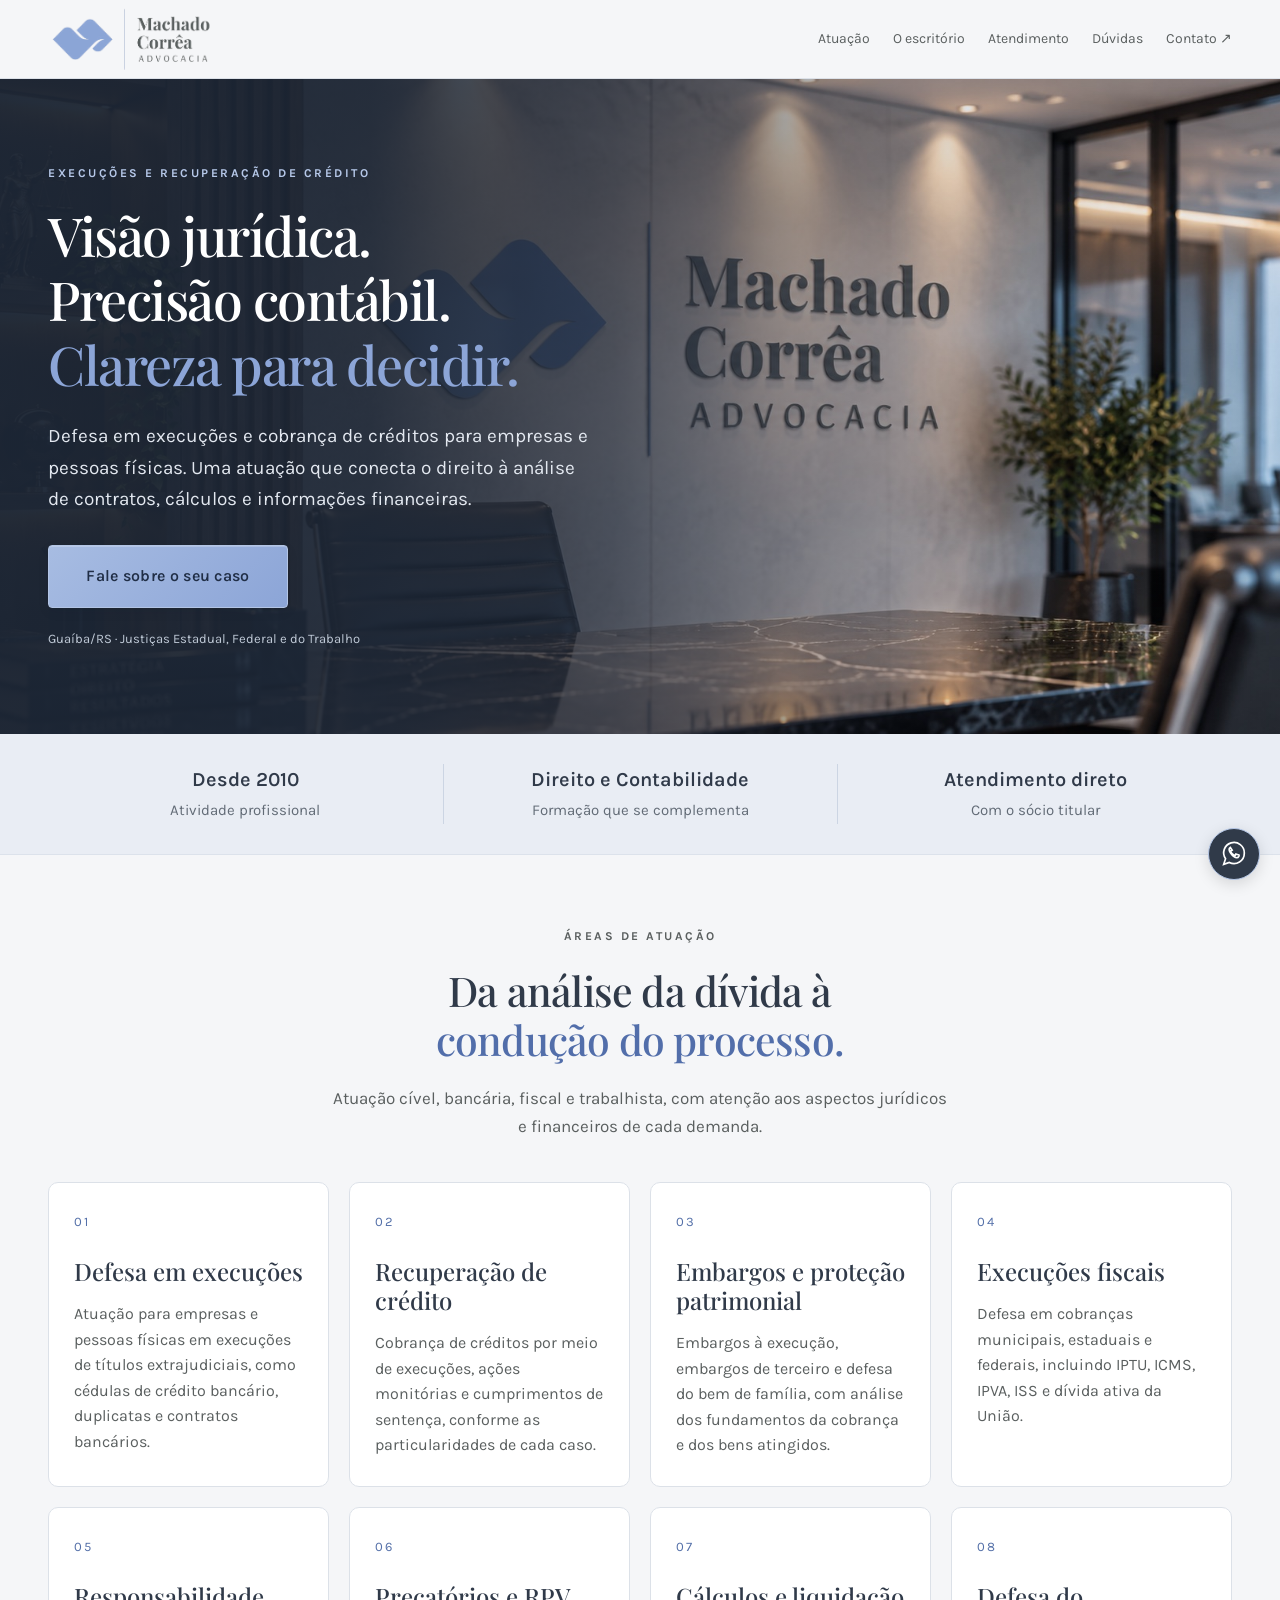
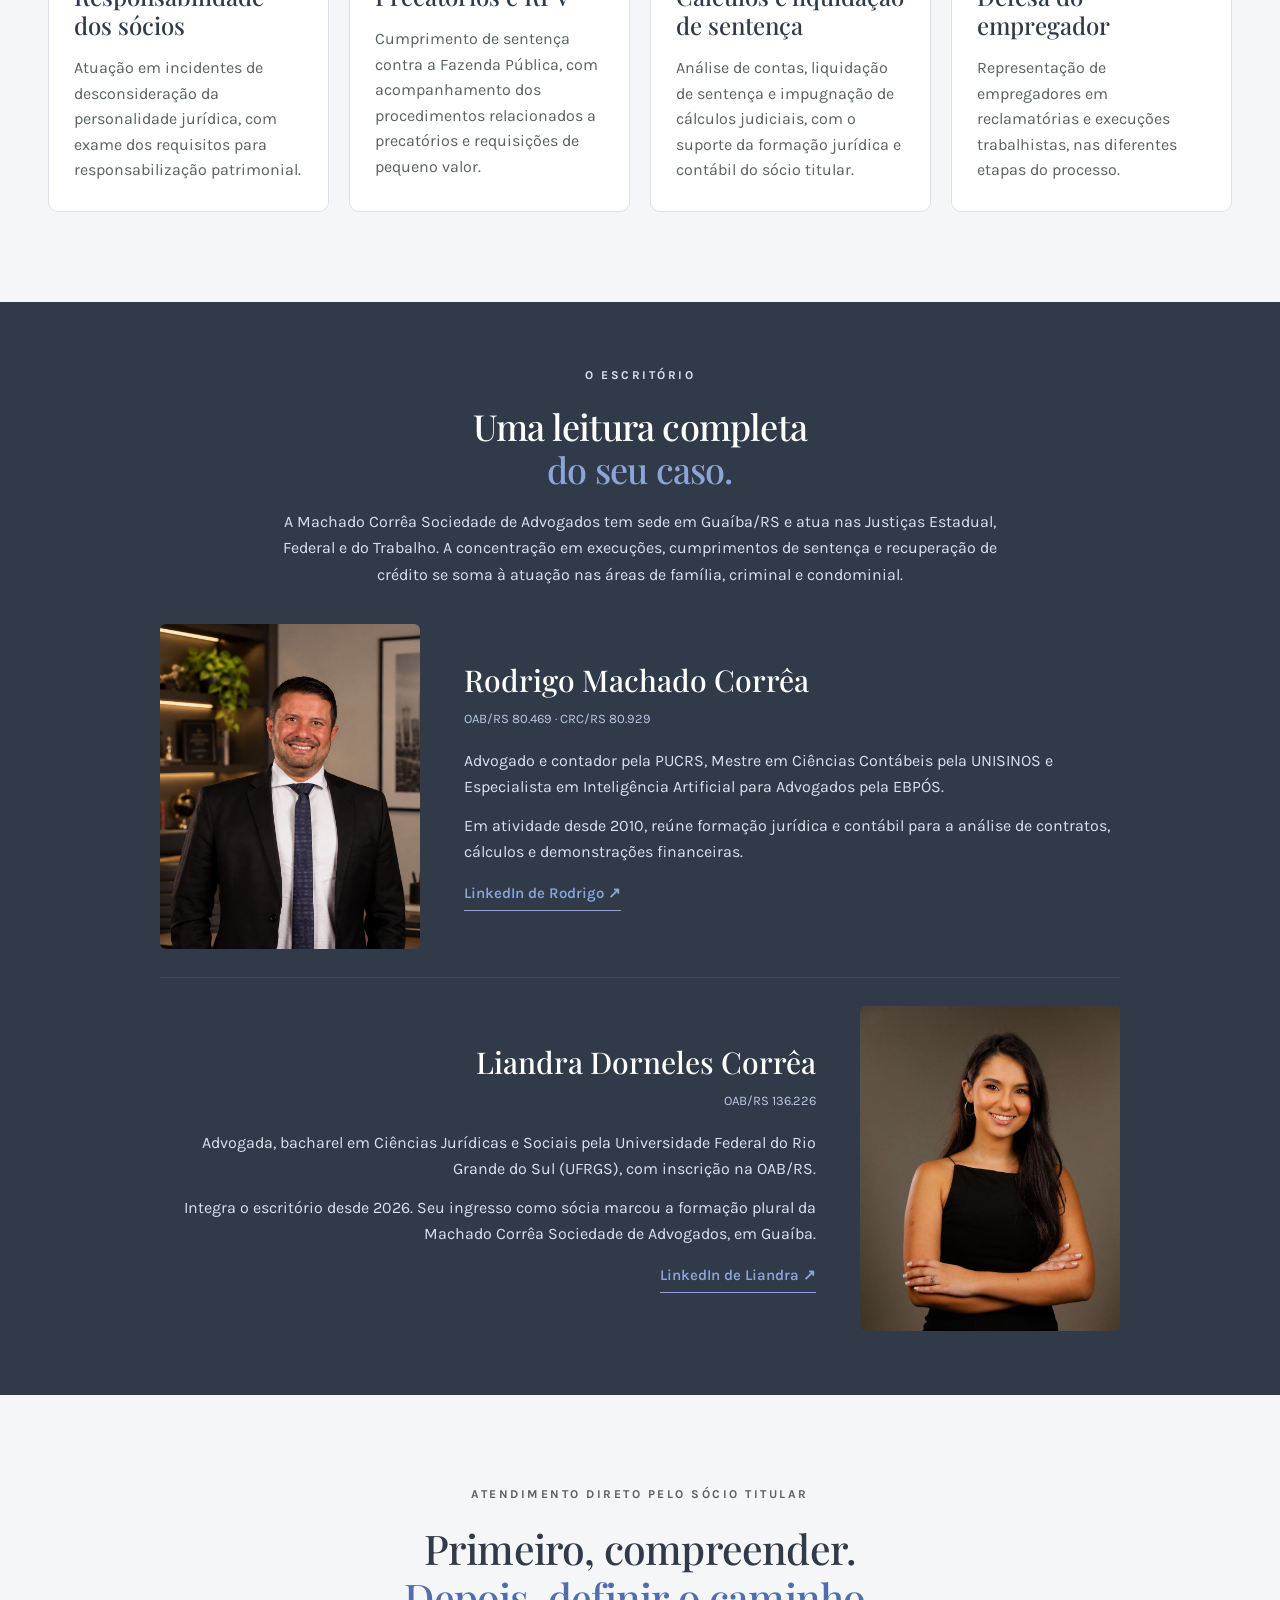
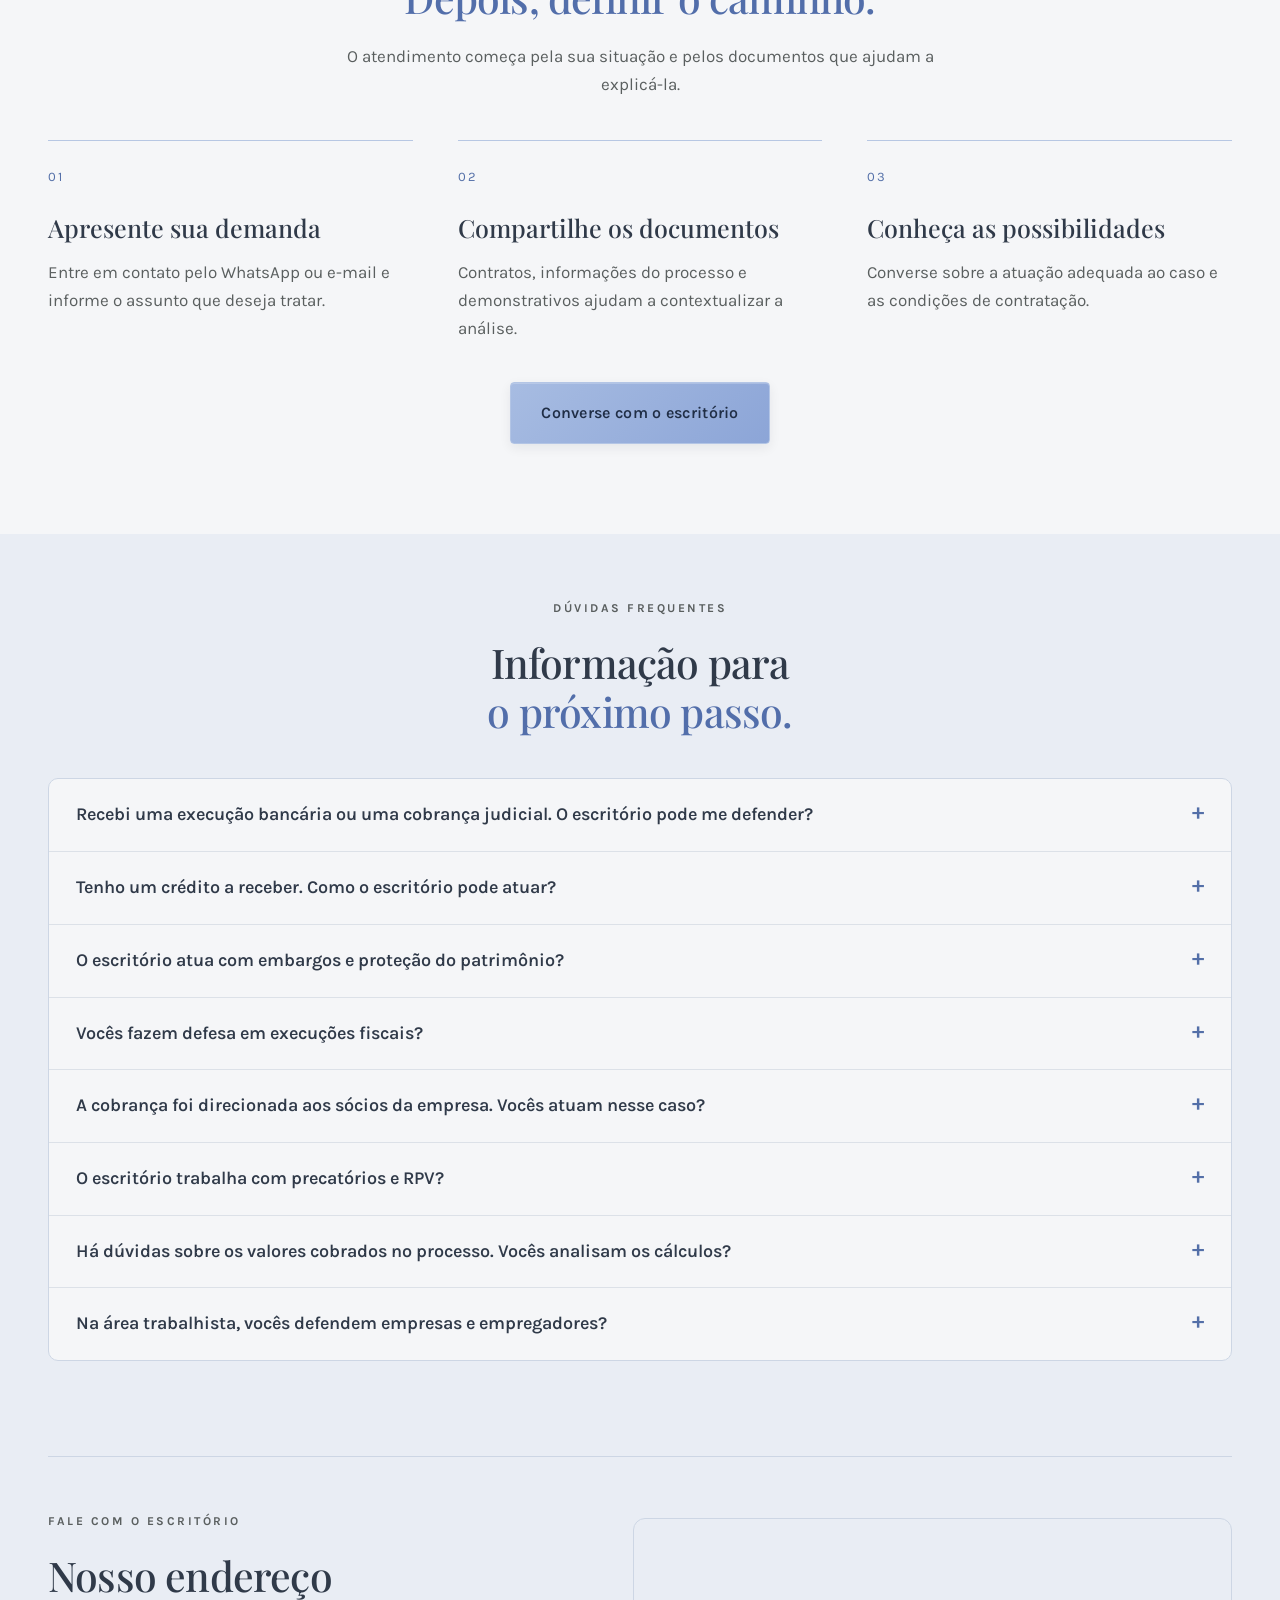
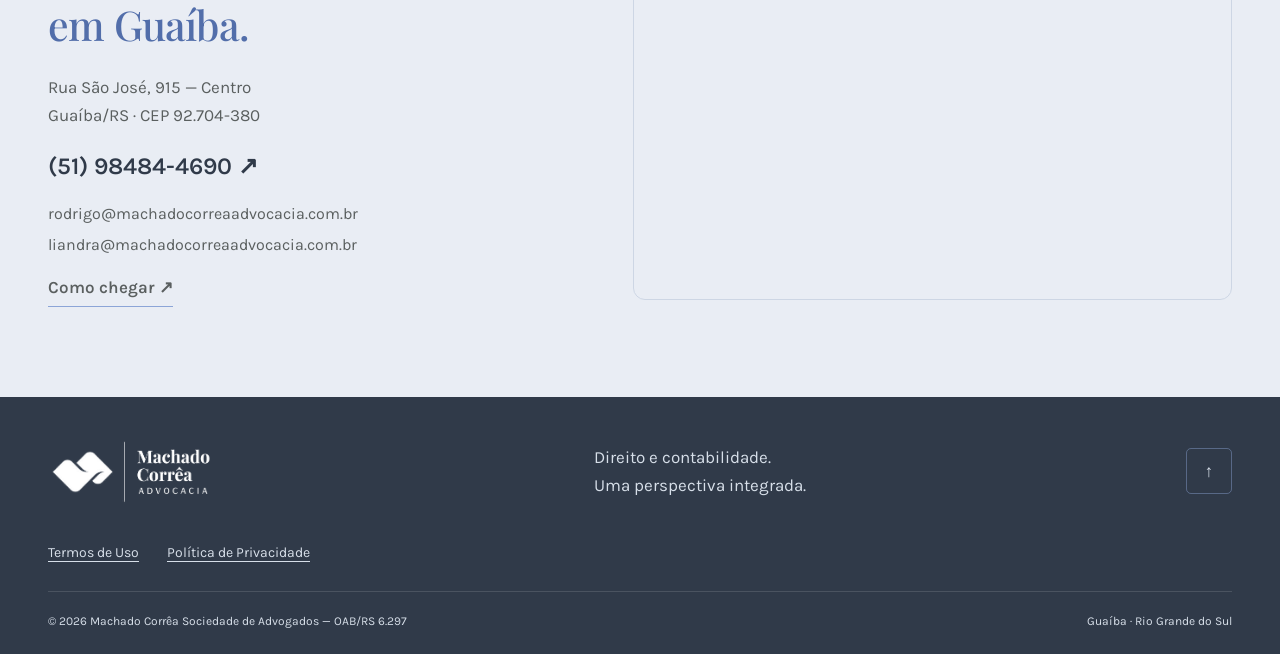
==== commit 72ce0280: "Atualiza foto de Rodrigo Machado Corrêa" ====
--- a/index.html
+++ b/index.html
@@ -1 +1 @@
-<!doctype html><html lang="pt-BR"><head><meta charset="utf-8"><meta name="viewport" content="width=device-width,initial-scale=1"><title>Machado Corrêa Advogados | Execuções e Recuperação de Crédito</title><meta name="description" content="Machado Corrêa Advogados em Guaíba/RS. Atuação em execuções, recuperação de crédito e defesa patrimonial, com formação jurídica e contábil."><meta name="theme-color" content="#303a49"><link rel="stylesheet" href="styles.css?v=mc3"><script src="app.js" defer></script><link rel="icon" type="image/svg+xml" href="assets/favicon.svg"></head><body><a class="skip" href="#conteudo">Ir para o conteúdo</a><header><div class="wrap navigation"><a href="#inicio" class="wordmark"><img src="assets/logo-machado-correa.png" alt="Machado Corrêa Advocacia" width="766" height="319"></a><button class="menu-toggle" aria-label="Abrir menu" aria-controls="navigation" aria-expanded="false">☰</button><nav id="navigation"><a href="#atuacao">Atuação</a><a href="#escritorio">O escritório</a><a href="#atendimento">Atendimento</a><a href="#duvidas">Dúvidas</a><a href="#localizacao">Contato ↗</a></nav></div></header><main id="conteudo"><section class="hero" id="inicio"><div class="wrap hero-grid"><div><p class="eyebrow">EXECUÇÕES E RECUPERAÇÃO DE CRÉDITO</p><h1>Visão jurídica.<br>Precisão contábil.<br><em>Clareza para decidir.</em></h1><p class="lead">Defesa em execuções e cobrança de créditos para empresas e pessoas físicas. Uma atuação que conecta o direito à análise de contratos, cálculos e informações financeiras.</p><a class="button" href="https://wa.me/5551984844690" target="_blank" rel="noopener noreferrer">Fale sobre o seu caso</a><p class="hero-note">Guaíba/RS · Justiças Estadual, Federal e do Trabalho</p></div></div></section><section class="credentials" aria-label="Diferenciais do escritório"><div class="wrap"><article><h2>Desde 2010</h2><p>Atividade profissional</p></article><article><h2>Direito e Contabilidade</h2><p>Formação que se complementa</p></article><article><h2>Atendimento direto</h2><p>Com o sócio titular</p></article></div></section><section class="section" id="atuacao"><div class="wrap"><div class="section-heading"><p class="eyebrow">ÁREAS DE ATUAÇÃO</p><h2>Da análise da dívida à<br><em>condução do processo.</em></h2><p>Atuação cível, bancária, fiscal e trabalhista, com atenção aos aspectos jurídicos e financeiros de cada demanda.</p></div><div class="service-grid"><article class="service-card"><span class="number">01</span><h3>Defesa em execuções</h3><p>Atuação para empresas e pessoas físicas em execuções de títulos extrajudiciais, como cédulas de crédito bancário, duplicatas e contratos bancários.</p></article><article class="service-card"><span class="number">02</span><h3>Recuperação de crédito</h3><p>Cobrança de créditos por meio de execuções, ações monitórias e cumprimentos de sentença, conforme as particularidades de cada caso.</p></article><article class="service-card"><span class="number">03</span><h3>Embargos e proteção patrimonial</h3><p>Embargos à execução, embargos de terceiro e defesa do bem de família, com análise dos fundamentos da cobrança e dos bens atingidos.</p></article><article class="service-card"><span class="number">04</span><h3>Execuções fiscais</h3><p>Defesa em cobranças municipais, estaduais e federais, incluindo IPTU, ICMS, IPVA, ISS e dívida ativa da União.</p></article><article class="service-card"><span class="number">05</span><h3>Responsabilidade dos sócios</h3><p>Atuação em incidentes de desconsideração da personalidade jurídica, com exame dos requisitos para responsabilização patrimonial.</p></article><article class="service-card"><span class="number">06</span><h3>Precatórios e RPV</h3><p>Cumprimento de sentença contra a Fazenda Pública, com acompanhamento dos procedimentos relacionados a precatórios e requisições de pequeno valor.</p></article><article class="service-card"><span class="number">07</span><h3>Cálculos e liquidação de sentença</h3><p>Análise de contas, liquidação de sentença e impugnação de cálculos judiciais, com o suporte da formação jurídica e contábil do sócio titular.</p></article><article class="service-card"><span class="number">08</span><h3>Defesa do empregador</h3><p>Representação de empregadores em reclamatórias e execuções trabalhistas, nas diferentes etapas do processo.</p></article></div></div></section><section class="section about" id="escritorio"><div class="wrap"><div class="about-heading"><p class="eyebrow">O ESCRITÓRIO</p><h2>Uma leitura completa<br><em>do seu caso.</em></h2><p>A Machado Corrêa Sociedade de Advogados tem sede em Guaíba/RS e atua nas Justiças Estadual, Federal e do Trabalho. A concentração em execuções, cumprimentos de sentença e recuperação de crédito se soma à atuação nas áreas de família, criminal e condominial.</p></div><div class="team"><article class="person-card"><figure class="person-photo"><img src="assets/retrato-provisorio-rodrigo.jpg" alt="Retrato ilustrativo provisório, a substituir pela foto de Rodrigo Machado Corrêa" loading="lazy" width="720" height="900"><figcaption>Foto ilustrativa · provisória</figcaption></figure><div class="person-content"><h3>Rodrigo Machado Corrêa</h3><p class="registration">OAB/RS 80.469 · CRC/RS 80.929</p><div class="person-bio"><p>Advogado e contador pela PUCRS, Mestre em Ciências Contábeis pela UNISINOS e Especialista em Inteligência Artificial para Advogados pela EBPÓS.</p><p>Em atividade desde 2010, reúne formação jurídica e contábil para a análise de contratos, cálculos e demonstrações financeiras.</p></div><a class="text-link" href="https://www.linkedin.com/in/rodrigo-machado-corrêa-842067146" target="_blank" rel="noopener noreferrer">LinkedIn de Rodrigo ↗</a></div></article><article class="person-card"><figure class="person-photo"><img src="assets/liandra-dorneles-correa.jpg" style="object-position:center 18%" alt="Liandra Dorneles Corrêa" loading="lazy" width="853" height="1280"></figure><div class="person-content"><h3>Liandra Dorneles Corrêa</h3><p class="registration">OAB/RS 136.226</p><div class="person-bio"><p>Advogada, bacharel em Ciências Jurídicas e Sociais pela Universidade Federal do Rio Grande do Sul (UFRGS), com inscrição na OAB/RS.</p><p>Integra o escritório desde 2026. Seu ingresso como sócia marcou a formação plural da Machado Corrêa Sociedade de Advogados, em Guaíba.</p></div><a class="text-link" href="https://www.linkedin.com/in/liandra-dorneles-corrêa-34b841270" target="_blank" rel="noopener noreferrer">LinkedIn de Liandra ↗</a></div></article></div></div></section><section class="section" id="atendimento"><div class="wrap"><div class="section-heading"><p class="eyebrow">ATENDIMENTO DIRETO PELO SÓCIO TITULAR</p><h2>Primeiro, compreender.<br><em>Depois, definir o caminho.</em></h2><p>O atendimento começa pela sua situação e pelos documentos que ajudam a explicá-la.</p></div><div class="steps"><article><span class="number">01</span><h3>Apresente sua demanda</h3><p>Entre em contato pelo WhatsApp ou e-mail e informe o assunto que deseja tratar.</p></article><article><span class="number">02</span><h3>Compartilhe os documentos</h3><p>Contratos, informações do processo e demonstrativos ajudam a contextualizar a análise.</p></article><article><span class="number">03</span><h3>Conheça as possibilidades</h3><p>Converse sobre a atuação adequada ao caso e as condições de contratação.</p></article></div><div class="center-cta"><a class="button" href="https://wa.me/5551984844690" target="_blank" rel="noopener noreferrer">Converse com o escritório</a></div></div></section><section class="section faq" id="duvidas"><div class="wrap"><div class="section-heading"><p class="eyebrow">DÚVIDAS FREQUENTES</p><h2>Informação para<br><em>o próximo passo.</em></h2></div><div class="faq-list"><details><summary>Recebi uma execução bancária ou uma cobrança judicial. O escritório pode me defender?</summary><p>Sim. O escritório atua na defesa de empresas e pessoas físicas em execuções de títulos extrajudiciais, como cédulas de crédito bancário, duplicatas e contratos bancários. A análise começa pela citação, pelos documentos da dívida e pelas informações do processo.</p></details><details><summary>Tenho um crédito a receber. Como o escritório pode atuar?</summary><p>A atuação abrange execuções, ações monitórias e cumprimentos de sentença. O escritório examina os documentos que comprovam o crédito e as características da cobrança para definir a medida adequada ao caso.</p></details><details><summary>O escritório atua com embargos e proteção do patrimônio?</summary><p>Sim. A atuação inclui embargos à execução, embargos de terceiro e questões relacionadas à proteção do bem de família. O escritório analisa os bens envolvidos, os documentos e a situação processual para avaliar as medidas cabíveis.</p></details><details><summary>Vocês fazem defesa em execuções fiscais?</summary><p>Sim. O escritório atua em execuções fiscais municipais, estaduais e federais, incluindo cobranças de IPTU, ICMS, IPVA, ISS e dívida ativa da União. Para a análise, são examinados os documentos da cobrança e do processo.</p></details><details><summary>A cobrança foi direcionada aos sócios da empresa. Vocês atuam nesse caso?</summary><p>Sim. O escritório atua em incidentes de desconsideração da personalidade jurídica, examinando os fundamentos do pedido, os documentos e a situação da empresa e dos sócios envolvidos.</p></details><details><summary>O escritório trabalha com precatórios e RPV?</summary><p>Sim. A atuação inclui cumprimento de sentença contra a Fazenda Pública, com demandas relacionadas a precatórios e requisições de pequeno valor (RPV). A análise considera a decisão judicial e a fase em que o processo se encontra.</p></details><details><summary>Há dúvidas sobre os valores cobrados no processo. Vocês analisam os cálculos?</summary><p>Sim. O escritório atua em liquidação de sentença e impugnação de cálculos judiciais. A formação jurídica e contábil do sócio titular contribui para o exame de contratos, demonstrativos e critérios utilizados nas contas.</p></details><details><summary>Na área trabalhista, vocês defendem empresas e empregadores?</summary><p>Sim. A atuação trabalhista é voltada à defesa do empregador em reclamatórias e execuções. O atendimento considera os documentos da relação de trabalho, os pedidos apresentados e, quando houver, os cálculos do processo.</p></details></div></div></section><section class="section location" id="localizacao"><div class="wrap location-grid"><div><p class="eyebrow">FALE COM O ESCRITÓRIO</p><h2>Nosso endereço<br><em>em Guaíba.</em></h2><address>Rua São José, 915 — Centro<br>Guaíba/RS · CEP 92.704-380</address><a class="phone" href="https://wa.me/5551984844690" target="_blank" rel="noopener noreferrer">(51) 98484-4690 ↗</a><div class="emails"><a href="mailto:rodrigo@machadocorreaadvocacia.com.br">rodrigo@machadocorreaadvocacia.com.br</a><a href="mailto:liandra@machadocorreaadvocacia.com.br">liandra@machadocorreaadvocacia.com.br</a></div><a class="text-link" target="_blank" rel="noopener noreferrer" href="https://www.google.com/maps/dir/?api=1&amp;destination=Rua%20S%C3%A3o%20Jos%C3%A9%2C%20915%2C%20Centro%2C%20Gua%C3%ADba%2C%20RS%2C%2092704-380">Como chegar ↗</a></div><div class="map"><iframe title="Mapa do endereço: Rua São José, 915, Guaíba" loading="lazy" referrerpolicy="no-referrer-when-downgrade" src="https://maps.google.com/maps?q=Rua%20S%C3%A3o%20Jos%C3%A9%2C%20915%2C%20Centro%2C%20Gua%C3%ADba%2C%20RS%2C%2092704-380&amp;z=16&amp;output=embed"></iframe></div></div></section></main><footer><div class="wrap"><div class="footer-top"><a class="wordmark" href="#inicio"><img src="assets/logo-machado-correa-branco.png" alt="Machado Corrêa Advocacia" width="766" height="319"></a><p>Direito e contabilidade.<br>Uma perspectiva integrada.</p><a href="#inicio" aria-label="Voltar ao início">↑</a></div><div class="footer-legal" role="navigation" aria-label="Informações legais"><a href="termos-de-uso.html">Termos de Uso</a><a href="politica-de-privacidade.html">Política de Privacidade</a></div><div class="footer-bottom"><p>© <span id="year">2026</span> Machado Corrêa Sociedade de Advogados — OAB/RS 6.297</p><p>Guaíba · Rio Grande do Sul</p></div></div></footer><a class="floating-contact" href="https://wa.me/5551984844690" target="_blank" rel="noopener noreferrer" aria-label="Conversar pelo WhatsApp"><svg viewBox="0 0 32 32" fill="none" stroke="currentColor" stroke-width="1.8" aria-hidden="true"><path d="M27 15a11 11 0 0 1-16 10l-6 2 2-6A11 11 0 1 1 27 15Z"/><path d="M12 9c-4 2 3 11 7 11 2 0 3-3 2-3l-3-1-1 2c-2-1-4-3-5-5l2-1Z"/></svg></a></body></html>+<!doctype html><html lang="pt-BR"><head><meta charset="utf-8"><meta name="viewport" content="width=device-width,initial-scale=1"><title>Machado Corrêa Advogados | Execuções e Recuperação de Crédito</title><meta name="description" content="Machado Corrêa Advogados em Guaíba/RS. Atuação em execuções, recuperação de crédito e defesa patrimonial, com formação jurídica e contábil."><meta name="theme-color" content="#303a49"><link rel="stylesheet" href="styles.css?v=mc3"><script src="app.js" defer></script><link rel="icon" type="image/svg+xml" href="assets/favicon.svg"></head><body><a class="skip" href="#conteudo">Ir para o conteúdo</a><header><div class="wrap navigation"><a href="#inicio" class="wordmark"><img src="assets/logo-machado-correa.png" alt="Machado Corrêa Advocacia" width="766" height="319"></a><button class="menu-toggle" aria-label="Abrir menu" aria-controls="navigation" aria-expanded="false">☰</button><nav id="navigation"><a href="#atuacao">Atuação</a><a href="#escritorio">O escritório</a><a href="#atendimento">Atendimento</a><a href="#duvidas">Dúvidas</a><a href="#localizacao">Contato ↗</a></nav></div></header><main id="conteudo"><section class="hero" id="inicio"><div class="wrap hero-grid"><div><p class="eyebrow">EXECUÇÕES E RECUPERAÇÃO DE CRÉDITO</p><h1>Visão jurídica.<br>Precisão contábil.<br><em>Clareza para decidir.</em></h1><p class="lead">Defesa em execuções e cobrança de créditos para empresas e pessoas físicas. Uma atuação que conecta o direito à análise de contratos, cálculos e informações financeiras.</p><a class="button" href="https://wa.me/5551984844690" target="_blank" rel="noopener noreferrer">Fale sobre o seu caso</a><p class="hero-note">Guaíba/RS · Justiças Estadual, Federal e do Trabalho</p></div></div></section><section class="credentials" aria-label="Diferenciais do escritório"><div class="wrap"><article><h2>Desde 2010</h2><p>Atividade profissional</p></article><article><h2>Direito e Contabilidade</h2><p>Formação que se complementa</p></article><article><h2>Atendimento direto</h2><p>Com o sócio titular</p></article></div></section><section class="section" id="atuacao"><div class="wrap"><div class="section-heading"><p class="eyebrow">ÁREAS DE ATUAÇÃO</p><h2>Da análise da dívida à<br><em>condução do processo.</em></h2><p>Atuação cível, bancária, fiscal e trabalhista, com atenção aos aspectos jurídicos e financeiros de cada demanda.</p></div><div class="service-grid"><article class="service-card"><span class="number">01</span><h3>Defesa em execuções</h3><p>Atuação para empresas e pessoas físicas em execuções de títulos extrajudiciais, como cédulas de crédito bancário, duplicatas e contratos bancários.</p></article><article class="service-card"><span class="number">02</span><h3>Recuperação de crédito</h3><p>Cobrança de créditos por meio de execuções, ações monitórias e cumprimentos de sentença, conforme as particularidades de cada caso.</p></article><article class="service-card"><span class="number">03</span><h3>Embargos e proteção patrimonial</h3><p>Embargos à execução, embargos de terceiro e defesa do bem de família, com análise dos fundamentos da cobrança e dos bens atingidos.</p></article><article class="service-card"><span class="number">04</span><h3>Execuções fiscais</h3><p>Defesa em cobranças municipais, estaduais e federais, incluindo IPTU, ICMS, IPVA, ISS e dívida ativa da União.</p></article><article class="service-card"><span class="number">05</span><h3>Responsabilidade dos sócios</h3><p>Atuação em incidentes de desconsideração da personalidade jurídica, com exame dos requisitos para responsabilização patrimonial.</p></article><article class="service-card"><span class="number">06</span><h3>Precatórios e RPV</h3><p>Cumprimento de sentença contra a Fazenda Pública, com acompanhamento dos procedimentos relacionados a precatórios e requisições de pequeno valor.</p></article><article class="service-card"><span class="number">07</span><h3>Cálculos e liquidação de sentença</h3><p>Análise de contas, liquidação de sentença e impugnação de cálculos judiciais, com o suporte da formação jurídica e contábil do sócio titular.</p></article><article class="service-card"><span class="number">08</span><h3>Defesa do empregador</h3><p>Representação de empregadores em reclamatórias e execuções trabalhistas, nas diferentes etapas do processo.</p></article></div></div></section><section class="section about" id="escritorio"><div class="wrap"><div class="about-heading"><p class="eyebrow">O ESCRITÓRIO</p><h2>Uma leitura completa<br><em>do seu caso.</em></h2><p>A Machado Corrêa Sociedade de Advogados tem sede em Guaíba/RS e atua nas Justiças Estadual, Federal e do Trabalho. A concentração em execuções, cumprimentos de sentença e recuperação de crédito se soma à atuação nas áreas de família, criminal e condominial.</p></div><div class="team"><article class="person-card"><figure class="person-photo"><img src="assets/rodrigo-machado-correa.png" alt="Rodrigo Machado Corrêa" loading="lazy" width="974" height="1614"></figure><div class="person-content"><h3>Rodrigo Machado Corrêa</h3><p class="registration">OAB/RS 80.469 · CRC/RS 80.929</p><div class="person-bio"><p>Advogado e contador pela PUCRS, Mestre em Ciências Contábeis pela UNISINOS e Especialista em Inteligência Artificial para Advogados pela EBPÓS.</p><p>Em atividade desde 2010, reúne formação jurídica e contábil para a análise de contratos, cálculos e demonstrações financeiras.</p></div><a class="text-link" href="https://www.linkedin.com/in/rodrigo-machado-corrêa-842067146" target="_blank" rel="noopener noreferrer">LinkedIn de Rodrigo ↗</a></div></article><article class="person-card"><figure class="person-photo"><img src="assets/liandra-dorneles-correa.jpg" style="object-position:center 18%" alt="Liandra Dorneles Corrêa" loading="lazy" width="853" height="1280"></figure><div class="person-content"><h3>Liandra Dorneles Corrêa</h3><p class="registration">OAB/RS 136.226</p><div class="person-bio"><p>Advogada, bacharel em Ciências Jurídicas e Sociais pela Universidade Federal do Rio Grande do Sul (UFRGS), com inscrição na OAB/RS.</p><p>Integra o escritório desde 2026. Seu ingresso como sócia marcou a formação plural da Machado Corrêa Sociedade de Advogados, em Guaíba.</p></div><a class="text-link" href="https://www.linkedin.com/in/liandra-dorneles-corrêa-34b841270" target="_blank" rel="noopener noreferrer">LinkedIn de Liandra ↗</a></div></article></div></div></section><section class="section" id="atendimento"><div class="wrap"><div class="section-heading"><p class="eyebrow">ATENDIMENTO DIRETO PELO SÓCIO TITULAR</p><h2>Primeiro, compreender.<br><em>Depois, definir o caminho.</em></h2><p>O atendimento começa pela sua situação e pelos documentos que ajudam a explicá-la.</p></div><div class="steps"><article><span class="number">01</span><h3>Apresente sua demanda</h3><p>Entre em contato pelo WhatsApp ou e-mail e informe o assunto que deseja tratar.</p></article><article><span class="number">02</span><h3>Compartilhe os documentos</h3><p>Contratos, informações do processo e demonstrativos ajudam a contextualizar a análise.</p></article><article><span class="number">03</span><h3>Conheça as possibilidades</h3><p>Converse sobre a atuação adequada ao caso e as condições de contratação.</p></article></div><div class="center-cta"><a class="button" href="https://wa.me/5551984844690" target="_blank" rel="noopener noreferrer">Converse com o escritório</a></div></div></section><section class="section faq" id="duvidas"><div class="wrap"><div class="section-heading"><p class="eyebrow">DÚVIDAS FREQUENTES</p><h2>Informação para<br><em>o próximo passo.</em></h2></div><div class="faq-list"><details><summary>Recebi uma execução bancária ou uma cobrança judicial. O escritório pode me defender?</summary><p>Sim. O escritório atua na defesa de empresas e pessoas físicas em execuções de títulos extrajudiciais, como cédulas de crédito bancário, duplicatas e contratos bancários. A análise começa pela citação, pelos documentos da dívida e pelas informações do processo.</p></details><details><summary>Tenho um crédito a receber. Como o escritório pode atuar?</summary><p>A atuação abrange execuções, ações monitórias e cumprimentos de sentença. O escritório examina os documentos que comprovam o crédito e as características da cobrança para definir a medida adequada ao caso.</p></details><details><summary>O escritório atua com embargos e proteção do patrimônio?</summary><p>Sim. A atuação inclui embargos à execução, embargos de terceiro e questões relacionadas à proteção do bem de família. O escritório analisa os bens envolvidos, os documentos e a situação processual para avaliar as medidas cabíveis.</p></details><details><summary>Vocês fazem defesa em execuções fiscais?</summary><p>Sim. O escritório atua em execuções fiscais municipais, estaduais e federais, incluindo cobranças de IPTU, ICMS, IPVA, ISS e dívida ativa da União. Para a análise, são examinados os documentos da cobrança e do processo.</p></details><details><summary>A cobrança foi direcionada aos sócios da empresa. Vocês atuam nesse caso?</summary><p>Sim. O escritório atua em incidentes de desconsideração da personalidade jurídica, examinando os fundamentos do pedido, os documentos e a situação da empresa e dos sócios envolvidos.</p></details><details><summary>O escritório trabalha com precatórios e RPV?</summary><p>Sim. A atuação inclui cumprimento de sentença contra a Fazenda Pública, com demandas relacionadas a precatórios e requisições de pequeno valor (RPV). A análise considera a decisão judicial e a fase em que o processo se encontra.</p></details><details><summary>Há dúvidas sobre os valores cobrados no processo. Vocês analisam os cálculos?</summary><p>Sim. O escritório atua em liquidação de sentença e impugnação de cálculos judiciais. A formação jurídica e contábil do sócio titular contribui para o exame de contratos, demonstrativos e critérios utilizados nas contas.</p></details><details><summary>Na área trabalhista, vocês defendem empresas e empregadores?</summary><p>Sim. A atuação trabalhista é voltada à defesa do empregador em reclamatórias e execuções. O atendimento considera os documentos da relação de trabalho, os pedidos apresentados e, quando houver, os cálculos do processo.</p></details></div></div></section><section class="section location" id="localizacao"><div class="wrap location-grid"><div><p class="eyebrow">FALE COM O ESCRITÓRIO</p><h2>Nosso endereço<br><em>em Guaíba.</em></h2><address>Rua São José, 915 — Centro<br>Guaíba/RS · CEP 92.704-380</address><a class="phone" href="https://wa.me/5551984844690" target="_blank" rel="noopener noreferrer">(51) 98484-4690 ↗</a><div class="emails"><a href="mailto:rodrigo@machadocorreaadvocacia.com.br">rodrigo@machadocorreaadvocacia.com.br</a><a href="mailto:liandra@machadocorreaadvocacia.com.br">liandra@machadocorreaadvocacia.com.br</a></div><a class="text-link" target="_blank" rel="noopener noreferrer" href="https://www.google.com/maps/dir/?api=1&amp;destination=Rua%20S%C3%A3o%20Jos%C3%A9%2C%20915%2C%20Centro%2C%20Gua%C3%ADba%2C%20RS%2C%2092704-380">Como chegar ↗</a></div><div class="map"><iframe title="Mapa do endereço: Rua São José, 915, Guaíba" loading="lazy" referrerpolicy="no-referrer-when-downgrade" src="https://maps.google.com/maps?q=Rua%20S%C3%A3o%20Jos%C3%A9%2C%20915%2C%20Centro%2C%20Gua%C3%ADba%2C%20RS%2C%2092704-380&amp;z=16&amp;output=embed"></iframe></div></div></section></main><footer><div class="wrap"><div class="footer-top"><a class="wordmark" href="#inicio"><img src="assets/logo-machado-correa-branco.png" alt="Machado Corrêa Advocacia" width="766" height="319"></a><p>Direito e contabilidade.<br>Uma perspectiva integrada.</p><a href="#inicio" aria-label="Voltar ao início">↑</a></div><div class="footer-legal" role="navigation" aria-label="Informações legais"><a href="termos-de-uso.html">Termos de Uso</a><a href="politica-de-privacidade.html">Política de Privacidade</a></div><div class="footer-bottom"><p>© <span id="year">2026</span> Machado Corrêa Sociedade de Advogados — OAB/RS 6.297</p><p>Guaíba · Rio Grande do Sul</p></div></div></footer><a class="floating-contact" href="https://wa.me/5551984844690" target="_blank" rel="noopener noreferrer" aria-label="Conversar pelo WhatsApp"><svg viewBox="0 0 32 32" fill="none" stroke="currentColor" stroke-width="1.8" aria-hidden="true"><path d="M27 15a11 11 0 0 1-16 10l-6 2 2-6A11 11 0 1 1 27 15Z"/><path d="M12 9c-4 2 3 11 7 11 2 0 3-3 2-3l-3-1-1 2c-2-1-4-3-5-5l2-1Z"/></svg></a></body></html>
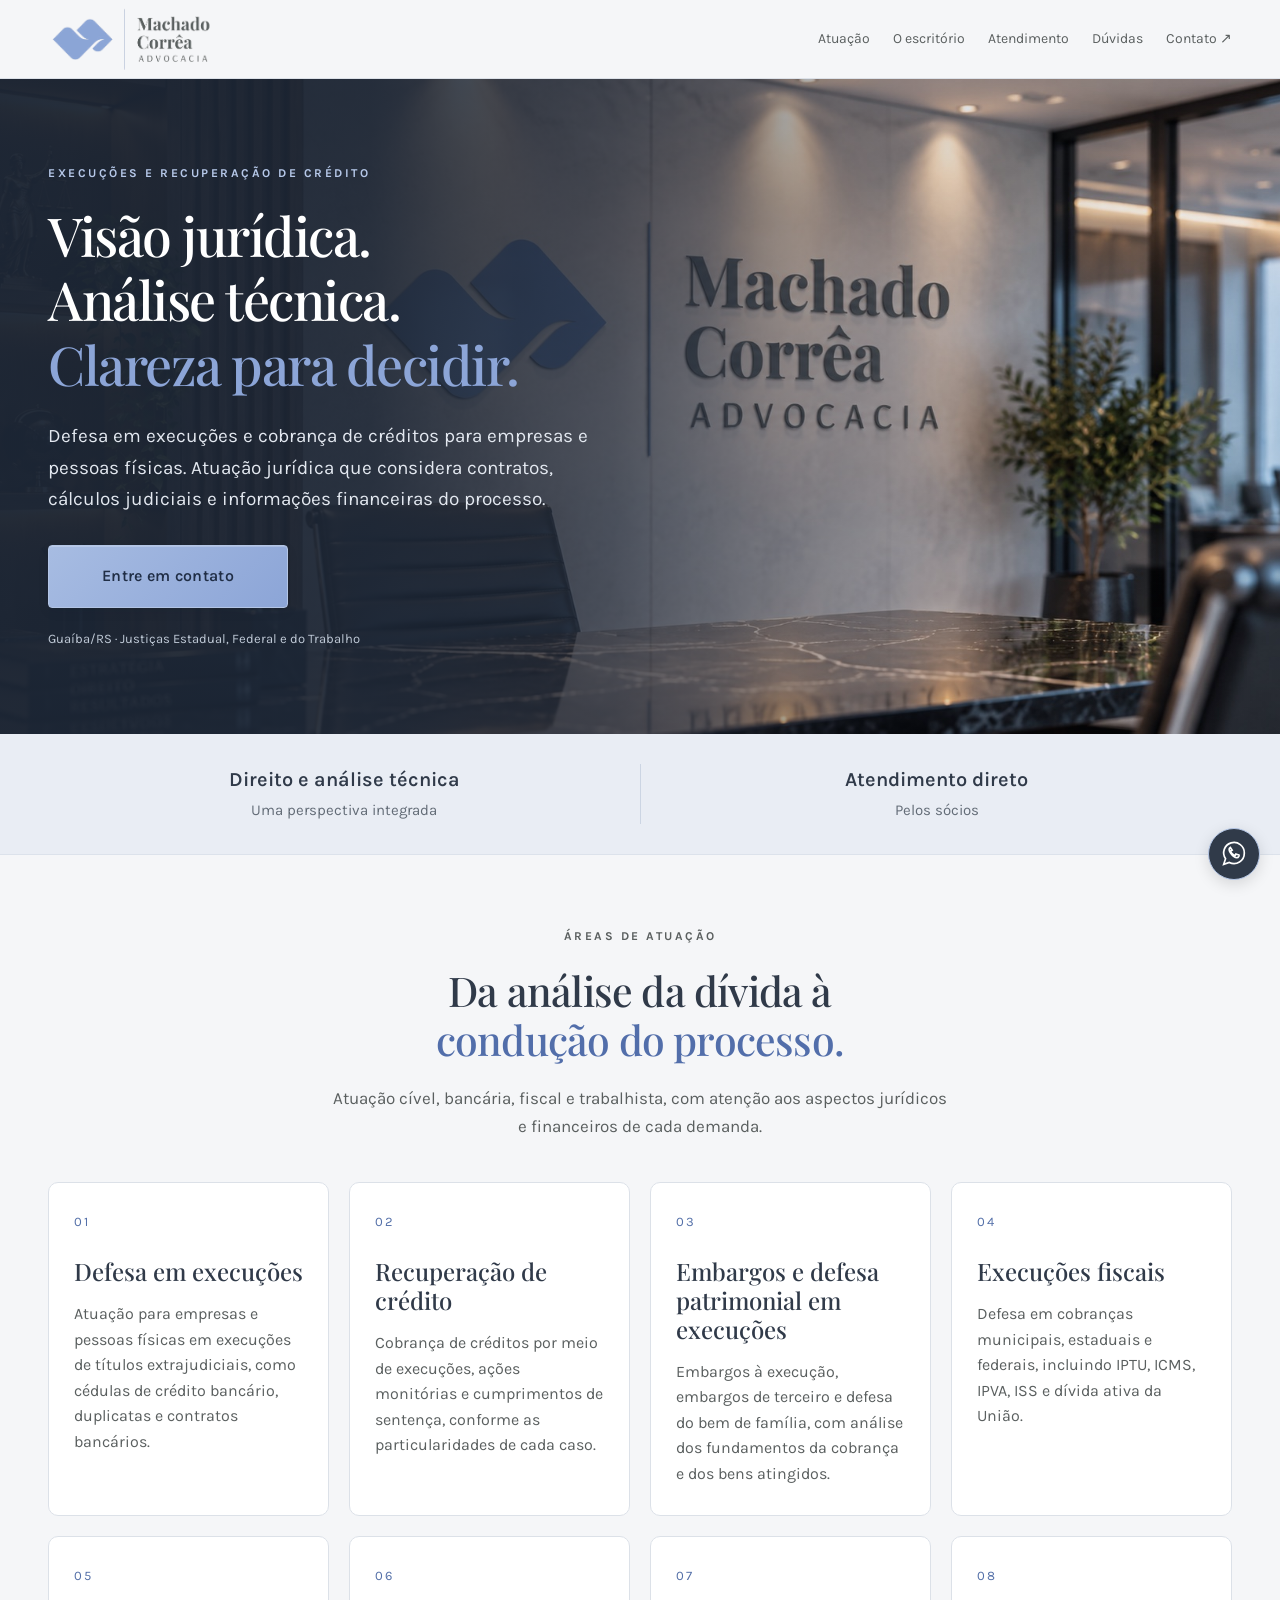
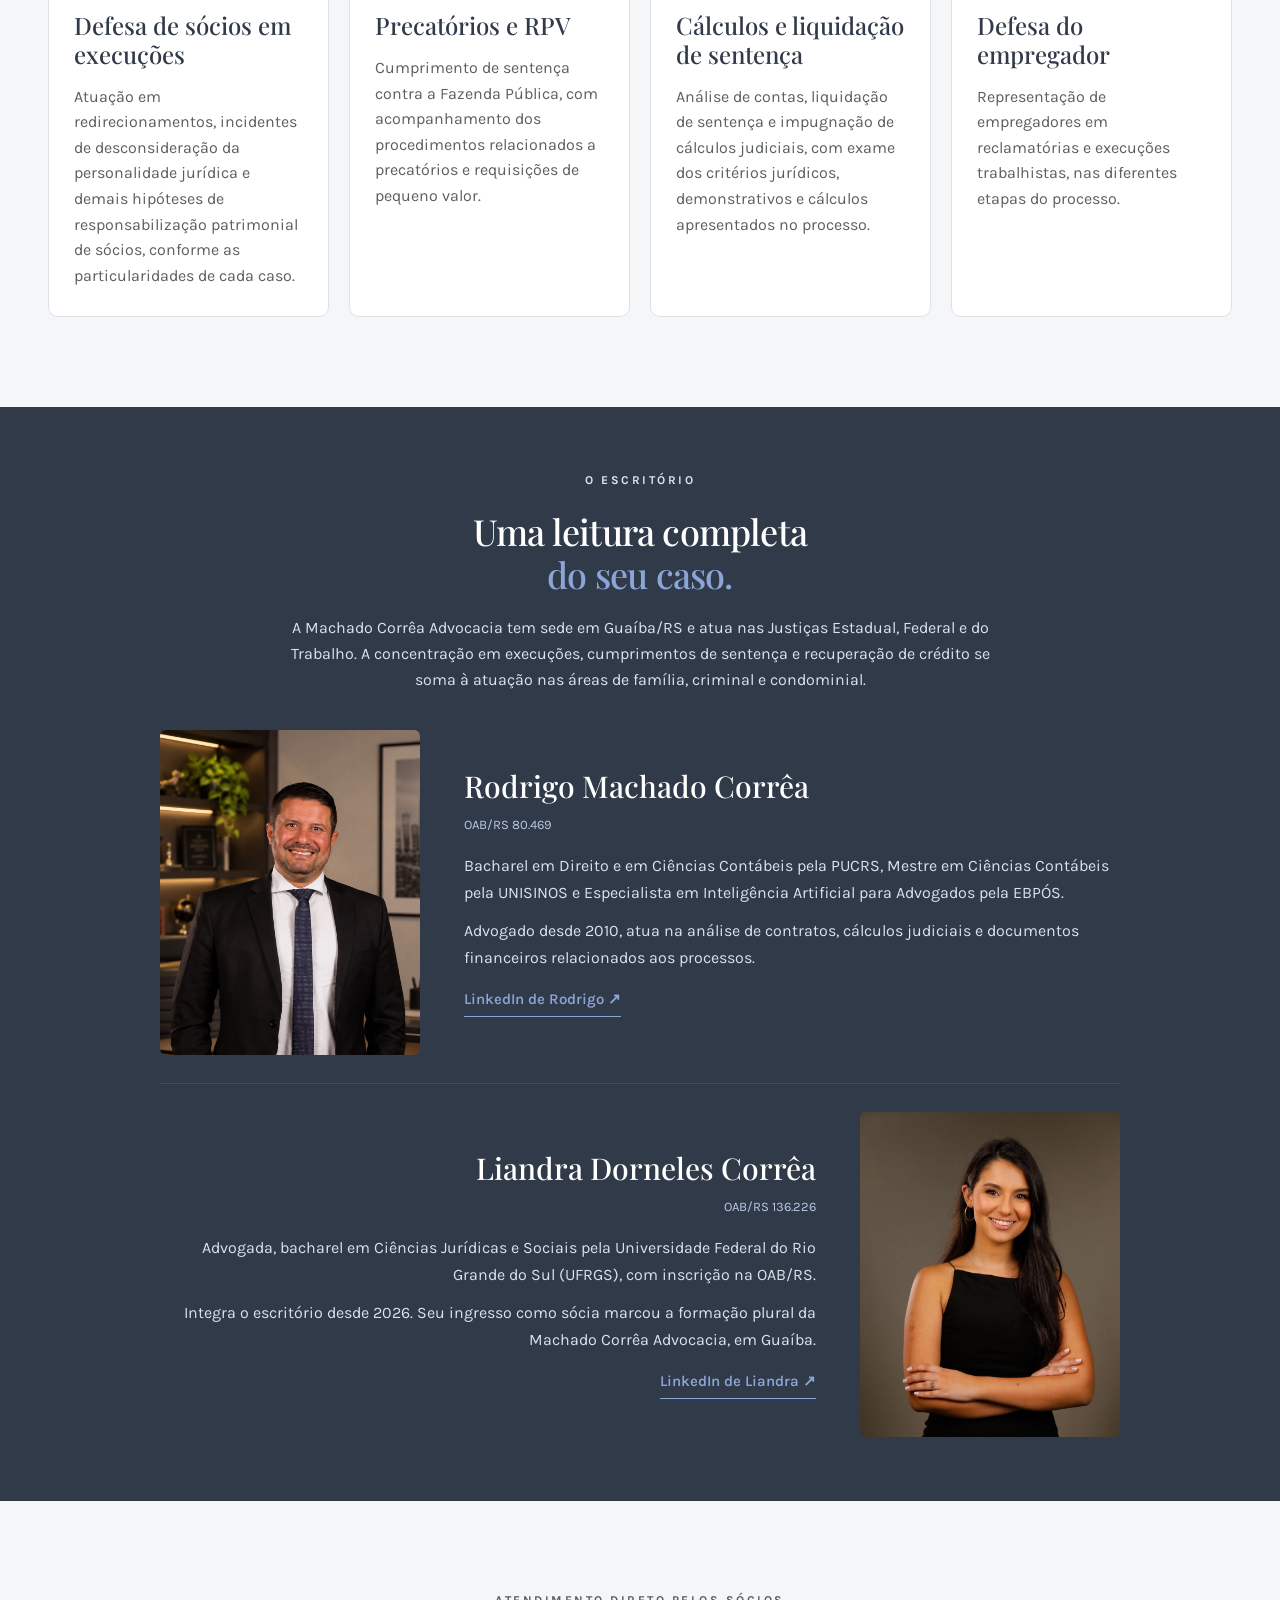
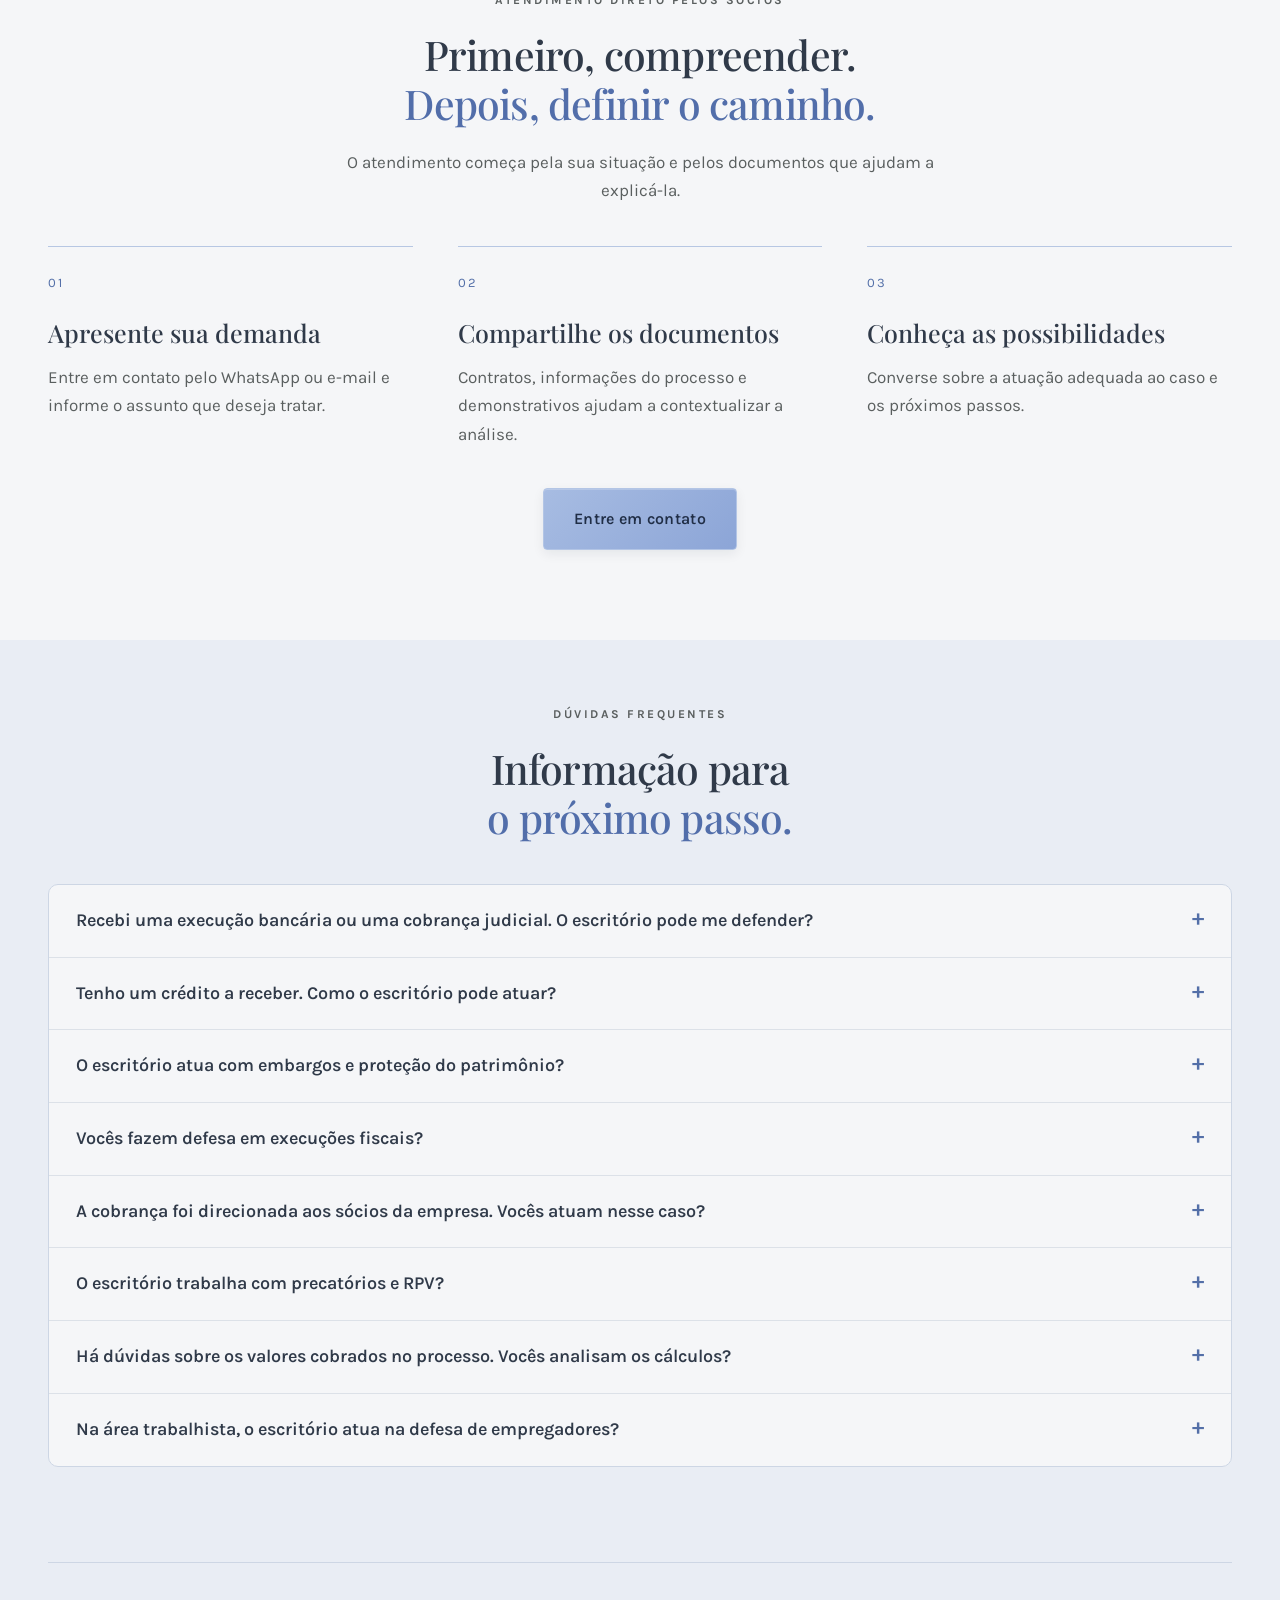
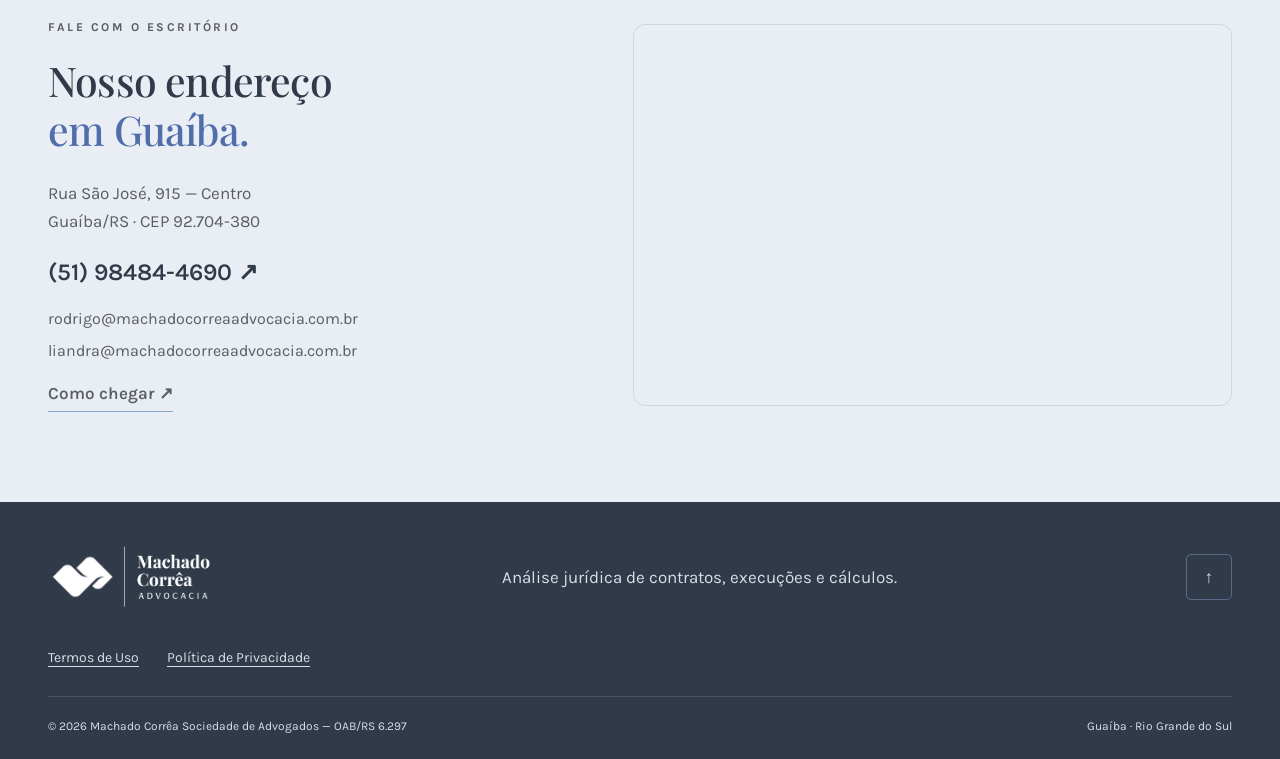
==== commit 06116b2c: "Ajusta redação e padroniza apresentação institucional" ====
--- a/index.html
+++ b/index.html
@@ -1 +1 @@
-<!doctype html><html lang="pt-BR"><head><meta charset="utf-8"><meta name="viewport" content="width=device-width,initial-scale=1"><title>Machado Corrêa Advogados | Execuções e Recuperação de Crédito</title><meta name="description" content="Machado Corrêa Advogados em Guaíba/RS. Atuação em execuções, recuperação de crédito e defesa patrimonial, com formação jurídica e contábil."><meta name="theme-color" content="#303a49"><link rel="stylesheet" href="styles.css?v=mc3"><script src="app.js" defer></script><link rel="icon" type="image/svg+xml" href="assets/favicon.svg"></head><body><a class="skip" href="#conteudo">Ir para o conteúdo</a><header><div class="wrap navigation"><a href="#inicio" class="wordmark"><img src="assets/logo-machado-correa.png" alt="Machado Corrêa Advocacia" width="766" height="319"></a><button class="menu-toggle" aria-label="Abrir menu" aria-controls="navigation" aria-expanded="false">☰</button><nav id="navigation"><a href="#atuacao">Atuação</a><a href="#escritorio">O escritório</a><a href="#atendimento">Atendimento</a><a href="#duvidas">Dúvidas</a><a href="#localizacao">Contato ↗</a></nav></div></header><main id="conteudo"><section class="hero" id="inicio"><div class="wrap hero-grid"><div><p class="eyebrow">EXECUÇÕES E RECUPERAÇÃO DE CRÉDITO</p><h1>Visão jurídica.<br>Precisão contábil.<br><em>Clareza para decidir.</em></h1><p class="lead">Defesa em execuções e cobrança de créditos para empresas e pessoas físicas. Uma atuação que conecta o direito à análise de contratos, cálculos e informações financeiras.</p><a class="button" href="https://wa.me/5551984844690" target="_blank" rel="noopener noreferrer">Fale sobre o seu caso</a><p class="hero-note">Guaíba/RS · Justiças Estadual, Federal e do Trabalho</p></div></div></section><section class="credentials" aria-label="Diferenciais do escritório"><div class="wrap"><article><h2>Desde 2010</h2><p>Atividade profissional</p></article><article><h2>Direito e Contabilidade</h2><p>Formação que se complementa</p></article><article><h2>Atendimento direto</h2><p>Com o sócio titular</p></article></div></section><section class="section" id="atuacao"><div class="wrap"><div class="section-heading"><p class="eyebrow">ÁREAS DE ATUAÇÃO</p><h2>Da análise da dívida à<br><em>condução do processo.</em></h2><p>Atuação cível, bancária, fiscal e trabalhista, com atenção aos aspectos jurídicos e financeiros de cada demanda.</p></div><div class="service-grid"><article class="service-card"><span class="number">01</span><h3>Defesa em execuções</h3><p>Atuação para empresas e pessoas físicas em execuções de títulos extrajudiciais, como cédulas de crédito bancário, duplicatas e contratos bancários.</p></article><article class="service-card"><span class="number">02</span><h3>Recuperação de crédito</h3><p>Cobrança de créditos por meio de execuções, ações monitórias e cumprimentos de sentença, conforme as particularidades de cada caso.</p></article><article class="service-card"><span class="number">03</span><h3>Embargos e proteção patrimonial</h3><p>Embargos à execução, embargos de terceiro e defesa do bem de família, com análise dos fundamentos da cobrança e dos bens atingidos.</p></article><article class="service-card"><span class="number">04</span><h3>Execuções fiscais</h3><p>Defesa em cobranças municipais, estaduais e federais, incluindo IPTU, ICMS, IPVA, ISS e dívida ativa da União.</p></article><article class="service-card"><span class="number">05</span><h3>Responsabilidade dos sócios</h3><p>Atuação em incidentes de desconsideração da personalidade jurídica, com exame dos requisitos para responsabilização patrimonial.</p></article><article class="service-card"><span class="number">06</span><h3>Precatórios e RPV</h3><p>Cumprimento de sentença contra a Fazenda Pública, com acompanhamento dos procedimentos relacionados a precatórios e requisições de pequeno valor.</p></article><article class="service-card"><span class="number">07</span><h3>Cálculos e liquidação de sentença</h3><p>Análise de contas, liquidação de sentença e impugnação de cálculos judiciais, com o suporte da formação jurídica e contábil do sócio titular.</p></article><article class="service-card"><span class="number">08</span><h3>Defesa do empregador</h3><p>Representação de empregadores em reclamatórias e execuções trabalhistas, nas diferentes etapas do processo.</p></article></div></div></section><section class="section about" id="escritorio"><div class="wrap"><div class="about-heading"><p class="eyebrow">O ESCRITÓRIO</p><h2>Uma leitura completa<br><em>do seu caso.</em></h2><p>A Machado Corrêa Sociedade de Advogados tem sede em Guaíba/RS e atua nas Justiças Estadual, Federal e do Trabalho. A concentração em execuções, cumprimentos de sentença e recuperação de crédito se soma à atuação nas áreas de família, criminal e condominial.</p></div><div class="team"><article class="person-card"><figure class="person-photo"><img src="assets/rodrigo-machado-correa.png" alt="Rodrigo Machado Corrêa" loading="lazy" width="974" height="1614"></figure><div class="person-content"><h3>Rodrigo Machado Corrêa</h3><p class="registration">OAB/RS 80.469 · CRC/RS 80.929</p><div class="person-bio"><p>Advogado e contador pela PUCRS, Mestre em Ciências Contábeis pela UNISINOS e Especialista em Inteligência Artificial para Advogados pela EBPÓS.</p><p>Em atividade desde 2010, reúne formação jurídica e contábil para a análise de contratos, cálculos e demonstrações financeiras.</p></div><a class="text-link" href="https://www.linkedin.com/in/rodrigo-machado-corrêa-842067146" target="_blank" rel="noopener noreferrer">LinkedIn de Rodrigo ↗</a></div></article><article class="person-card"><figure class="person-photo"><img src="assets/liandra-dorneles-correa.jpg" style="object-position:center 18%" alt="Liandra Dorneles Corrêa" loading="lazy" width="853" height="1280"></figure><div class="person-content"><h3>Liandra Dorneles Corrêa</h3><p class="registration">OAB/RS 136.226</p><div class="person-bio"><p>Advogada, bacharel em Ciências Jurídicas e Sociais pela Universidade Federal do Rio Grande do Sul (UFRGS), com inscrição na OAB/RS.</p><p>Integra o escritório desde 2026. Seu ingresso como sócia marcou a formação plural da Machado Corrêa Sociedade de Advogados, em Guaíba.</p></div><a class="text-link" href="https://www.linkedin.com/in/liandra-dorneles-corrêa-34b841270" target="_blank" rel="noopener noreferrer">LinkedIn de Liandra ↗</a></div></article></div></div></section><section class="section" id="atendimento"><div class="wrap"><div class="section-heading"><p class="eyebrow">ATENDIMENTO DIRETO PELO SÓCIO TITULAR</p><h2>Primeiro, compreender.<br><em>Depois, definir o caminho.</em></h2><p>O atendimento começa pela sua situação e pelos documentos que ajudam a explicá-la.</p></div><div class="steps"><article><span class="number">01</span><h3>Apresente sua demanda</h3><p>Entre em contato pelo WhatsApp ou e-mail e informe o assunto que deseja tratar.</p></article><article><span class="number">02</span><h3>Compartilhe os documentos</h3><p>Contratos, informações do processo e demonstrativos ajudam a contextualizar a análise.</p></article><article><span class="number">03</span><h3>Conheça as possibilidades</h3><p>Converse sobre a atuação adequada ao caso e as condições de contratação.</p></article></div><div class="center-cta"><a class="button" href="https://wa.me/5551984844690" target="_blank" rel="noopener noreferrer">Converse com o escritório</a></div></div></section><section class="section faq" id="duvidas"><div class="wrap"><div class="section-heading"><p class="eyebrow">DÚVIDAS FREQUENTES</p><h2>Informação para<br><em>o próximo passo.</em></h2></div><div class="faq-list"><details><summary>Recebi uma execução bancária ou uma cobrança judicial. O escritório pode me defender?</summary><p>Sim. O escritório atua na defesa de empresas e pessoas físicas em execuções de títulos extrajudiciais, como cédulas de crédito bancário, duplicatas e contratos bancários. A análise começa pela citação, pelos documentos da dívida e pelas informações do processo.</p></details><details><summary>Tenho um crédito a receber. Como o escritório pode atuar?</summary><p>A atuação abrange execuções, ações monitórias e cumprimentos de sentença. O escritório examina os documentos que comprovam o crédito e as características da cobrança para definir a medida adequada ao caso.</p></details><details><summary>O escritório atua com embargos e proteção do patrimônio?</summary><p>Sim. A atuação inclui embargos à execução, embargos de terceiro e questões relacionadas à proteção do bem de família. O escritório analisa os bens envolvidos, os documentos e a situação processual para avaliar as medidas cabíveis.</p></details><details><summary>Vocês fazem defesa em execuções fiscais?</summary><p>Sim. O escritório atua em execuções fiscais municipais, estaduais e federais, incluindo cobranças de IPTU, ICMS, IPVA, ISS e dívida ativa da União. Para a análise, são examinados os documentos da cobrança e do processo.</p></details><details><summary>A cobrança foi direcionada aos sócios da empresa. Vocês atuam nesse caso?</summary><p>Sim. O escritório atua em incidentes de desconsideração da personalidade jurídica, examinando os fundamentos do pedido, os documentos e a situação da empresa e dos sócios envolvidos.</p></details><details><summary>O escritório trabalha com precatórios e RPV?</summary><p>Sim. A atuação inclui cumprimento de sentença contra a Fazenda Pública, com demandas relacionadas a precatórios e requisições de pequeno valor (RPV). A análise considera a decisão judicial e a fase em que o processo se encontra.</p></details><details><summary>Há dúvidas sobre os valores cobrados no processo. Vocês analisam os cálculos?</summary><p>Sim. O escritório atua em liquidação de sentença e impugnação de cálculos judiciais. A formação jurídica e contábil do sócio titular contribui para o exame de contratos, demonstrativos e critérios utilizados nas contas.</p></details><details><summary>Na área trabalhista, vocês defendem empresas e empregadores?</summary><p>Sim. A atuação trabalhista é voltada à defesa do empregador em reclamatórias e execuções. O atendimento considera os documentos da relação de trabalho, os pedidos apresentados e, quando houver, os cálculos do processo.</p></details></div></div></section><section class="section location" id="localizacao"><div class="wrap location-grid"><div><p class="eyebrow">FALE COM O ESCRITÓRIO</p><h2>Nosso endereço<br><em>em Guaíba.</em></h2><address>Rua São José, 915 — Centro<br>Guaíba/RS · CEP 92.704-380</address><a class="phone" href="https://wa.me/5551984844690" target="_blank" rel="noopener noreferrer">(51) 98484-4690 ↗</a><div class="emails"><a href="mailto:rodrigo@machadocorreaadvocacia.com.br">rodrigo@machadocorreaadvocacia.com.br</a><a href="mailto:liandra@machadocorreaadvocacia.com.br">liandra@machadocorreaadvocacia.com.br</a></div><a class="text-link" target="_blank" rel="noopener noreferrer" href="https://www.google.com/maps/dir/?api=1&amp;destination=Rua%20S%C3%A3o%20Jos%C3%A9%2C%20915%2C%20Centro%2C%20Gua%C3%ADba%2C%20RS%2C%2092704-380">Como chegar ↗</a></div><div class="map"><iframe title="Mapa do endereço: Rua São José, 915, Guaíba" loading="lazy" referrerpolicy="no-referrer-when-downgrade" src="https://maps.google.com/maps?q=Rua%20S%C3%A3o%20Jos%C3%A9%2C%20915%2C%20Centro%2C%20Gua%C3%ADba%2C%20RS%2C%2092704-380&amp;z=16&amp;output=embed"></iframe></div></div></section></main><footer><div class="wrap"><div class="footer-top"><a class="wordmark" href="#inicio"><img src="assets/logo-machado-correa-branco.png" alt="Machado Corrêa Advocacia" width="766" height="319"></a><p>Direito e contabilidade.<br>Uma perspectiva integrada.</p><a href="#inicio" aria-label="Voltar ao início">↑</a></div><div class="footer-legal" role="navigation" aria-label="Informações legais"><a href="termos-de-uso.html">Termos de Uso</a><a href="politica-de-privacidade.html">Política de Privacidade</a></div><div class="footer-bottom"><p>© <span id="year">2026</span> Machado Corrêa Sociedade de Advogados — OAB/RS 6.297</p><p>Guaíba · Rio Grande do Sul</p></div></div></footer><a class="floating-contact" href="https://wa.me/5551984844690" target="_blank" rel="noopener noreferrer" aria-label="Conversar pelo WhatsApp"><svg viewBox="0 0 32 32" fill="none" stroke="currentColor" stroke-width="1.8" aria-hidden="true"><path d="M27 15a11 11 0 0 1-16 10l-6 2 2-6A11 11 0 1 1 27 15Z"/><path d="M12 9c-4 2 3 11 7 11 2 0 3-3 2-3l-3-1-1 2c-2-1-4-3-5-5l2-1Z"/></svg></a></body></html>+<!doctype html><html lang="pt-BR"><head><meta charset="utf-8"><meta name="viewport" content="width=device-width,initial-scale=1"><title>Machado Corrêa Advocacia | Execuções e Recuperação de Crédito</title><meta name="description" content="Machado Corrêa Advocacia em Guaíba/RS. Atuação em execuções, recuperação de crédito e defesa patrimonial, com formação jurídica e contábil."><meta name="theme-color" content="#303a49"><link rel="stylesheet" href="styles.css?v=mc4"><script src="app.js" defer></script><link rel="icon" type="image/svg+xml" href="assets/favicon.svg"></head><body><a class="skip" href="#conteudo">Ir para o conteúdo</a><header><div class="wrap navigation"><a href="#inicio" class="wordmark"><img src="assets/logo-machado-correa.png" alt="Machado Corrêa Advocacia" width="766" height="319"></a><button class="menu-toggle" aria-label="Abrir menu" aria-controls="navigation" aria-expanded="false">☰</button><nav id="navigation"><a href="#atuacao">Atuação</a><a href="#escritorio">O escritório</a><a href="#atendimento">Atendimento</a><a href="#duvidas">Dúvidas</a><a href="#localizacao">Contato ↗</a></nav></div></header><main id="conteudo"><section class="hero" id="inicio"><div class="wrap hero-grid"><div><p class="eyebrow">EXECUÇÕES E RECUPERAÇÃO DE CRÉDITO</p><h1>Visão jurídica.<br>Análise técnica.<br><em>Clareza para decidir.</em></h1><p class="lead">Defesa em execuções e cobrança de créditos para empresas e pessoas físicas. Atuação jurídica que considera contratos, cálculos judiciais e informações financeiras do processo.</p><a class="button" href="https://wa.me/5551984844690" target="_blank" rel="noopener noreferrer">Entre em contato</a><p class="hero-note">Guaíba/RS · Justiças Estadual, Federal e do Trabalho</p></div></div></section><section class="credentials" aria-label="Diferenciais do escritório"><div class="wrap"><article><h2>Direito e análise técnica</h2><p>Uma perspectiva integrada</p></article><article><h2>Atendimento direto</h2><p>Pelos sócios</p></article></div></section><section class="section" id="atuacao"><div class="wrap"><div class="section-heading"><p class="eyebrow">ÁREAS DE ATUAÇÃO</p><h2>Da análise da dívida à<br><em>condução do processo.</em></h2><p>Atuação cível, bancária, fiscal e trabalhista, com atenção aos aspectos jurídicos e financeiros de cada demanda.</p></div><div class="service-grid"><article class="service-card"><span class="number">01</span><h3>Defesa em execuções</h3><p>Atuação para empresas e pessoas físicas em execuções de títulos extrajudiciais, como cédulas de crédito bancário, duplicatas e contratos bancários.</p></article><article class="service-card"><span class="number">02</span><h3>Recuperação de crédito</h3><p>Cobrança de créditos por meio de execuções, ações monitórias e cumprimentos de sentença, conforme as particularidades de cada caso.</p></article><article class="service-card"><span class="number">03</span><h3>Embargos e defesa patrimonial em execuções</h3><p>Embargos à execução, embargos de terceiro e defesa do bem de família, com análise dos fundamentos da cobrança e dos bens atingidos.</p></article><article class="service-card"><span class="number">04</span><h3>Execuções fiscais</h3><p>Defesa em cobranças municipais, estaduais e federais, incluindo IPTU, ICMS, IPVA, ISS e dívida ativa da União.</p></article><article class="service-card"><span class="number">05</span><h3>Defesa de sócios em execuções</h3><p>Atuação em redirecionamentos, incidentes de desconsideração da personalidade jurídica e demais hipóteses de responsabilização patrimonial de sócios, conforme as particularidades de cada caso.</p></article><article class="service-card"><span class="number">06</span><h3>Precatórios e RPV</h3><p>Cumprimento de sentença contra a Fazenda Pública, com acompanhamento dos procedimentos relacionados a precatórios e requisições de pequeno valor.</p></article><article class="service-card"><span class="number">07</span><h3>Cálculos e liquidação de sentença</h3><p>Análise de contas, liquidação de sentença e impugnação de cálculos judiciais, com exame dos critérios jurídicos, demonstrativos e cálculos apresentados no processo.</p></article><article class="service-card"><span class="number">08</span><h3>Defesa do empregador</h3><p>Representação de empregadores em reclamatórias e execuções trabalhistas, nas diferentes etapas do processo.</p></article></div></div></section><section class="section about" id="escritorio"><div class="wrap"><div class="about-heading"><p class="eyebrow">O ESCRITÓRIO</p><h2>Uma leitura completa<br><em>do seu caso.</em></h2><p>A Machado Corrêa Advocacia tem sede em Guaíba/RS e atua nas Justiças Estadual, Federal e do Trabalho. A concentração em execuções, cumprimentos de sentença e recuperação de crédito se soma à atuação nas áreas de família, criminal e condominial.</p></div><div class="team"><article class="person-card"><figure class="person-photo"><img src="assets/rodrigo-machado-correa.png" alt="Rodrigo Machado Corrêa" loading="lazy" width="974" height="1614"></figure><div class="person-content"><h3>Rodrigo Machado Corrêa</h3><p class="registration">OAB/RS 80.469</p><div class="person-bio"><p>Bacharel em Direito e em Ciências Contábeis pela PUCRS, Mestre em Ciências Contábeis pela UNISINOS e Especialista em Inteligência Artificial para Advogados pela EBPÓS.</p><p>Advogado desde 2010, atua na análise de contratos, cálculos judiciais e documentos financeiros relacionados aos processos.</p></div><a class="text-link" href="https://www.linkedin.com/in/rodrigo-machado-corrêa-842067146" target="_blank" rel="noopener noreferrer">LinkedIn de Rodrigo ↗</a></div></article><article class="person-card"><figure class="person-photo"><img src="assets/liandra-dorneles-correa.jpg" style="object-position:center 18%" alt="Liandra Dorneles Corrêa" loading="lazy" width="853" height="1280"></figure><div class="person-content"><h3>Liandra Dorneles Corrêa</h3><p class="registration">OAB/RS 136.226</p><div class="person-bio"><p>Advogada, bacharel em Ciências Jurídicas e Sociais pela Universidade Federal do Rio Grande do Sul (UFRGS), com inscrição na OAB/RS.</p><p>Integra o escritório desde 2026. Seu ingresso como sócia marcou a formação plural da Machado Corrêa Advocacia, em Guaíba.</p></div><a class="text-link" href="https://www.linkedin.com/in/liandra-dorneles-corrêa-34b841270" target="_blank" rel="noopener noreferrer">LinkedIn de Liandra ↗</a></div></article></div></div></section><section class="section" id="atendimento"><div class="wrap"><div class="section-heading"><p class="eyebrow">ATENDIMENTO DIRETO PELOS SÓCIOS</p><h2>Primeiro, compreender.<br><em>Depois, definir o caminho.</em></h2><p>O atendimento começa pela sua situação e pelos documentos que ajudam a explicá-la.</p></div><div class="steps"><article><span class="number">01</span><h3>Apresente sua demanda</h3><p>Entre em contato pelo WhatsApp ou e-mail e informe o assunto que deseja tratar.</p></article><article><span class="number">02</span><h3>Compartilhe os documentos</h3><p>Contratos, informações do processo e demonstrativos ajudam a contextualizar a análise.</p></article><article><span class="number">03</span><h3>Conheça as possibilidades</h3><p>Converse sobre a atuação adequada ao caso e os próximos passos.</p></article></div><div class="center-cta"><a class="button" href="https://wa.me/5551984844690" target="_blank" rel="noopener noreferrer">Entre em contato</a></div></div></section><section class="section faq" id="duvidas"><div class="wrap"><div class="section-heading"><p class="eyebrow">DÚVIDAS FREQUENTES</p><h2>Informação para<br><em>o próximo passo.</em></h2></div><div class="faq-list"><details><summary>Recebi uma execução bancária ou uma cobrança judicial. O escritório pode me defender?</summary><p>Sim. O escritório atua na defesa de empresas e pessoas físicas em execuções de títulos extrajudiciais, como cédulas de crédito bancário, duplicatas e contratos bancários. A análise começa pela citação, pelos documentos da dívida e pelas informações do processo.</p></details><details><summary>Tenho um crédito a receber. Como o escritório pode atuar?</summary><p>A atuação abrange execuções, ações monitórias e cumprimentos de sentença. O escritório examina os documentos que comprovam o crédito e as características da cobrança para definir a medida adequada ao caso.</p></details><details><summary>O escritório atua com embargos e proteção do patrimônio?</summary><p>Sim. A atuação inclui embargos à execução, embargos de terceiro e questões relacionadas à proteção do bem de família. O escritório analisa os bens envolvidos, os documentos e a situação processual para avaliar as medidas cabíveis.</p></details><details><summary>Vocês fazem defesa em execuções fiscais?</summary><p>Sim. O escritório atua em execuções fiscais municipais, estaduais e federais, incluindo cobranças de IPTU, ICMS, IPVA, ISS e dívida ativa da União. Para a análise, são examinados os documentos da cobrança e do processo.</p></details><details><summary>A cobrança foi direcionada aos sócios da empresa. Vocês atuam nesse caso?</summary><p>Sim. O escritório atua em incidentes de desconsideração da personalidade jurídica, examinando os fundamentos do pedido, os documentos e a situação da empresa e dos sócios envolvidos.</p></details><details><summary>O escritório trabalha com precatórios e RPV?</summary><p>Sim. A atuação inclui cumprimento de sentença contra a Fazenda Pública, com demandas relacionadas a precatórios e requisições de pequeno valor (RPV). A análise considera a decisão judicial e a fase em que o processo se encontra.</p></details><details><summary>Há dúvidas sobre os valores cobrados no processo. Vocês analisam os cálculos?</summary><p>Sim. O escritório atua em liquidação de sentença e impugnação de cálculos judiciais. A formação jurídica e contábil do sócio titular contribui para o exame de contratos, demonstrativos e critérios utilizados nas contas.</p></details><details><summary>Na área trabalhista, o escritório atua na defesa de empregadores?</summary><p>Sim. O escritório atua na defesa de empregadores em reclamatórias e execuções trabalhistas. A análise considera os documentos da relação de trabalho, os pedidos formulados e, quando houver, os cálculos do processo.</p></details></div></div></section><section class="section location" id="localizacao"><div class="wrap location-grid"><div><p class="eyebrow">FALE COM O ESCRITÓRIO</p><h2>Nosso endereço<br><em>em Guaíba.</em></h2><address>Rua São José, 915 — Centro<br>Guaíba/RS · CEP 92.704-380</address><a class="phone" href="https://wa.me/5551984844690" target="_blank" rel="noopener noreferrer">(51) 98484-4690 ↗</a><div class="emails"><a href="mailto:rodrigo@machadocorreaadvocacia.com.br">rodrigo@machadocorreaadvocacia.com.br</a><a href="mailto:liandra@machadocorreaadvocacia.com.br">liandra@machadocorreaadvocacia.com.br</a></div><a class="text-link" target="_blank" rel="noopener noreferrer" href="https://www.google.com/maps/dir/?api=1&amp;destination=Rua%20S%C3%A3o%20Jos%C3%A9%2C%20915%2C%20Centro%2C%20Gua%C3%ADba%2C%20RS%2C%2092704-380">Como chegar ↗</a></div><div class="map"><iframe title="Mapa do endereço: Rua São José, 915, Guaíba" loading="lazy" referrerpolicy="no-referrer-when-downgrade" src="https://maps.google.com/maps?q=Rua%20S%C3%A3o%20Jos%C3%A9%2C%20915%2C%20Centro%2C%20Gua%C3%ADba%2C%20RS%2C%2092704-380&amp;z=16&amp;output=embed"></iframe></div></div></section></main><footer><div class="wrap"><div class="footer-top"><a class="wordmark" href="#inicio"><img src="assets/logo-machado-correa-branco.png" alt="Machado Corrêa Advocacia" width="766" height="319"></a><p>Análise jurídica de contratos, execuções e cálculos.</p><a href="#inicio" aria-label="Voltar ao início">↑</a></div><div class="footer-legal" role="navigation" aria-label="Informações legais"><a href="termos-de-uso.html">Termos de Uso</a><a href="politica-de-privacidade.html">Política de Privacidade</a></div><div class="footer-bottom"><p>© <span id="year">2026</span> Machado Corrêa Sociedade de Advogados — OAB/RS 6.297</p><p>Guaíba · Rio Grande do Sul</p></div></div></footer><a class="floating-contact" href="https://wa.me/5551984844690" target="_blank" rel="noopener noreferrer" aria-label="Conversar pelo WhatsApp"><svg viewBox="0 0 32 32" fill="none" stroke="currentColor" stroke-width="1.8" aria-hidden="true"><path d="M27 15a11 11 0 0 1-16 10l-6 2 2-6A11 11 0 1 1 27 15Z"/><path d="M12 9c-4 2 3 11 7 11 2 0 3-3 2-3l-3-1-1 2c-2-1-4-3-5-5l2-1Z"/></svg></a></body></html>
--- a/styles.css
+++ b/styles.css
@@ -130,3 +130,7 @@
 .legal-content a{color:#405c93;text-decoration:underline;text-underline-offset:3px;overflow-wrap:anywhere}
 .legal-content a:hover{color:var(--dark)}
 @media(max-width:760px){.legal-page{padding:24px 0 52px}.legal-back{margin-bottom:24px}.legal-heading{margin-bottom:28px;padding-bottom:26px}.legal-intro{font-size:17px}.legal-content h2{font-size:24px}.footer-legal{gap:8px 22px}}
+
+/* Dois destaques após a retirada da data de início profissional. */
+.credentials .wrap{grid-template-columns:repeat(2,minmax(0,1fr))}
+@media(max-width:760px){.credentials .wrap{grid-template-columns:1fr}}
